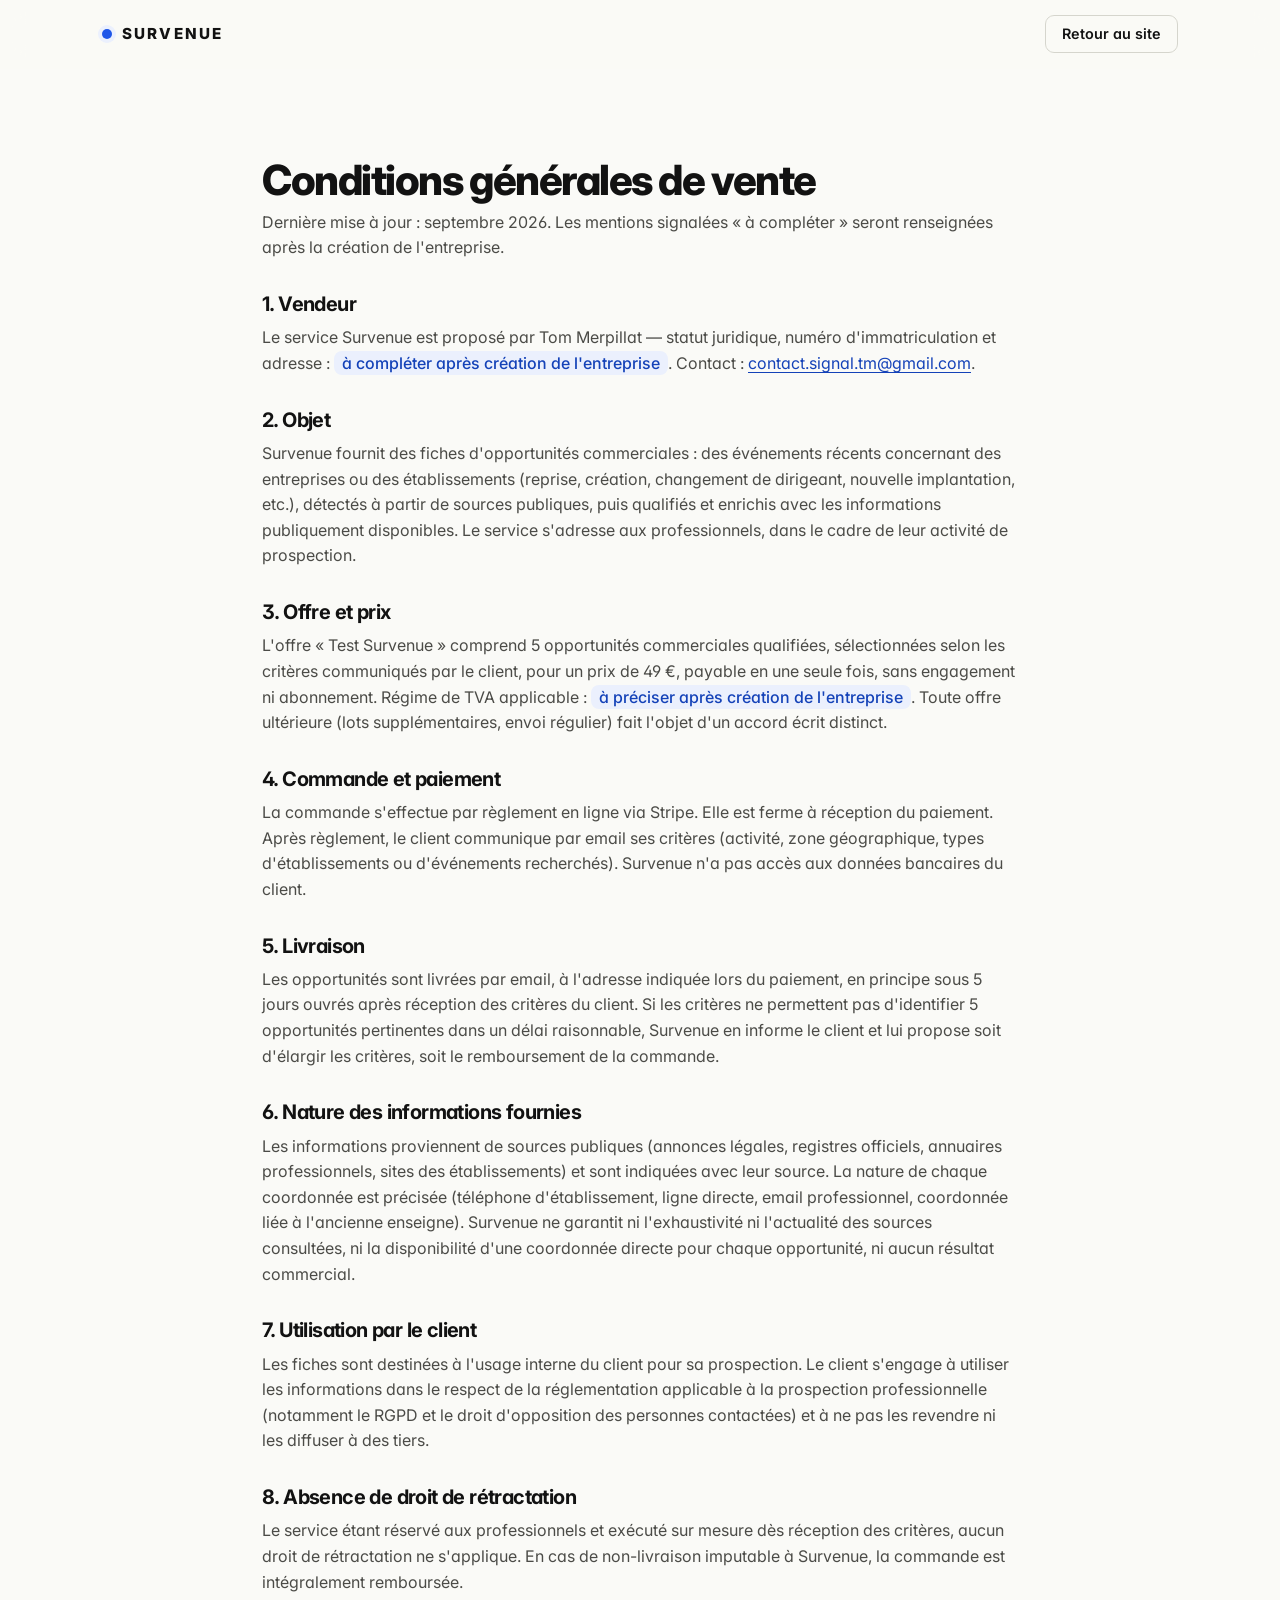
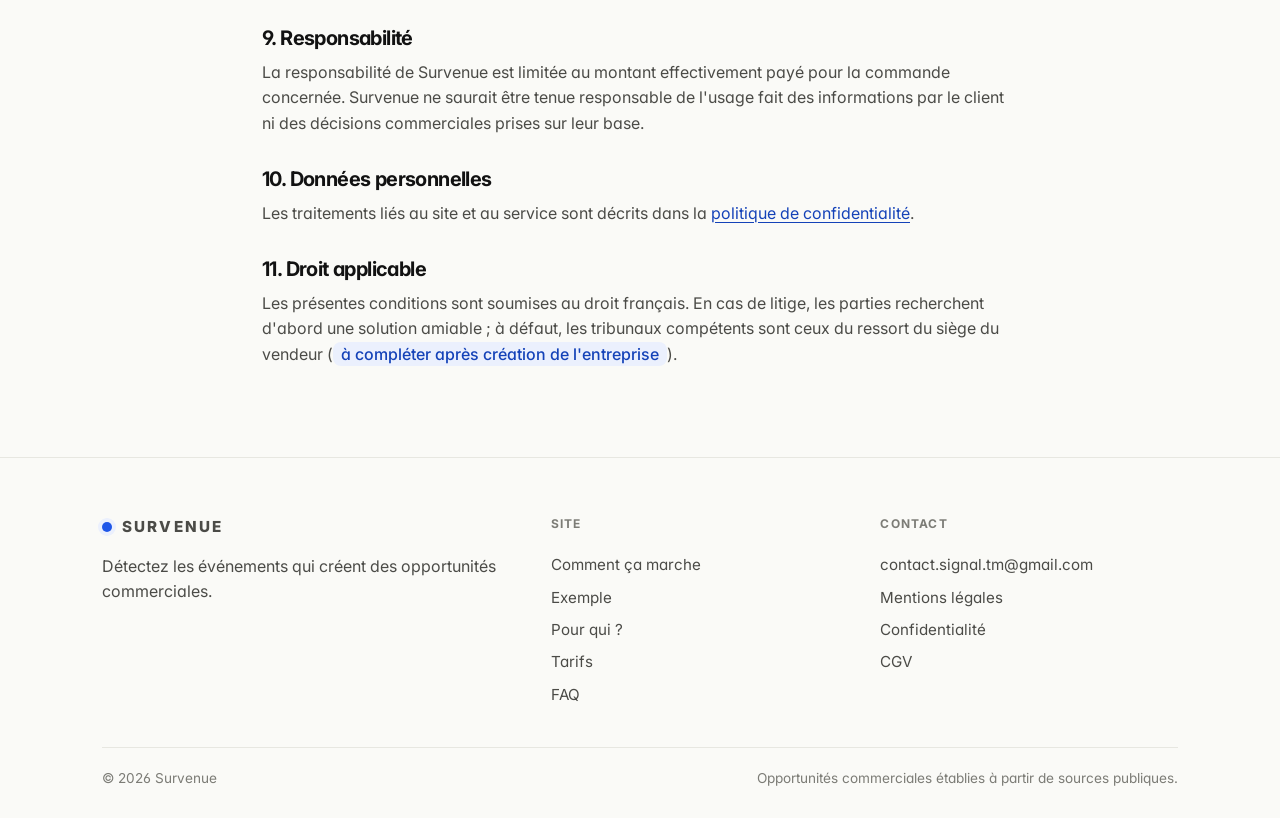
==== cgv.html @ 95f77db7 "Legal minimum: CGV page, hosting provider, placeholders until company creation" ====
<!DOCTYPE html>
<html lang="fr" class="no-js">
<head>
  <meta charset="utf-8">
  <meta name="viewport" content="width=device-width, initial-scale=1">
  <title>Conditions générales de vente — Survenue</title>
  <meta name="description" content="Conditions générales de vente du service Survenue.">
  <meta name="robots" content="noindex">
  <link rel="canonical" href="https://survenue.com/cgv.html">
  <link rel="icon" href="favicon.svg" type="image/svg+xml">
  <link rel="preconnect" href="https://fonts.googleapis.com">
  <link rel="preconnect" href="https://fonts.gstatic.com" crossorigin>
  <link href="https://fonts.googleapis.com/css2?family=Inter:wght@400;500;600;700&display=swap" rel="stylesheet">
  <link rel="stylesheet" href="styles.css">
</head>
<body>
<header class="nav is-scrolled" id="nav">
  <div class="container nav__inner">
    <a class="brand" href="index.html" aria-label="Survenue — accueil"><span class="brand__mark" aria-hidden="true"></span><span class="brand__name">SURVENUE</span></a>
    <div class="nav__actions"><a class="btn btn--ghost btn--sm" href="index.html">Retour au site</a></div>
  </div>
</header>

<main class="legal">
  <div class="container container--narrow">
    <h1>Conditions générales de vente</h1>
    <p class="muted">Dernière mise à jour : septembre 2026. Les mentions signalées « à compléter » seront renseignées après la création de l'entreprise.</p>

    <h2>1. Vendeur</h2>
    <p>Le service Survenue est proposé par Tom Merpillat — statut juridique, numéro d'immatriculation et adresse : <span class="todo">à compléter après création de l'entreprise</span>. Contact : <a href="mailto:contact.signal.tm@gmail.com">contact.signal.tm@gmail.com</a>.</p>

    <h2>2. Objet</h2>
    <p>Survenue fournit des fiches d'opportunités commerciales : des événements récents concernant des entreprises ou des établissements (reprise, création, changement de dirigeant, nouvelle implantation, etc.), détectés à partir de sources publiques, puis qualifiés et enrichis avec les informations publiquement disponibles. Le service s'adresse aux professionnels, dans le cadre de leur activité de prospection.</p>

    <h2>3. Offre et prix</h2>
    <p>L'offre « Test Survenue » comprend 5 opportunités commerciales qualifiées, sélectionnées selon les critères communiqués par le client, pour un prix de 49 €, payable en une seule fois, sans engagement ni abonnement. Régime de TVA applicable : <span class="todo">à préciser après création de l'entreprise</span>. Toute offre ultérieure (lots supplémentaires, envoi régulier) fait l'objet d'un accord écrit distinct.</p>

    <h2>4. Commande et paiement</h2>
    <p>La commande s'effectue par règlement en ligne via Stripe. Elle est ferme à réception du paiement. Après règlement, le client communique par email ses critères (activité, zone géographique, types d'établissements ou d'événements recherchés). Survenue n'a pas accès aux données bancaires du client.</p>

    <h2>5. Livraison</h2>
    <p>Les opportunités sont livrées par email, à l'adresse indiquée lors du paiement, en principe sous 5 jours ouvrés après réception des critères du client. Si les critères ne permettent pas d'identifier 5 opportunités pertinentes dans un délai raisonnable, Survenue en informe le client et lui propose soit d'élargir les critères, soit le remboursement de la commande.</p>

    <h2>6. Nature des informations fournies</h2>
    <p>Les informations proviennent de sources publiques (annonces légales, registres officiels, annuaires professionnels, sites des établissements) et sont indiquées avec leur source. La nature de chaque coordonnée est précisée (téléphone d'établissement, ligne directe, email professionnel, coordonnée liée à l'ancienne enseigne). Survenue ne garantit ni l'exhaustivité ni l'actualité des sources consultées, ni la disponibilité d'une coordonnée directe pour chaque opportunité, ni aucun résultat commercial.</p>

    <h2>7. Utilisation par le client</h2>
    <p>Les fiches sont destinées à l'usage interne du client pour sa prospection. Le client s'engage à utiliser les informations dans le respect de la réglementation applicable à la prospection professionnelle (notamment le RGPD et le droit d'opposition des personnes contactées) et à ne pas les revendre ni les diffuser à des tiers.</p>

    <h2>8. Absence de droit de rétractation</h2>
    <p>Le service étant réservé aux professionnels et exécuté sur mesure dès réception des critères, aucun droit de rétractation ne s'applique. En cas de non-livraison imputable à Survenue, la commande est intégralement remboursée.</p>

    <h2>9. Responsabilité</h2>
    <p>La responsabilité de Survenue est limitée au montant effectivement payé pour la commande concernée. Survenue ne saurait être tenue responsable de l'usage fait des informations par le client ni des décisions commerciales prises sur leur base.</p>

    <h2>10. Données personnelles</h2>
    <p>Les traitements liés au site et au service sont décrits dans la <a href="confidentialite.html">politique de confidentialité</a>.</p>

    <h2>11. Droit applicable</h2>
    <p>Les présentes conditions sont soumises au droit français. En cas de litige, les parties recherchent d'abord une solution amiable ; à défaut, les tribunaux compétents sont ceux du ressort du siège du vendeur (<span class="todo">à compléter après création de l'entreprise</span>).</p>
  </div>
</main>

<footer class="footer">
  <div class="container">
    <div class="footer__grid">
      <div class="footer__brand">
        <a class="brand" href="index.html"><span class="brand__mark" aria-hidden="true"></span><span class="brand__name">SURVENUE</span></a>
        <p>Détectez les événements qui créent des opportunités commerciales.</p>
      </div>
      <nav class="footer__col" aria-label="Plan du site">
        <p class="footer__title">Site</p>
        <a href="index.html#comment">Comment ça marche</a>
        <a href="index.html#exemple">Exemple</a>
        <a href="index.html#pour-qui">Pour qui ?</a>
        <a href="index.html#tarifs">Tarifs</a>
        <a href="index.html#faq">FAQ</a>
      </nav>
      <nav class="footer__col" aria-label="Contact et informations légales">
        <p class="footer__title">Contact</p>
        <a href="mailto:contact.signal.tm@gmail.com">contact.signal.tm@gmail.com</a>
        <a href="mentions-legales.html">Mentions légales</a>
        <a href="confidentialite.html">Confidentialité</a>
        <a href="cgv.html">CGV</a>
      </nav>
    </div>
    <div class="footer__bottom">
      <span>© 2026 Survenue</span>
      <span>Opportunités commerciales établies à partir de sources publiques.</span>
    </div>
  </div>
</footer>
<script src="main.js" defer></script>
</body>
</html>
---- styles.css ----
/* ==========================================================================
   SURVENUE — styles V2
   Fond blanc cassé · texte presque noir · gris discret · un seul accent.
   ========================================================================== */

:root {
  --bg: #FAFAF7;
  --bg-alt: #F2F2EC;
  --surface: #FFFFFF;
  --ink: #121212;
  --ink-2: #4B4B47;
  --muted: #7C7C76;
  --line: #E7E7E1;
  --line-2: #D5D5CD;
  --accent: #1E56E8;
  --accent-ink: #1442B8;
  --accent-soft: #EBF0FD;
  --accent-soft-2: #D3DEFB;
  --r: 14px;
  --r-lg: 22px;
  --shadow: 0 1px 2px rgba(18,18,18,.04), 0 10px 28px -14px rgba(18,18,18,.14);
  --shadow-lg: 0 2px 4px rgba(18,18,18,.04), 0 30px 60px -28px rgba(18,18,18,.22);
  --font: "Inter", ui-sans-serif, system-ui, -apple-system, "Segoe UI", Roboto, Helvetica, Arial, sans-serif;
  --container: 1120px;
  --gutter: 22px;
  --ease: cubic-bezier(.2,.7,.2,1);
}

* { box-sizing: border-box; }
html { scroll-behavior: smooth; -webkit-text-size-adjust: 100%; scroll-padding-top: 80px; }
@media (prefers-reduced-motion: reduce) { html { scroll-behavior: auto; } }

body {
  margin: 0;
  font-family: var(--font);
  font-size: 16px;
  line-height: 1.6;
  color: var(--ink);
  background: var(--bg);
  -webkit-font-smoothing: antialiased;
  overflow-x: hidden;
  font-feature-settings: "cv11", "ss01";
}

img, svg { max-width: 100%; display: block; }
a { color: inherit; text-decoration: none; }
ul, ol { margin: 0; padding: 0; list-style: none; }
h1, h2, h3, p, dl, dd, dt { margin: 0; }

.container { width: 100%; max-width: var(--container); margin: 0 auto; padding-inline: var(--gutter); }
.container--narrow { max-width: 800px; }

/* ---------- Typographie ---------- */
h1 {
  font-size: clamp(2.25rem, 1.3rem + 3.6vw, 4rem);
  line-height: 1.04;
  letter-spacing: -0.035em;
  font-weight: 800;
  text-wrap: balance;
}
h2 {
  font-size: clamp(1.7rem, 1.15rem + 2.1vw, 2.6rem);
  line-height: 1.12;
  letter-spacing: -0.03em;
  font-weight: 700;
  text-wrap: balance;
}
h2 em { font-style: normal; color: var(--accent); }
h3 { font-size: 1.125rem; line-height: 1.35; letter-spacing: -0.012em; font-weight: 600; }
.lead {
  font-size: clamp(1.08rem, 0.98rem + 0.5vw, 1.3rem);
  line-height: 1.55;
  color: var(--ink-2);
  max-width: 32em;
  text-wrap: pretty;
}
.sub { margin-top: 14px; color: var(--ink-2); font-size: 1.08rem; max-width: 40em; text-wrap: pretty; }
.kicker { font-size: 0.78rem; font-weight: 700; letter-spacing: 0.1em; text-transform: uppercase; color: var(--accent-ink); margin-bottom: 14px; }
.eyebrow {
  display: inline-flex; align-items: center; gap: 4px;
  font-size: 0.82rem; font-weight: 600; color: var(--ink-2);
  padding: 7px 14px 7px 10px; border: 1px solid var(--line); border-radius: 999px; background: var(--surface);
  margin-bottom: 26px;
}
.muted { color: var(--muted); }
.small { font-size: 0.9rem; }

.skip { position: absolute; left: -999px; top: 8px; background: var(--ink); color: #fff; padding: 8px 12px; border-radius: 8px; z-index: 100; }
.skip:focus { left: 8px; }

/* ---------- Boutons ---------- */
.btn {
  display: inline-flex; align-items: center; justify-content: center; gap: 8px;
  padding: 13px 22px; border-radius: 11px;
  font-weight: 600; font-size: 0.975rem; line-height: 1.2;
  border: 1px solid transparent; cursor: pointer; white-space: nowrap;
  transition: transform .18s var(--ease), background-color .18s var(--ease), border-color .18s var(--ease), box-shadow .18s var(--ease), color .18s var(--ease);
}
.btn:focus-visible { outline: 3px solid var(--accent-soft-2); outline-offset: 3px; }
.btn--primary { background: var(--accent); color: #fff; box-shadow: 0 1px 0 rgba(255,255,255,.2) inset, 0 8px 20px -10px rgba(30,86,232,.7); }
.btn--primary:hover { background: var(--accent-ink); transform: translateY(-1px); box-shadow: 0 12px 24px -10px rgba(30,86,232,.7); }
.btn--ghost { background: transparent; color: var(--ink); border-color: var(--line-2); }
.btn--ghost:hover { border-color: var(--ink); transform: translateY(-1px); }
.btn--light { background: #fff; color: var(--ink); }
.btn--light:hover { background: #f1f1ec; transform: translateY(-1px); }
.btn--outline { background: transparent; color: #fff; border-color: rgba(255,255,255,.35); }
.btn--outline:hover { border-color: #fff; transform: translateY(-1px); }
.btn--sm { padding: 9px 16px; font-size: 0.9rem; border-radius: 9px; }
.btn--lg { padding: 16px 28px; font-size: 1.05rem; border-radius: 12px; }
.btn--block { width: 100%; }

/* ---------- Points, puces, chips ---------- */
.dot { display: inline-block; width: 8px; height: 8px; border-radius: 50%; background: var(--accent); margin-right: 8px; vertical-align: middle; position: relative; flex: none; }
.dot--live::after { content: ""; position: absolute; inset: -4px; border-radius: 50%; border: 1.5px solid var(--accent); opacity: .35; animation: ping 2.6s ease-out infinite; }
@keyframes ping { 0% { transform: scale(.6); opacity: .5; } 70%, 100% { transform: scale(1.5); opacity: 0; } }
@media (prefers-reduced-motion: reduce) { .dot--live::after { animation: none; opacity: .3; } }

.chip { display: inline-flex; align-items: center; gap: 6px; padding: 5px 10px; border-radius: 999px; background: var(--accent-soft); color: var(--accent-ink); font-size: 0.78rem; font-weight: 600; white-space: nowrap; }
.chip--neutral { background: var(--bg-alt); color: var(--muted); }
.check { color: var(--accent); font-weight: 700; margin-right: 8px; }

/* ---------- Nav ---------- */
.nav {
  position: sticky; top: 0; z-index: 50;
  background: rgba(250,250,247,.78);
  backdrop-filter: saturate(160%) blur(12px);
  -webkit-backdrop-filter: saturate(160%) blur(12px);
  border-bottom: 1px solid transparent;
  transition: border-color .2s, background-color .2s;
}
.nav.is-scrolled { border-bottom-color: var(--line); background: rgba(250,250,247,.92); }
.nav__inner { display: flex; align-items: center; justify-content: space-between; height: 68px; gap: 16px; }
.brand { display: inline-flex; align-items: center; gap: 10px; }
.brand__mark { width: 10px; height: 10px; border-radius: 50%; background: var(--accent); box-shadow: 0 0 0 4px var(--accent-soft); }
.brand__name { font-weight: 800; letter-spacing: 0.14em; font-size: 0.95rem; }
.nav__links { display: flex; align-items: center; gap: 28px; }
.nav__links > a { font-size: 0.925rem; font-weight: 500; color: var(--ink-2); position: relative; padding: 6px 0; transition: color .15s; }
.nav__links > a:not(.btn)::after { content: ""; position: absolute; left: 0; right: 0; bottom: 0; height: 1.5px; background: var(--ink); transform: scaleX(0); transform-origin: left; transition: transform .2s var(--ease); }
.nav__links > a:not(.btn):hover { color: var(--ink); }
.nav__links > a:not(.btn):hover::after { transform: scaleX(1); }
.nav__cta-mobile { display: none; }
.nav__links > a.btn, .nav__links > a.btn:hover { color: #fff; }
.nav__actions { display: flex; align-items: center; gap: 12px; }
.nav__toggle {
  display: none; width: 42px; height: 42px; border: 1px solid var(--line-2); background: var(--surface);
  border-radius: 11px; cursor: pointer; flex-direction: column; align-items: center; justify-content: center; gap: 5px;
}
.nav__toggle span { width: 16px; height: 2px; background: var(--ink); border-radius: 2px; transition: transform .2s; }
.nav__toggle[aria-expanded="true"] span:first-child { transform: translateY(3.5px) rotate(45deg); }
.nav__toggle[aria-expanded="true"] span:last-child { transform: translateY(-3.5px) rotate(-45deg); }

/* ---------- Hero ---------- */
.hero { padding: clamp(64px, 9vw, 128px) 0 clamp(56px, 8vw, 112px); position: relative; }
.hero::before {
  content: ""; position: absolute; inset: 0; z-index: -1; pointer-events: none;
  background: radial-gradient(55% 45% at 85% 15%, rgba(30,86,232,.075), transparent 70%);
}
.hero__grid { display: grid; grid-template-columns: 1.15fr 0.85fr; gap: clamp(36px, 6vw, 88px); align-items: center; }
.hero__copy h1 { margin-bottom: 22px; }
.hero__cta { display: flex; flex-wrap: wrap; gap: 12px; margin-top: 34px; }
.hero__note { display: flex; flex-wrap: wrap; gap: 10px; margin-top: 18px; color: var(--muted); font-size: 0.92rem; font-weight: 500; }
.hero__note span:nth-child(even) { color: var(--line-2); }

.flow { display: flex; flex-direction: column; max-width: 430px; margin-inline: auto; }
.flow__card {
  background: var(--surface); border: 1px solid var(--line); border-radius: var(--r);
  padding: 16px 18px 18px; box-shadow: var(--shadow);
  transition: transform .3s var(--ease), box-shadow .3s var(--ease);
}
.flow__card:hover { transform: translateY(-2px); box-shadow: var(--shadow-lg); }
.flow__card--signal { border-color: var(--accent-soft-2); box-shadow: var(--shadow-lg); }
.flow__card--out { background: var(--ink); color: #fff; border-color: var(--ink); }
.flow__card--out .flow__label { color: rgba(255,255,255,.72); }
.flow__card--out .flow__meta { color: rgba(255,255,255,.6); }
.flow__bar { display: flex; justify-content: space-between; align-items: center; gap: 10px; margin-bottom: 8px; }
.flow__label { font-size: 0.72rem; font-weight: 700; letter-spacing: 0.08em; text-transform: uppercase; color: var(--accent-ink); display: inline-flex; align-items: center; }
.flow__stamp { font-size: 0.75rem; color: var(--muted); font-variant-numeric: tabular-nums; }
.flow__title { font-size: 1.2rem; font-weight: 700; letter-spacing: -0.015em; }
.flow__meta { font-size: 0.875rem; color: var(--muted); margin-top: 3px; }
.flow__list { display: grid; gap: 0; font-size: 0.9rem; }
.flow__list li { display: flex; justify-content: space-between; gap: 12px; padding: 7px 0; border-bottom: 1px dashed var(--line); }
.flow__list li:last-child { border-bottom: 0; }
.flow__list span { color: var(--muted); }
.flow__list strong { font-weight: 600; color: var(--ink); }
.flow__link { height: 40px; display: flex; align-items: center; justify-content: center; position: relative; }
.flow__link span { width: 2px; height: 100%; background: var(--line-2); border-radius: 2px; }
.flow__link b { position: absolute; left: 50%; top: 50%; transform: translate(-50%,-50%); font-size: 0.68rem; font-weight: 700; letter-spacing: 0.08em; text-transform: uppercase; color: var(--accent-ink); background: var(--bg); padding: 2px 8px; }

/* ---------- Sections ---------- */
.section { padding: clamp(64px, 9vw, 120px) 0; }
.section--alt { background: var(--bg-alt); }
.section__head { max-width: 840px; margin-bottom: clamp(32px, 5vw, 56px); }
.section__head--center { margin-inline: auto; text-align: center; }
.section__head--center .sub { margin-inline: auto; }

/* ---------- Exemple : fiche opportunité ---------- */
.opp {
  background: var(--surface); border: 1px solid var(--line); border-radius: var(--r-lg);
  box-shadow: var(--shadow-lg); overflow: hidden; max-width: 960px; margin-inline: auto;
}
.opp__bar {
  display: flex; justify-content: space-between; align-items: center; gap: 12px; flex-wrap: wrap;
  padding: 12px clamp(20px, 3vw, 32px); background: var(--bg); border-bottom: 1px solid var(--line);
  font-size: 0.8rem; font-weight: 600;
}
.opp__bar-left { display: inline-flex; align-items: center; color: var(--accent-ink); letter-spacing: 0.06em; text-transform: uppercase; font-size: 0.74rem; }
.opp__bar-right { color: var(--muted); font-weight: 500; }
.opp__head { display: flex; justify-content: space-between; align-items: flex-start; gap: 24px; flex-wrap: wrap; padding: clamp(22px, 3vw, 32px) clamp(20px, 3vw, 32px) 22px; }
.opp__event { display: inline-block; font-size: 0.8rem; font-weight: 700; color: var(--accent-ink); background: var(--accent-soft); padding: 5px 11px; border-radius: 999px; margin-bottom: 14px; }
.opp__name { font-size: clamp(1.7rem, 1.2rem + 1.6vw, 2.4rem); letter-spacing: -0.03em; font-weight: 800; line-height: 1.05; }
.opp__meta { margin-top: 8px; color: var(--ink-2); font-weight: 500; }
.opp__former { color: var(--muted); font-size: 0.92rem; margin-top: 2px; }
.opp__price { text-align: right; border: 1px solid var(--line); border-radius: var(--r); padding: 14px 18px; background: var(--bg); min-width: 200px; }
.opp__price-label { display: block; font-size: 0.72rem; text-transform: uppercase; letter-spacing: 0.08em; color: var(--muted); font-weight: 600; }
.opp__price-value { display: block; font-size: clamp(1.5rem, 1.1rem + 1.2vw, 2rem); font-weight: 800; letter-spacing: -0.03em; margin-top: 2px; font-variant-numeric: tabular-nums; }
.opp__facts {
  display: grid; grid-template-columns: repeat(4, 1fr); gap: 18px 24px;
  padding: 22px clamp(20px, 3vw, 32px); border-top: 1px solid var(--line); border-bottom: 1px solid var(--line);
}
.opp__facts dt { font-size: 0.72rem; text-transform: uppercase; letter-spacing: 0.08em; color: var(--muted); font-weight: 600; margin-bottom: 6px; }
.opp__facts dd { font-weight: 600; line-height: 1.45; font-variant-numeric: tabular-nums; }
.opp__contact { display: grid; grid-template-columns: 1fr 1fr; gap: 16px; padding: 22px clamp(20px, 3vw, 32px); }
.opp__contact-item { display: flex; flex-direction: column; gap: 6px; padding: 16px 18px; border: 1px solid var(--line); border-radius: var(--r); background: var(--bg); align-items: flex-start; }
.opp__contact-label { font-size: 0.72rem; text-transform: uppercase; letter-spacing: 0.08em; color: var(--muted); font-weight: 600; }
.opp__contact-value { font-size: 1.25rem; font-weight: 700; letter-spacing: -0.01em; font-variant-numeric: tabular-nums; }
.opp__contact-value--muted { color: var(--muted); font-weight: 500; font-size: 1.05rem; }
.opp__foot { padding: 4px clamp(20px, 3vw, 32px) clamp(22px, 3vw, 30px); display: grid; gap: 14px; }
.opp__context { color: var(--ink-2); line-height: 1.6; }
.opp__context strong { color: var(--ink); }
.opp__sources { font-size: 0.88rem; color: var(--muted); border-top: 1px solid var(--line); padding-top: 14px; }
.opp__sources strong { color: var(--ink-2); font-weight: 600; }

/* ---------- Statement ---------- */
.statement { padding: clamp(64px, 10vw, 140px) 0; background: var(--surface); border-top: 1px solid var(--line); border-bottom: 1px solid var(--line); }
.statement__inner { max-width: 880px; text-align: center; }
.statement__kicker { font-size: clamp(2rem, 1.2rem + 3.2vw, 3.6rem); font-weight: 800; letter-spacing: -0.035em; line-height: 1.05; }
.statement__text { margin-top: 28px; font-size: clamp(1.1rem, 1rem + 0.6vw, 1.35rem); color: var(--ink-2); line-height: 1.6; display: grid; gap: 4px; text-wrap: balance; }
.statement__text span:last-child { color: var(--ink); font-weight: 500; }

/* ---------- Problème ---------- */
.compare { display: grid; grid-template-columns: 1fr auto 1fr; gap: 20px; align-items: stretch; }
.compare__col { background: var(--surface); border: 1px solid var(--line); border-radius: var(--r-lg); padding: clamp(22px, 3vw, 32px); display: flex; flex-direction: column; }
.compare__col--signal { border-color: var(--accent-soft-2); box-shadow: var(--shadow-lg); }
.compare__title { font-size: 0.78rem; font-weight: 700; letter-spacing: 0.1em; text-transform: uppercase; color: var(--muted); margin-bottom: 18px; display: inline-flex; align-items: center; }
.compare__col--signal .compare__title { color: var(--accent-ink); }
.compare__vs { align-self: center; font-size: 0.8rem; font-weight: 700; color: var(--muted); letter-spacing: 0.1em; text-transform: uppercase; padding: 0 4px; }
.stack { display: grid; gap: 8px; }
.stack li { padding: 11px 14px; border: 1px solid var(--line); border-radius: 10px; background: var(--bg); font-weight: 500; }
.stack--plus li { position: relative; }
.stack--plus li + li::before { content: "+"; position: absolute; left: 50%; top: -8px; transform: translate(-50%, -50%); font-size: 0.75rem; font-weight: 700; color: var(--accent-ink); background: var(--surface); width: 18px; height: 18px; border-radius: 50%; display: grid; place-items: center; border: 1px solid var(--accent-soft-2); }
.stack--plus li:not(:first-child) { background: var(--accent-soft); border-color: var(--accent-soft-2); color: var(--accent-ink); }
.compare__note { margin-top: auto; padding-top: 18px; font-size: 0.9rem; color: var(--muted); }

/* ---------- Timeline ---------- */
.timeline { display: grid; grid-template-columns: repeat(3, 1fr); gap: 32px; position: relative; padding-top: 8px; }
.timeline::before { content: ""; position: absolute; left: 24px; right: calc(33.333% - 14px); top: 32px; height: 2px; background: var(--line-2); }
.timeline::after { content: ""; position: absolute; left: 24px; top: 32px; height: 2px; width: 0; background: var(--accent); transition: width 1.2s var(--ease) .2s; }
.timeline.is-visible::after { width: calc(66.667% - 10px); }
.tl { position: relative; padding-top: 0; }
.tl__node { width: 48px; height: 48px; border-radius: 50%; background: var(--surface); border: 2px solid var(--line-2); display: grid; place-items: center; font-weight: 800; font-size: 0.85rem; letter-spacing: 0.04em; color: var(--muted); margin-bottom: 20px; position: relative; z-index: 1; transition: border-color .4s var(--ease), color .4s var(--ease), background-color .4s var(--ease); }
.timeline.is-visible .tl:nth-child(1) .tl__node { transition-delay: .3s; }
.timeline.is-visible .tl:nth-child(2) .tl__node { transition-delay: .7s; }
.timeline.is-visible .tl:nth-child(3) .tl__node { transition-delay: 1.1s; }
.timeline.is-visible .tl__node { border-color: var(--accent); color: var(--accent-ink); background: var(--accent-soft); }
.tl h3 { font-size: 1.25rem; margin-bottom: 8px; }
.tl p { color: var(--ink-2); max-width: 30em; }
@media (prefers-reduced-motion: reduce) { .timeline::after { transition: none; } .tl__node { transition: none; } }

/* ---------- Ce que vous recevez ---------- */
.receive { display: grid; grid-template-columns: 1.1fr 0.9fr; gap: clamp(28px, 5vw, 64px); align-items: center; }
.sheet { background: var(--surface); border: 1px solid var(--line); border-radius: var(--r-lg); box-shadow: var(--shadow-lg); overflow: hidden; }
.sheet__bar { padding: 13px 22px; border-bottom: 1px solid var(--line); font-weight: 600; font-size: 0.9rem; display: flex; align-items: center; background: var(--bg); }
.sheet__bar-note { margin-left: auto; font-size: 0.75rem; color: var(--muted); font-weight: 500; }
.sheet__rows { padding: 6px 22px 10px; }
.sheet__row { display: grid; grid-template-columns: 172px 1fr; gap: 14px; align-items: baseline; padding: 10px 0; border-bottom: 1px dashed var(--line); font-size: 0.92rem; }
.sheet__row:last-child { border-bottom: 0; }
.sheet__row dt { color: var(--muted); font-weight: 500; }
.sheet__row dd { font-weight: 500; }
.sheet__row em { font-style: normal; font-size: 0.72rem; color: var(--accent-ink); background: var(--accent-soft); padding: 2px 8px; border-radius: 999px; margin-left: 6px; white-space: nowrap; vertical-align: middle; }
.receive__copy h3 { font-size: clamp(1.3rem, 1.1rem + 0.8vw, 1.6rem); margin-bottom: 12px; letter-spacing: -0.02em; line-height: 1.25; }
.receive__copy p { color: var(--ink-2); }
.tags { display: flex; flex-wrap: wrap; gap: 8px; margin: 18px 0; }
.tags li { border: 1px solid var(--line-2); background: var(--surface); padding: 7px 13px; border-radius: 999px; font-size: 0.875rem; font-weight: 500; }

/* ---------- Cartes ---------- */
.cards { display: grid; gap: 18px; }
.cards--4 { grid-template-columns: repeat(4, 1fr); }
.card {
  background: var(--surface); border: 1px solid var(--line); border-radius: var(--r-lg); padding: 28px 26px;
  transition: transform .25s var(--ease), box-shadow .25s var(--ease), border-color .25s var(--ease);
}
.card:hover { transform: translateY(-3px); box-shadow: var(--shadow-lg); border-color: var(--line-2); }
.card h3 { margin-bottom: 8px; }
.card p { color: var(--ink-2); font-size: 0.975rem; }
.glyph { display: block; width: 28px; height: 28px; margin-bottom: 22px; position: relative; }
.glyph--square { border: 2px solid var(--accent); border-radius: 6px; }
.glyph--square::after { content: ""; position: absolute; inset: 7px; background: var(--accent); border-radius: 2px; }
.glyph--circle { border: 2px solid var(--accent); border-radius: 50%; }
.glyph--circle::after { content: ""; position: absolute; inset: 8px; background: var(--accent); border-radius: 50%; }
.glyph--bars::before, .glyph--bars::after { content: ""; position: absolute; left: 0; right: 0; height: 2px; background: var(--accent); border-radius: 2px; }
.glyph--bars::before { top: 6px; width: 60%; }
.glyph--bars::after { top: 18px; }
.glyph--ring { border: 2px solid var(--accent); border-radius: 50%; }
.glyph--ring::after { content: ""; position: absolute; inset: -6px; border: 1.5px solid var(--accent-soft-2); border-radius: 50%; }

/* ---------- Signaux ---------- */
.signals { display: grid; grid-template-columns: repeat(3, 1fr); gap: 1px; background: var(--line); border: 1px solid var(--line); border-radius: var(--r-lg); overflow: hidden; }
.sig { background: var(--surface); padding: 28px 26px 30px; position: relative; transition: background-color .25s var(--ease); }
.sig:hover { background: var(--bg); }
.sig::after { content: ""; position: absolute; top: 30px; right: 26px; width: 8px; height: 8px; border-radius: 50%; background: var(--accent); box-shadow: 0 0 0 4px var(--accent-soft); }
.sig__idx { display: block; font-size: 0.75rem; font-weight: 700; color: var(--muted); letter-spacing: 0.08em; margin-bottom: 18px; font-variant-numeric: tabular-nums; }
.sig h3 { font-size: 1.15rem; margin-bottom: 6px; }
.sig p { color: var(--ink-2); font-size: 0.975rem; }

/* ---------- Pricing ---------- */
.pricing { display: grid; grid-template-columns: minmax(0, 560px) minmax(0, 360px); gap: 20px; justify-content: center; align-items: start; }
.price { background: var(--surface); border: 1px solid var(--line); border-radius: var(--r-lg); padding: clamp(26px, 3.5vw, 40px); box-shadow: var(--shadow-lg); position: relative; overflow: hidden; }
.price::before { content: ""; position: absolute; left: 0; right: 0; top: 0; height: 4px; background: var(--accent); }
.price__head { padding-bottom: 22px; border-bottom: 1px solid var(--line); margin-bottom: 22px; }
.price__name { font-size: 0.78rem; font-weight: 700; text-transform: uppercase; letter-spacing: 0.1em; color: var(--accent-ink); }
.price__amount { display: flex; align-items: baseline; gap: 12px; margin: 12px 0 6px; flex-wrap: wrap; }
.price__num { font-size: clamp(3rem, 2.2rem + 2.6vw, 4.2rem); font-weight: 800; letter-spacing: -0.045em; line-height: 1; }
.price__once { color: var(--muted); font-size: 0.95rem; font-weight: 500; }
.price__what { font-size: 1.15rem; font-weight: 600; letter-spacing: -0.01em; }
.list { display: grid; gap: 10px; color: var(--ink-2); }
.list--check li { padding-left: 28px; position: relative; font-weight: 500; }
.list--check li::before { content: "✓"; position: absolute; left: 0; top: 0; color: var(--accent); font-weight: 700; }
.price .list { margin-bottom: 26px; }
.price__terms { display: flex; flex-wrap: wrap; gap: 8px; margin-top: 14px; font-size: 0.85rem; color: var(--muted); font-weight: 500; justify-content: center; }
.price__after { margin-top: 16px; font-size: 0.9rem; color: var(--muted); text-align: center; }
.price--next { box-shadow: none; background: var(--bg-alt); border-color: var(--line); }
.price--next::before { background: var(--line-2); }
.price--next .price__name { color: var(--ink-2); }
.price--next__text { color: var(--ink-2); margin: 12px 0 22px; }

/* ---------- FAQ ---------- */
.faq { display: grid; gap: 10px; }
.faq details { background: var(--surface); border: 1px solid var(--line); border-radius: var(--r); padding: 0 22px; transition: border-color .2s; }
.faq details[open] { border-color: var(--line-2); }
.faq summary { cursor: pointer; list-style: none; font-weight: 600; padding: 18px 40px 18px 0; position: relative; }
.faq summary::-webkit-details-marker { display: none; }
.faq summary::after {
  content: "+"; position: absolute; right: 0; top: 50%; transform: translateY(-50%);
  width: 26px; height: 26px; border-radius: 50%; border: 1px solid var(--line-2);
  display: grid; place-items: center; font-weight: 500; color: var(--ink-2); line-height: 1;
}
.faq details[open] summary::after { content: "–"; }
.faq details p { color: var(--ink-2); padding-bottom: 20px; max-width: 60em; }
.faq summary:focus-visible { outline: 3px solid var(--accent-soft-2); outline-offset: 2px; border-radius: 8px; }

/* ---------- CTA final ---------- */
.final { padding: clamp(80px, 11vw, 150px) 0; background: var(--ink); color: #fff; position: relative; overflow: hidden; }
.final::before { content: ""; position: absolute; inset: 0; background: radial-gradient(50% 60% at 50% 100%, rgba(30,86,232,.28), transparent 70%); pointer-events: none; }
.final__inner { text-align: center; max-width: 800px; position: relative; }
.final__mark { display: block; width: 10px; height: 10px; border-radius: 50%; background: var(--accent); box-shadow: 0 0 0 6px rgba(30,86,232,.25); margin: 0 auto 28px; }
.final h2 { color: #fff; font-size: clamp(1.9rem, 1.2rem + 2.6vw, 3.2rem); }
.final__sub { color: rgba(255,255,255,.72); margin: 18px auto 0; font-size: clamp(1.05rem, 1rem + 0.4vw, 1.2rem); max-width: 34em; }
.final__cta { display: flex; flex-wrap: wrap; gap: 12px; justify-content: center; margin-top: 36px; }

/* ---------- Footer ---------- */
.footer { padding: 56px 0 28px; border-top: 1px solid var(--line); background: var(--bg); }
.footer__grid { display: grid; grid-template-columns: 1.4fr 1fr 1fr; gap: 32px; }
.footer__brand p { color: var(--ink-2); margin-top: 14px; max-width: 30em; }
.footer__title { font-size: 0.75rem; font-weight: 700; text-transform: uppercase; letter-spacing: 0.1em; color: var(--muted); margin-bottom: 12px; }
.footer__col { display: grid; gap: 8px; align-content: start; }
.footer__col a { color: var(--ink-2); font-size: 0.95rem; width: fit-content; transition: color .15s; }
.footer__col a:hover { color: var(--ink); }
.footer__bottom { display: flex; flex-wrap: wrap; justify-content: space-between; gap: 12px; margin-top: 40px; padding-top: 20px; border-top: 1px solid var(--line); font-size: 0.85rem; color: var(--muted); }

/* ---------- Pages légales ---------- */
.legal { padding: clamp(48px, 7vw, 96px) 0; }
.legal h1 { font-size: clamp(1.8rem, 1.2rem + 2vw, 2.6rem); margin-bottom: 8px; }
.legal h2 { font-size: 1.25rem; margin: 32px 0 10px; }
.legal p, .legal li { color: var(--ink-2); }
.legal ul { list-style: disc; padding-left: 20px; display: grid; gap: 6px; }
.legal a { color: var(--accent-ink); text-decoration: underline; text-underline-offset: 3px; }
.legal .todo { background: var(--accent-soft); border-radius: 8px; padding: 2px 8px; color: var(--accent-ink); font-weight: 500; }
.legal .footer__col a, .legal ~ .footer a { text-decoration: none; color: var(--ink-2); }

/* ---------- Reveal ---------- */
.reveal { opacity: 0; transform: translateY(16px); transition: opacity .7s var(--ease), transform .7s var(--ease); }
.reveal--delay { transition-delay: .08s; }
.reveal--delay2 { transition-delay: .16s; }
.reveal--delay3 { transition-delay: .24s; }
.reveal.is-visible { opacity: 1; transform: none; }
@media (prefers-reduced-motion: reduce) { .reveal { opacity: 1; transform: none; transition: none; } }
.no-js .reveal { opacity: 1; transform: none; }
.no-js .timeline::after { width: calc(66.667% - 10px); }

/* ---------- Responsive ---------- */
@media (max-width: 1024px) {
  .cards--4 { grid-template-columns: repeat(2, 1fr); }
  .hero__grid { grid-template-columns: 1fr; }
  .hero__visual { max-width: 520px; }
  .opp__facts { grid-template-columns: repeat(2, 1fr); }
  .signals { grid-template-columns: repeat(2, 1fr); }
  .pricing { grid-template-columns: 1fr; max-width: 600px; margin-inline: auto; }
  .footer__grid { grid-template-columns: 1fr 1fr; }
  .footer__brand { grid-column: 1 / -1; }
}

@media (max-width: 860px) {
  .nav__links {
    position: absolute; left: 0; right: 0; top: 68px;
    display: none; flex-direction: column; align-items: stretch; gap: 0;
    background: var(--bg); border-bottom: 1px solid var(--line);
    padding: 6px var(--gutter) 18px; box-shadow: var(--shadow-lg);
  }
  .nav__links.is-open { display: flex; }
  .nav__links > a:not(.btn) { padding: 14px 4px; font-size: 1.05rem; border-bottom: 1px solid var(--line); }
  .nav__links > a:not(.btn)::after { display: none; }
  .nav__cta-mobile { display: inline-flex; margin-top: 14px; }
  .nav__cta { display: none; }
  .nav__toggle { display: flex; }
  .timeline, .compare, .receive { grid-template-columns: 1fr; }
  .timeline::before, .timeline::after { display: none; }
  .tl { display: grid; grid-template-columns: 48px 1fr; column-gap: 18px; }
  .tl__node { grid-row: 1 / span 2; margin-bottom: 0; }
  .compare__vs { justify-self: center; }
  .opp__contact { grid-template-columns: 1fr; }
  .sheet__row { grid-template-columns: 1fr; gap: 2px; }
  .sheet__row dt { font-size: 0.78rem; text-transform: uppercase; letter-spacing: 0.06em; }
}

@media (max-width: 560px) {
  :root { --gutter: 18px; }
  .cards--4, .signals { grid-template-columns: 1fr; }
  .opp__facts { grid-template-columns: 1fr; gap: 16px; }
  .opp__price { min-width: 0; width: 100%; text-align: left; }
  .opp__head { padding-bottom: 18px; }
  .hero__cta .btn, .final__cta .btn { width: 100%; }
  .price__amount { gap: 8px; }
  .footer__grid { grid-template-columns: 1fr; }
  .footer__bottom { flex-direction: column; }
  .chip { white-space: normal; }
}
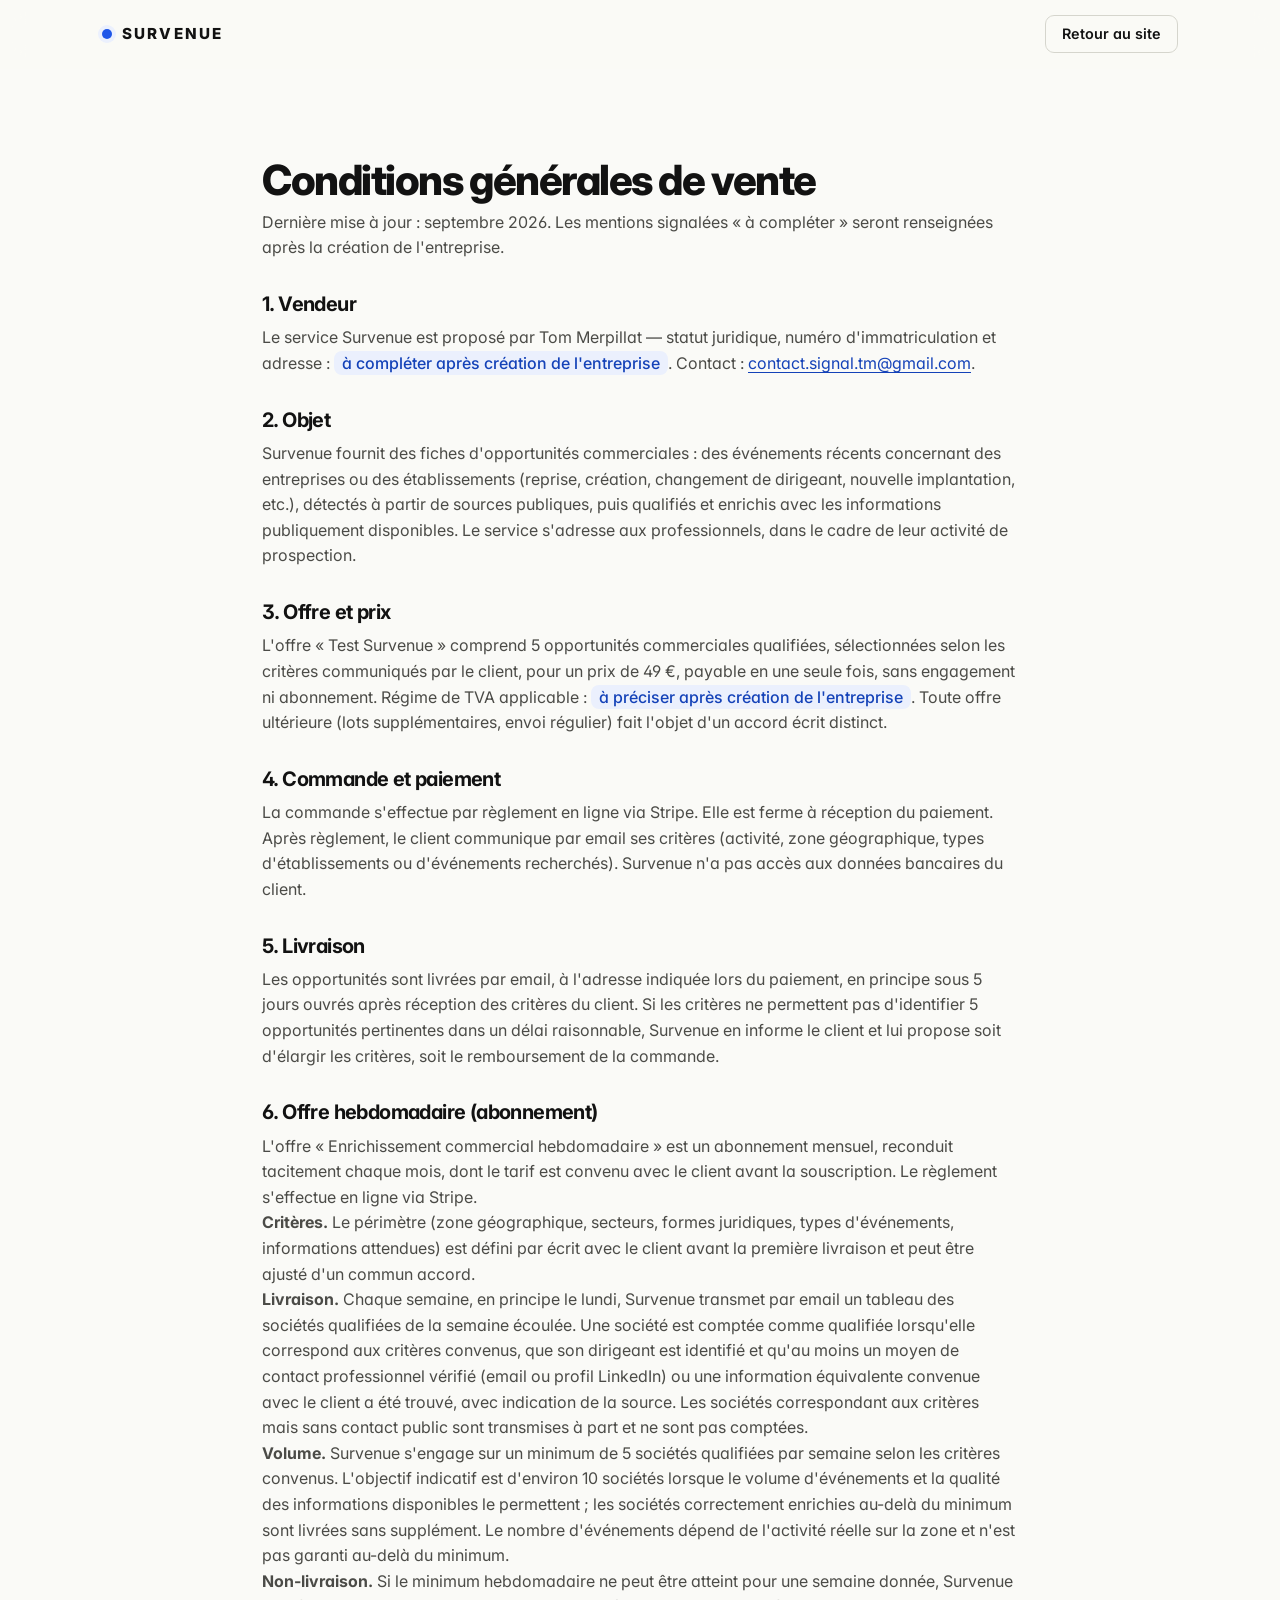
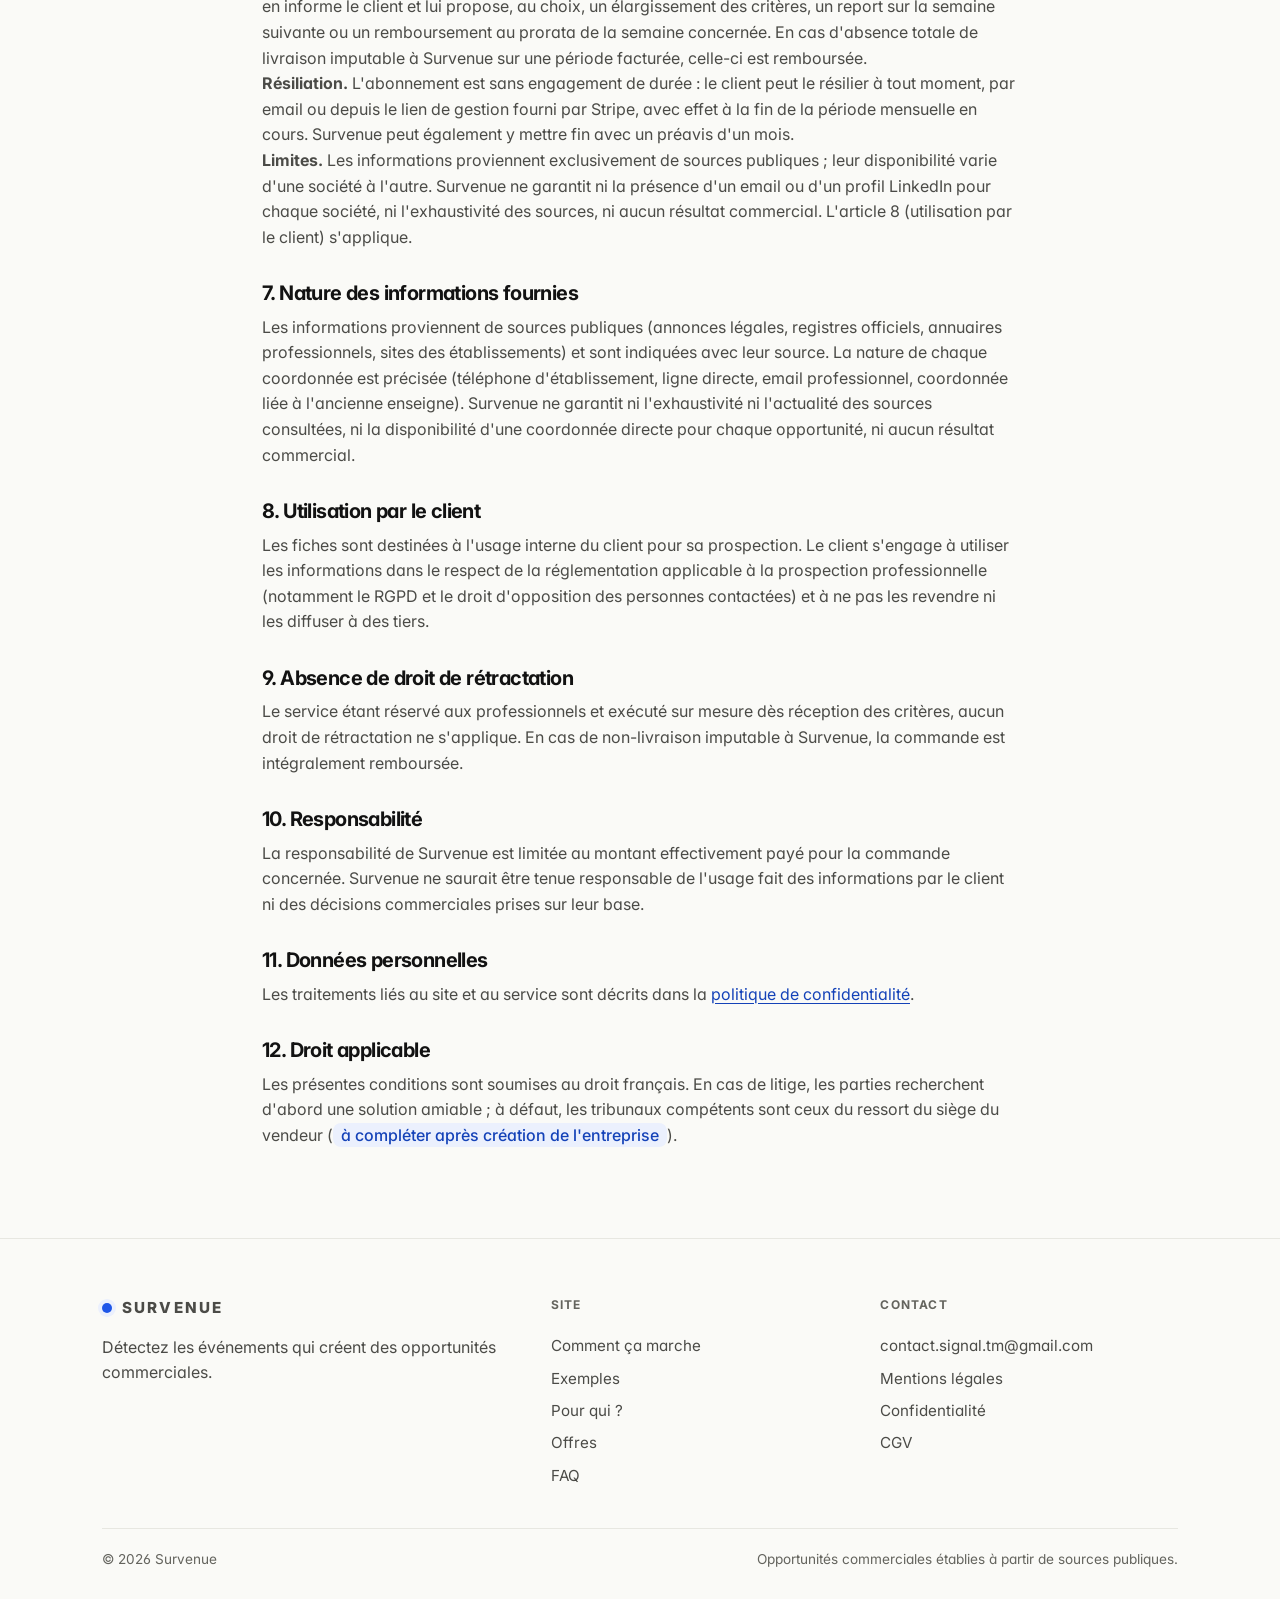
==== commit 93dab811: "Conversion, positioning and accessibility pass: new H1, offers section, 4-step process, second examp" ====
--- a/cgv.html
+++ b/cgv.html
@@ -41,22 +41,31 @@
     <h2>5. Livraison</h2>
     <p>Les opportunités sont livrées par email, à l'adresse indiquée lors du paiement, en principe sous 5 jours ouvrés après réception des critères du client. Si les critères ne permettent pas d'identifier 5 opportunités pertinentes dans un délai raisonnable, Survenue en informe le client et lui propose soit d'élargir les critères, soit le remboursement de la commande.</p>
 
-    <h2>6. Nature des informations fournies</h2>
+    <h2>6. Offre hebdomadaire (abonnement)</h2>
+    <p>L'offre « Enrichissement commercial hebdomadaire » est un abonnement mensuel, reconduit tacitement chaque mois, dont le tarif est convenu avec le client avant la souscription. Le règlement s'effectue en ligne via Stripe.</p>
+    <p><strong>Critères.</strong> Le périmètre (zone géographique, secteurs, formes juridiques, types d'événements, informations attendues) est défini par écrit avec le client avant la première livraison et peut être ajusté d'un commun accord.</p>
+    <p><strong>Livraison.</strong> Chaque semaine, en principe le lundi, Survenue transmet par email un tableau des sociétés qualifiées de la semaine écoulée. Une société est comptée comme qualifiée lorsqu'elle correspond aux critères convenus, que son dirigeant est identifié et qu'au moins un moyen de contact professionnel vérifié (email ou profil LinkedIn) ou une information équivalente convenue avec le client a été trouvé, avec indication de la source. Les sociétés correspondant aux critères mais sans contact public sont transmises à part et ne sont pas comptées.</p>
+    <p><strong>Volume.</strong> Survenue s'engage sur un minimum de 5 sociétés qualifiées par semaine selon les critères convenus. L'objectif indicatif est d'environ 10 sociétés lorsque le volume d'événements et la qualité des informations disponibles le permettent ; les sociétés correctement enrichies au-delà du minimum sont livrées sans supplément. Le nombre d'événements dépend de l'activité réelle sur la zone et n'est pas garanti au-delà du minimum.</p>
+    <p><strong>Non-livraison.</strong> Si le minimum hebdomadaire ne peut être atteint pour une semaine donnée, Survenue en informe le client et lui propose, au choix, un élargissement des critères, un report sur la semaine suivante ou un remboursement au prorata de la semaine concernée. En cas d'absence totale de livraison imputable à Survenue sur une période facturée, celle-ci est remboursée.</p>
+    <p><strong>Résiliation.</strong> L'abonnement est sans engagement de durée : le client peut le résilier à tout moment, par email ou depuis le lien de gestion fourni par Stripe, avec effet à la fin de la période mensuelle en cours. Survenue peut également y mettre fin avec un préavis d'un mois.</p>
+    <p><strong>Limites.</strong> Les informations proviennent exclusivement de sources publiques ; leur disponibilité varie d'une société à l'autre. Survenue ne garantit ni la présence d'un email ou d'un profil LinkedIn pour chaque société, ni l'exhaustivité des sources, ni aucun résultat commercial. L'article 8 (utilisation par le client) s'applique.</p>
+
+    <h2>7. Nature des informations fournies</h2>
     <p>Les informations proviennent de sources publiques (annonces légales, registres officiels, annuaires professionnels, sites des établissements) et sont indiquées avec leur source. La nature de chaque coordonnée est précisée (téléphone d'établissement, ligne directe, email professionnel, coordonnée liée à l'ancienne enseigne). Survenue ne garantit ni l'exhaustivité ni l'actualité des sources consultées, ni la disponibilité d'une coordonnée directe pour chaque opportunité, ni aucun résultat commercial.</p>
 
-    <h2>7. Utilisation par le client</h2>
+    <h2>8. Utilisation par le client</h2>
     <p>Les fiches sont destinées à l'usage interne du client pour sa prospection. Le client s'engage à utiliser les informations dans le respect de la réglementation applicable à la prospection professionnelle (notamment le RGPD et le droit d'opposition des personnes contactées) et à ne pas les revendre ni les diffuser à des tiers.</p>
 
-    <h2>8. Absence de droit de rétractation</h2>
+    <h2>9. Absence de droit de rétractation</h2>
     <p>Le service étant réservé aux professionnels et exécuté sur mesure dès réception des critères, aucun droit de rétractation ne s'applique. En cas de non-livraison imputable à Survenue, la commande est intégralement remboursée.</p>
 
-    <h2>9. Responsabilité</h2>
+    <h2>10. Responsabilité</h2>
     <p>La responsabilité de Survenue est limitée au montant effectivement payé pour la commande concernée. Survenue ne saurait être tenue responsable de l'usage fait des informations par le client ni des décisions commerciales prises sur leur base.</p>
 
-    <h2>10. Données personnelles</h2>
+    <h2>11. Données personnelles</h2>
     <p>Les traitements liés au site et au service sont décrits dans la <a href="confidentialite.html">politique de confidentialité</a>.</p>
 
-    <h2>11. Droit applicable</h2>
+    <h2>12. Droit applicable</h2>
     <p>Les présentes conditions sont soumises au droit français. En cas de litige, les parties recherchent d'abord une solution amiable ; à défaut, les tribunaux compétents sont ceux du ressort du siège du vendeur (<span class="todo">à compléter après création de l'entreprise</span>).</p>
   </div>
 </main>
@@ -71,9 +80,9 @@
       <nav class="footer__col" aria-label="Plan du site">
         <p class="footer__title">Site</p>
         <a href="index.html#comment">Comment ça marche</a>
-        <a href="index.html#exemple">Exemple</a>
+        <a href="index.html#exemple">Exemples</a>
         <a href="index.html#pour-qui">Pour qui ?</a>
-        <a href="index.html#tarifs">Tarifs</a>
+        <a href="index.html#offres">Offres</a>
         <a href="index.html#faq">FAQ</a>
       </nav>
       <nav class="footer__col" aria-label="Contact et informations légales">
--- a/styles.css
+++ b/styles.css
@@ -9,7 +9,7 @@
   --surface: #FFFFFF;
   --ink: #121212;
   --ink-2: #4B4B47;
-  --muted: #7C7C76;
+  --muted: #64645E;
   --line: #E7E7E1;
   --line-2: #D5D5CD;
   --accent: #1E56E8;
@@ -96,7 +96,8 @@
   border: 1px solid transparent; cursor: pointer; white-space: nowrap;
   transition: transform .18s var(--ease), background-color .18s var(--ease), border-color .18s var(--ease), box-shadow .18s var(--ease), color .18s var(--ease);
 }
-.btn:focus-visible { outline: 3px solid var(--accent-soft-2); outline-offset: 3px; }
+.btn:focus-visible { outline: 3px solid var(--accent); outline-offset: 3px; }
+.btn--primary:focus-visible { outline-color: var(--ink); }
 .btn--primary { background: var(--accent); color: #fff; box-shadow: 0 1px 0 rgba(255,255,255,.2) inset, 0 8px 20px -10px rgba(30,86,232,.7); }
 .btn--primary:hover { background: var(--accent-ink); transform: translateY(-1px); box-shadow: 0 12px 24px -10px rgba(30,86,232,.7); }
 .btn--ghost { background: transparent; color: var(--ink); border-color: var(--line-2); }
@@ -138,6 +139,7 @@
 .nav__links > a:not(.btn)::after { content: ""; position: absolute; left: 0; right: 0; bottom: 0; height: 1.5px; background: var(--ink); transform: scaleX(0); transform-origin: left; transition: transform .2s var(--ease); }
 .nav__links > a:not(.btn):hover { color: var(--ink); }
 .nav__links > a:not(.btn):hover::after { transform: scaleX(1); }
+.nav__links > a:not(.btn):focus-visible, .footer__col a:focus-visible, .brand:focus-visible, .nav__toggle:focus-visible { outline: 3px solid var(--accent); outline-offset: 4px; border-radius: 6px; }
 .nav__cta-mobile { display: none; }
 .nav__links > a.btn, .nav__links > a.btn:hover { color: #fff; }
 .nav__actions { display: flex; align-items: center; gap: 12px; }
@@ -252,17 +254,18 @@
 .compare__note { margin-top: auto; padding-top: 18px; font-size: 0.9rem; color: var(--muted); }
 
 /* ---------- Timeline ---------- */
-.timeline { display: grid; grid-template-columns: repeat(3, 1fr); gap: 32px; position: relative; padding-top: 8px; }
-.timeline::before { content: ""; position: absolute; left: 24px; right: calc(33.333% - 14px); top: 32px; height: 2px; background: var(--line-2); }
+.timeline { display: grid; grid-template-columns: repeat(4, 1fr); gap: 28px; position: relative; padding-top: 8px; }
+.timeline::before { content: ""; position: absolute; left: 24px; right: calc(25% - 10px); top: 32px; height: 2px; background: var(--line-2); }
 .timeline::after { content: ""; position: absolute; left: 24px; top: 32px; height: 2px; width: 0; background: var(--accent); transition: width 1.2s var(--ease) .2s; }
-.timeline.is-visible::after { width: calc(66.667% - 10px); }
+.timeline.is-visible::after { width: calc(75% - 14px); }
 .tl { position: relative; padding-top: 0; }
 .tl__node { width: 48px; height: 48px; border-radius: 50%; background: var(--surface); border: 2px solid var(--line-2); display: grid; place-items: center; font-weight: 800; font-size: 0.85rem; letter-spacing: 0.04em; color: var(--muted); margin-bottom: 20px; position: relative; z-index: 1; transition: border-color .4s var(--ease), color .4s var(--ease), background-color .4s var(--ease); }
 .timeline.is-visible .tl:nth-child(1) .tl__node { transition-delay: .3s; }
 .timeline.is-visible .tl:nth-child(2) .tl__node { transition-delay: .7s; }
 .timeline.is-visible .tl:nth-child(3) .tl__node { transition-delay: 1.1s; }
+.timeline.is-visible .tl:nth-child(4) .tl__node { transition-delay: 1.5s; }
 .timeline.is-visible .tl__node { border-color: var(--accent); color: var(--accent-ink); background: var(--accent-soft); }
-.tl h3 { font-size: 1.25rem; margin-bottom: 8px; }
+.tl h3 { font-size: 1.2rem; margin-bottom: 8px; }
 .tl p { color: var(--ink-2); max-width: 30em; }
 @media (prefers-reduced-motion: reduce) { .timeline::after { transition: none; } .tl__node { transition: none; } }
 
@@ -313,7 +316,7 @@
 .sig p { color: var(--ink-2); font-size: 0.975rem; }
 
 /* ---------- Pricing ---------- */
-.pricing { display: grid; grid-template-columns: minmax(0, 560px) minmax(0, 360px); gap: 20px; justify-content: center; align-items: start; }
+.pricing { display: grid; grid-template-columns: repeat(2, minmax(0, 520px)); gap: 20px; justify-content: center; align-items: stretch; }
 .price { background: var(--surface); border: 1px solid var(--line); border-radius: var(--r-lg); padding: clamp(26px, 3.5vw, 40px); box-shadow: var(--shadow-lg); position: relative; overflow: hidden; }
 .price::before { content: ""; position: absolute; left: 0; right: 0; top: 0; height: 4px; background: var(--accent); }
 .price__head { padding-bottom: 22px; border-bottom: 1px solid var(--line); margin-bottom: 22px; }
@@ -328,6 +331,11 @@
 .price .list { margin-bottom: 26px; }
 .price__terms { display: flex; flex-wrap: wrap; gap: 8px; margin-top: 14px; font-size: 0.85rem; color: var(--muted); font-weight: 500; justify-content: center; }
 .price__after { margin-top: 16px; font-size: 0.9rem; color: var(--muted); text-align: center; }
+.price--weekly::before { background: var(--ink); }
+.price--weekly .price__name { color: var(--ink-2); }
+.price__num--text { font-size: clamp(1.7rem, 1.3rem + 1.2vw, 2.2rem); letter-spacing: -0.03em; }
+.price { display: flex; flex-direction: column; }
+.price .btn { margin-top: auto; }
 .price--next { box-shadow: none; background: var(--bg-alt); border-color: var(--line); }
 .price--next::before { background: var(--line-2); }
 .price--next .price__name { color: var(--ink-2); }
@@ -346,7 +354,7 @@
 }
 .faq details[open] summary::after { content: "–"; }
 .faq details p { color: var(--ink-2); padding-bottom: 20px; max-width: 60em; }
-.faq summary:focus-visible { outline: 3px solid var(--accent-soft-2); outline-offset: 2px; border-radius: 8px; }
+.faq summary:focus-visible { outline: 3px solid var(--accent); outline-offset: 2px; border-radius: 8px; }
 
 /* ---------- CTA final ---------- */
 .final { padding: clamp(80px, 11vw, 150px) 0; background: var(--ink); color: #fff; position: relative; overflow: hidden; }
@@ -385,7 +393,7 @@
 .reveal.is-visible { opacity: 1; transform: none; }
 @media (prefers-reduced-motion: reduce) { .reveal { opacity: 1; transform: none; transition: none; } }
 .no-js .reveal { opacity: 1; transform: none; }
-.no-js .timeline::after { width: calc(66.667% - 10px); }
+.no-js .timeline::after { width: calc(75% - 14px); }
 
 /* ---------- Responsive ---------- */
 @media (max-width: 1024px) {
@@ -434,3 +442,33 @@
   .footer__bottom { flex-direction: column; }
   .chip { white-space: normal; }
 }
+
+/* ---------- Ajouts P1-P3 ---------- */
+.anchor-alias { display: block; position: relative; top: -80px; height: 0; }
+.pain { display: grid; grid-template-columns: repeat(5, 1fr); gap: 12px; margin-bottom: 28px; }
+.pain li { background: var(--surface); border: 1px solid var(--line); border-radius: var(--r); padding: 16px 16px 18px; font-size: 0.95rem; color: var(--ink-2); line-height: 1.45; }
+.pain li span { display: block; font-size: 0.72rem; font-weight: 700; letter-spacing: 0.08em; color: var(--accent-ink); margin-bottom: 8px; }
+.how-note { margin-top: clamp(28px, 4vw, 44px); display: grid; grid-template-columns: 1fr 1fr; gap: 16px; }
+.how-note p { background: var(--surface); border: 1px solid var(--line); border-radius: var(--r); padding: 18px 20px; color: var(--ink-2); font-size: 0.975rem; }
+.how-note strong { color: var(--ink); }
+.opp-mini-wrap { max-width: 960px; margin: 20px auto 0; }
+.opp--mini { box-shadow: var(--shadow); }
+.opp--mini::before { background: var(--ink); }
+.opp__name--sm { font-size: clamp(1.25rem, 1rem + 1vw, 1.6rem); }
+.opp__facts--mini { grid-template-columns: repeat(4, 1fr); }
+.opp__facts--mini dd { font-weight: 500; }
+@media (max-width: 1024px) {
+  .pain { grid-template-columns: repeat(3, 1fr); }
+  .opp__facts--mini { grid-template-columns: repeat(2, 1fr); }
+}
+@media (max-width: 860px) {
+  .how-note { grid-template-columns: 1fr; }
+  .pain { grid-template-columns: repeat(2, 1fr); }
+}
+@media (max-width: 560px) {
+  .pain { grid-template-columns: 1fr; }
+  .hero__note { flex-direction: column; gap: 4px; }
+  .hero__note span[aria-hidden] { display: none; }
+  .opp__facts--mini { grid-template-columns: 1fr; }
+  .opp__bar-right { width: 100%; }
+}
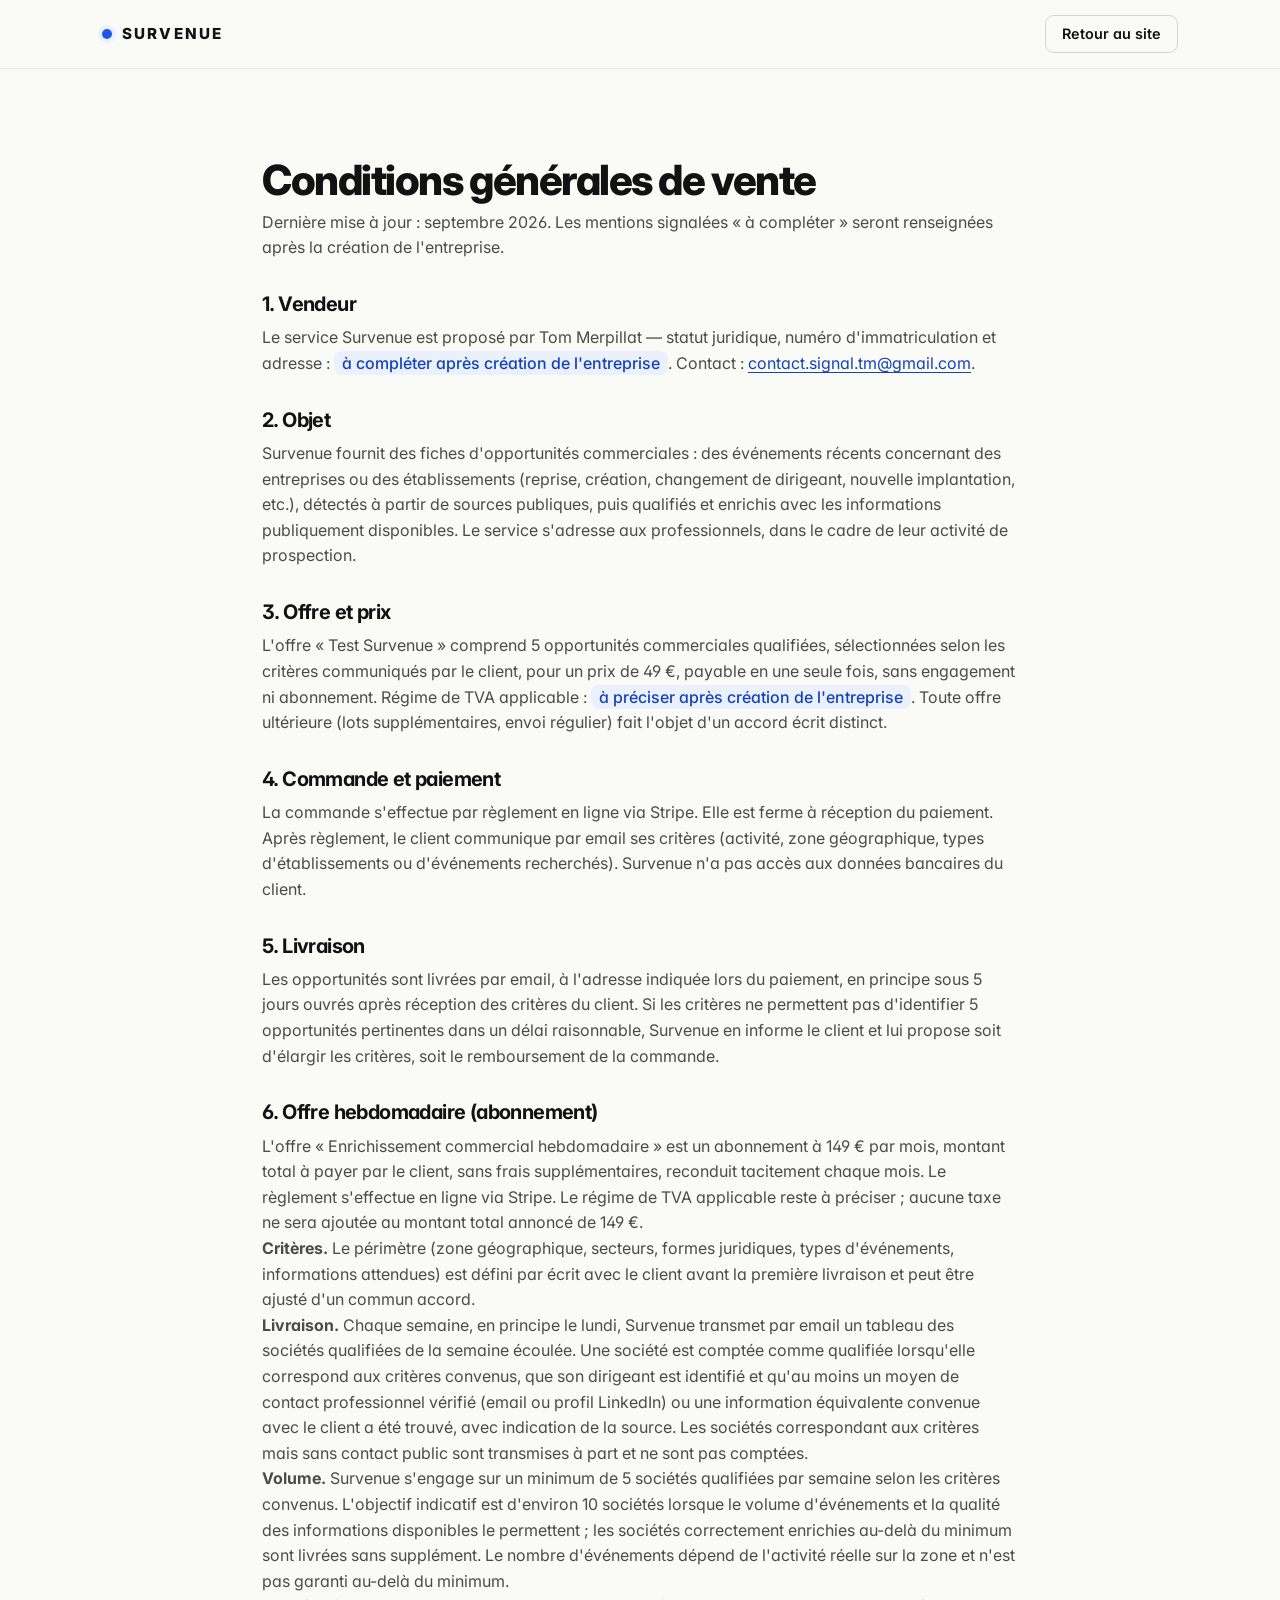
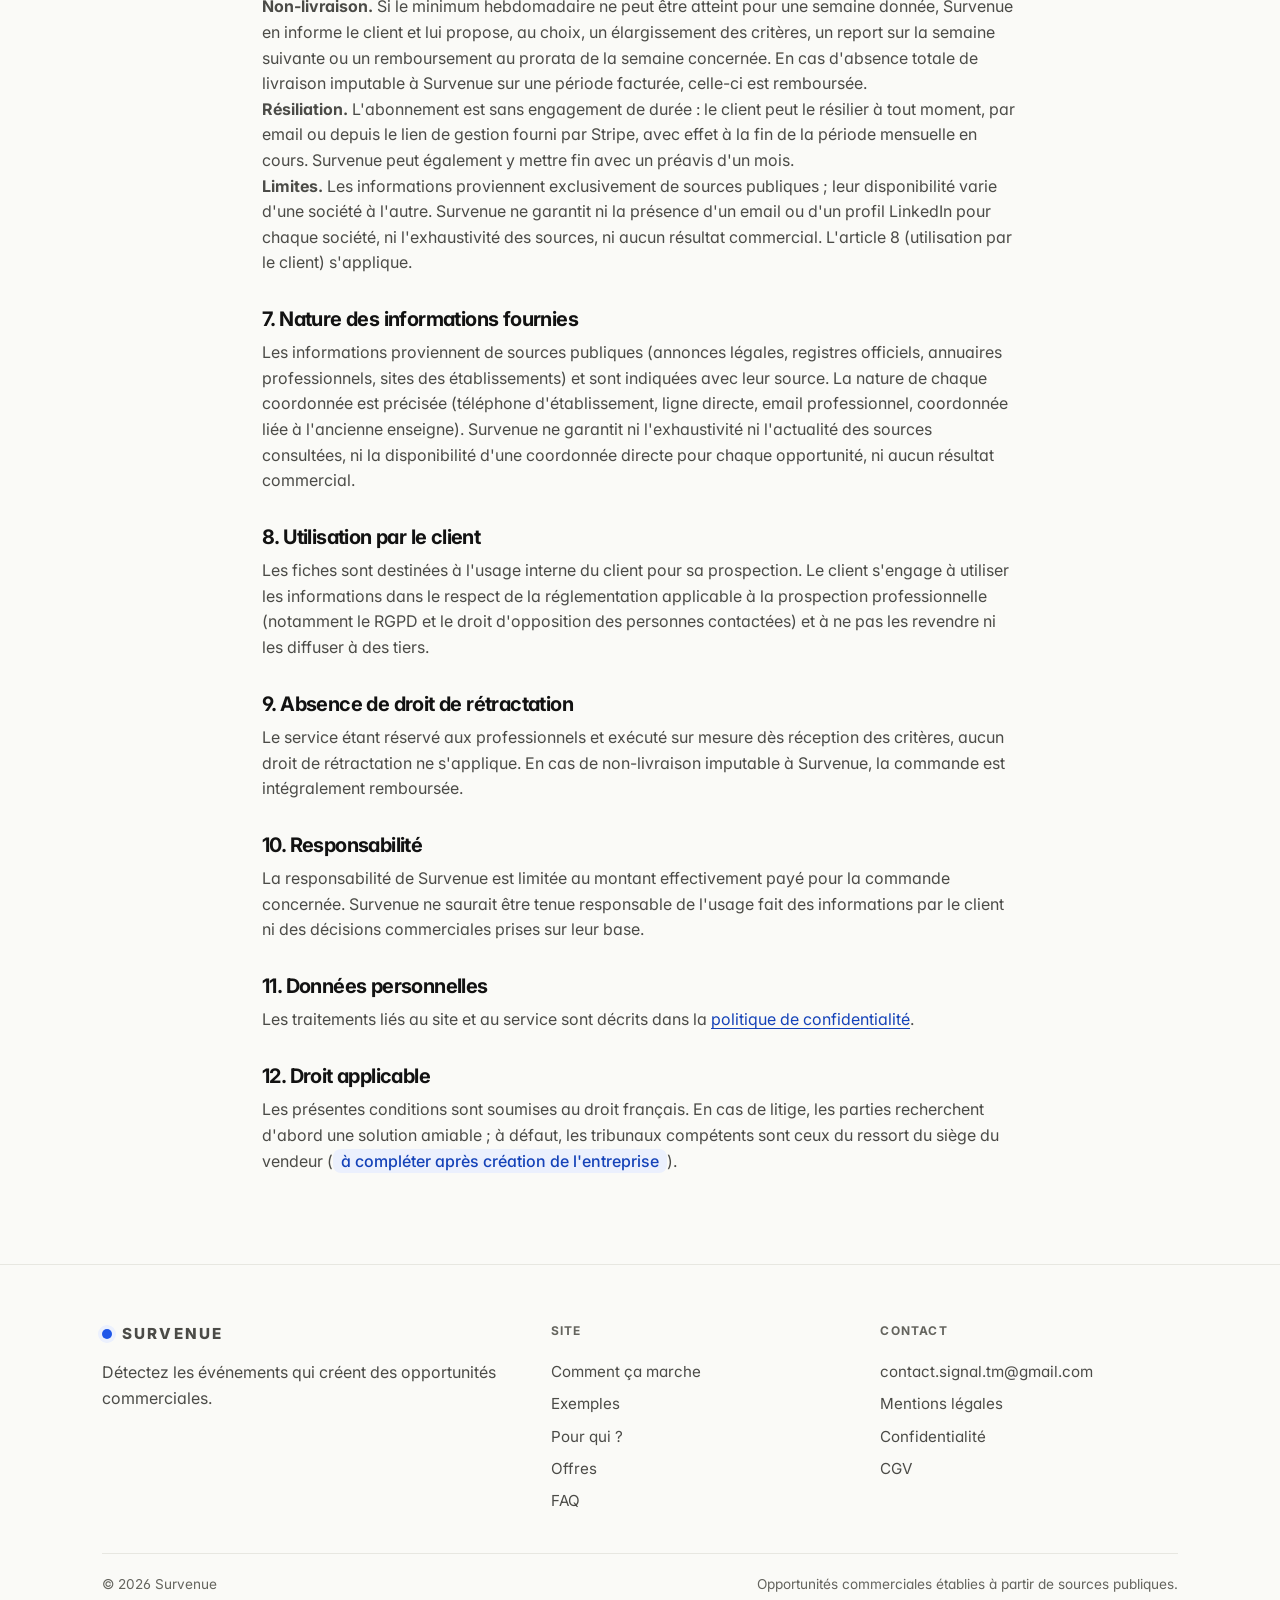
==== commit dc4d3260: "Redesign Survenue with copper identity and 149 EUR monthly offer" ====
--- a/cgv.html
+++ b/cgv.html
@@ -42,7 +42,7 @@
     <p>Les opportunités sont livrées par email, à l'adresse indiquée lors du paiement, en principe sous 5 jours ouvrés après réception des critères du client. Si les critères ne permettent pas d'identifier 5 opportunités pertinentes dans un délai raisonnable, Survenue en informe le client et lui propose soit d'élargir les critères, soit le remboursement de la commande.</p>
 
     <h2>6. Offre hebdomadaire (abonnement)</h2>
-    <p>L'offre « Enrichissement commercial hebdomadaire » est un abonnement mensuel, reconduit tacitement chaque mois, dont le tarif est convenu avec le client avant la souscription. Le règlement s'effectue en ligne via Stripe.</p>
+    <p>L'offre « Enrichissement commercial hebdomadaire » est un abonnement à 149 € par mois, montant total à payer par le client, sans frais supplémentaires, reconduit tacitement chaque mois. Le règlement s'effectue en ligne via Stripe. Le régime de TVA applicable reste à préciser ; aucune taxe ne sera ajoutée au montant total annoncé de 149 €.</p>
     <p><strong>Critères.</strong> Le périmètre (zone géographique, secteurs, formes juridiques, types d'événements, informations attendues) est défini par écrit avec le client avant la première livraison et peut être ajusté d'un commun accord.</p>
     <p><strong>Livraison.</strong> Chaque semaine, en principe le lundi, Survenue transmet par email un tableau des sociétés qualifiées de la semaine écoulée. Une société est comptée comme qualifiée lorsqu'elle correspond aux critères convenus, que son dirigeant est identifié et qu'au moins un moyen de contact professionnel vérifié (email ou profil LinkedIn) ou une information équivalente convenue avec le client a été trouvé, avec indication de la source. Les sociétés correspondant aux critères mais sans contact public sont transmises à part et ne sont pas comptées.</p>
     <p><strong>Volume.</strong> Survenue s'engage sur un minimum de 5 sociétés qualifiées par semaine selon les critères convenus. L'objectif indicatif est d'environ 10 sociétés lorsque le volume d'événements et la qualité des informations disponibles le permettent ; les sociétés correctement enrichies au-delà du minimum sont livrées sans supplément. Le nombre d'événements dépend de l'activité réelle sur la zone et n'est pas garanti au-delà du minimum.</p>
@@ -81,7 +81,7 @@
         <p class="footer__title">Site</p>
         <a href="index.html#comment">Comment ça marche</a>
         <a href="index.html#exemple">Exemples</a>
-        <a href="index.html#pour-qui">Pour qui ?</a>
+        <a href="index.html#exemple">Pour qui ?</a>
         <a href="index.html#offres">Offres</a>
         <a href="index.html#faq">FAQ</a>
       </nav>
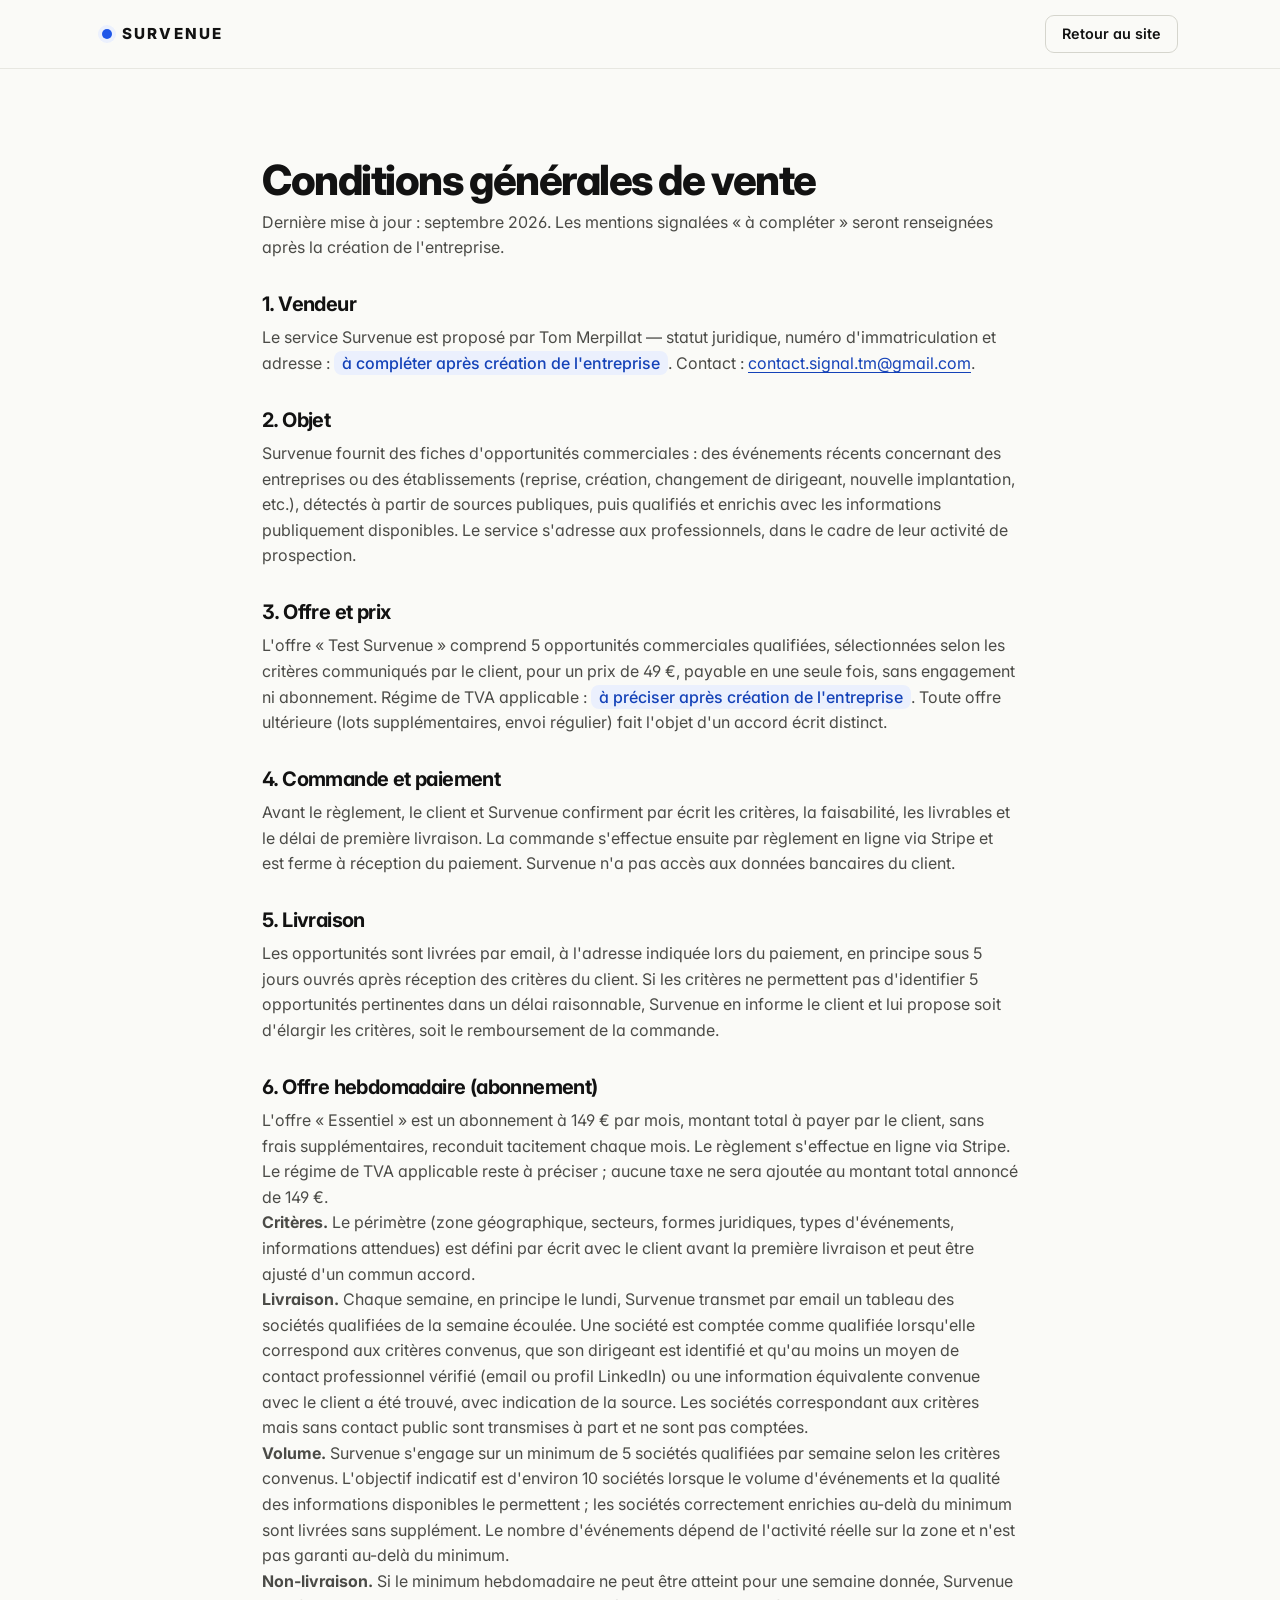
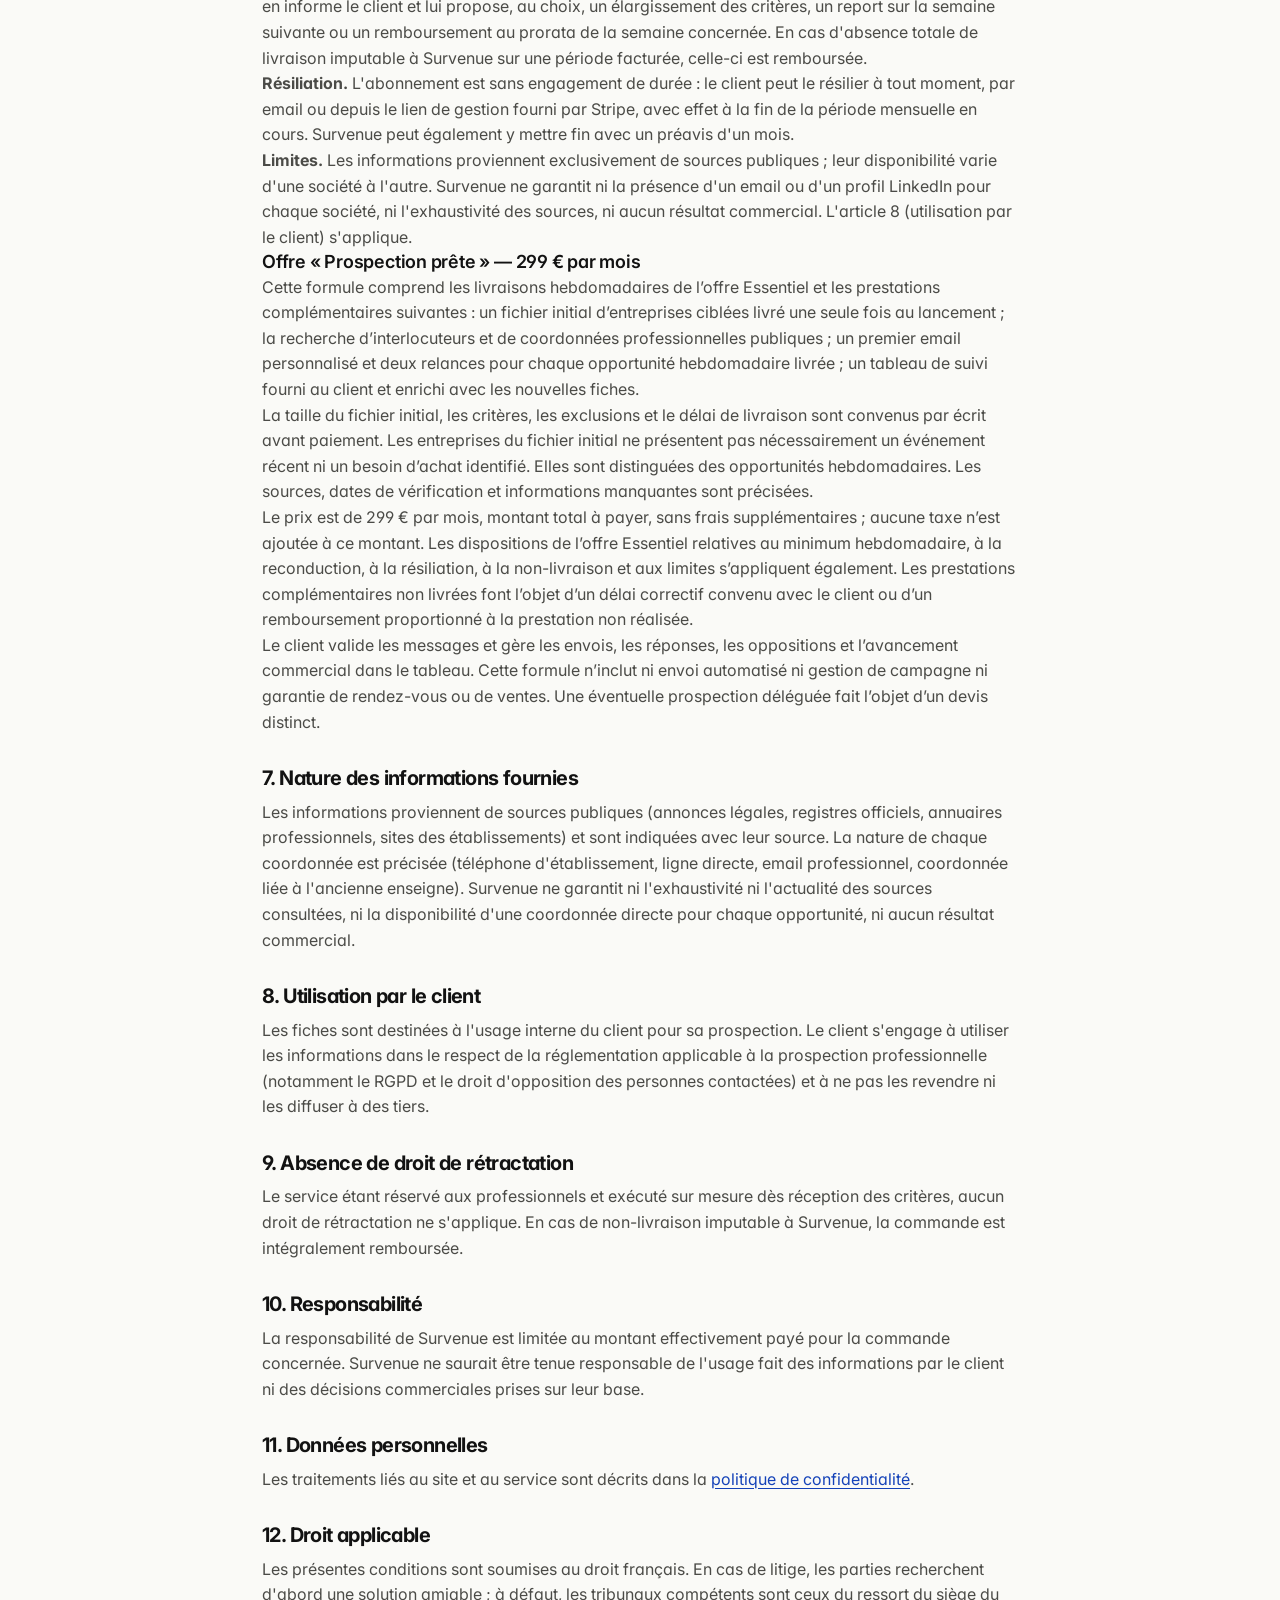
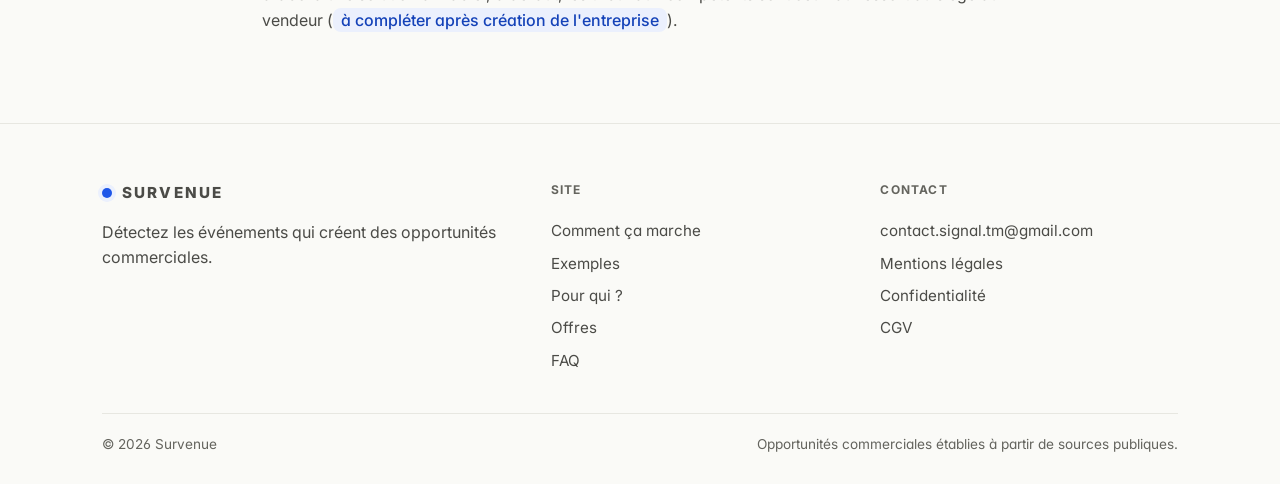
==== commit cd229844: "Add Prospection prete offer and align subscription details" ====
--- a/cgv.html
+++ b/cgv.html
@@ -36,19 +36,25 @@
     <p>L'offre « Test Survenue » comprend 5 opportunités commerciales qualifiées, sélectionnées selon les critères communiqués par le client, pour un prix de 49 €, payable en une seule fois, sans engagement ni abonnement. Régime de TVA applicable : <span class="todo">à préciser après création de l'entreprise</span>. Toute offre ultérieure (lots supplémentaires, envoi régulier) fait l'objet d'un accord écrit distinct.</p>
 
     <h2>4. Commande et paiement</h2>
-    <p>La commande s'effectue par règlement en ligne via Stripe. Elle est ferme à réception du paiement. Après règlement, le client communique par email ses critères (activité, zone géographique, types d'établissements ou d'événements recherchés). Survenue n'a pas accès aux données bancaires du client.</p>
+    <p>Avant le règlement, le client et Survenue confirment par écrit les critères, la faisabilité, les livrables et le délai de première livraison. La commande s'effectue ensuite par règlement en ligne via Stripe et est ferme à réception du paiement. Survenue n'a pas accès aux données bancaires du client.</p>
 
     <h2>5. Livraison</h2>
     <p>Les opportunités sont livrées par email, à l'adresse indiquée lors du paiement, en principe sous 5 jours ouvrés après réception des critères du client. Si les critères ne permettent pas d'identifier 5 opportunités pertinentes dans un délai raisonnable, Survenue en informe le client et lui propose soit d'élargir les critères, soit le remboursement de la commande.</p>
 
     <h2>6. Offre hebdomadaire (abonnement)</h2>
-    <p>L'offre « Enrichissement commercial hebdomadaire » est un abonnement à 149 € par mois, montant total à payer par le client, sans frais supplémentaires, reconduit tacitement chaque mois. Le règlement s'effectue en ligne via Stripe. Le régime de TVA applicable reste à préciser ; aucune taxe ne sera ajoutée au montant total annoncé de 149 €.</p>
+    <p>L'offre « Essentiel » est un abonnement à 149 € par mois, montant total à payer par le client, sans frais supplémentaires, reconduit tacitement chaque mois. Le règlement s'effectue en ligne via Stripe. Le régime de TVA applicable reste à préciser ; aucune taxe ne sera ajoutée au montant total annoncé de 149 €.</p>
     <p><strong>Critères.</strong> Le périmètre (zone géographique, secteurs, formes juridiques, types d'événements, informations attendues) est défini par écrit avec le client avant la première livraison et peut être ajusté d'un commun accord.</p>
     <p><strong>Livraison.</strong> Chaque semaine, en principe le lundi, Survenue transmet par email un tableau des sociétés qualifiées de la semaine écoulée. Une société est comptée comme qualifiée lorsqu'elle correspond aux critères convenus, que son dirigeant est identifié et qu'au moins un moyen de contact professionnel vérifié (email ou profil LinkedIn) ou une information équivalente convenue avec le client a été trouvé, avec indication de la source. Les sociétés correspondant aux critères mais sans contact public sont transmises à part et ne sont pas comptées.</p>
     <p><strong>Volume.</strong> Survenue s'engage sur un minimum de 5 sociétés qualifiées par semaine selon les critères convenus. L'objectif indicatif est d'environ 10 sociétés lorsque le volume d'événements et la qualité des informations disponibles le permettent ; les sociétés correctement enrichies au-delà du minimum sont livrées sans supplément. Le nombre d'événements dépend de l'activité réelle sur la zone et n'est pas garanti au-delà du minimum.</p>
     <p><strong>Non-livraison.</strong> Si le minimum hebdomadaire ne peut être atteint pour une semaine donnée, Survenue en informe le client et lui propose, au choix, un élargissement des critères, un report sur la semaine suivante ou un remboursement au prorata de la semaine concernée. En cas d'absence totale de livraison imputable à Survenue sur une période facturée, celle-ci est remboursée.</p>
     <p><strong>Résiliation.</strong> L'abonnement est sans engagement de durée : le client peut le résilier à tout moment, par email ou depuis le lien de gestion fourni par Stripe, avec effet à la fin de la période mensuelle en cours. Survenue peut également y mettre fin avec un préavis d'un mois.</p>
     <p><strong>Limites.</strong> Les informations proviennent exclusivement de sources publiques ; leur disponibilité varie d'une société à l'autre. Survenue ne garantit ni la présence d'un email ou d'un profil LinkedIn pour chaque société, ni l'exhaustivité des sources, ni aucun résultat commercial. L'article 8 (utilisation par le client) s'applique.</p>
+
+    <h3>Offre « Prospection prête » — 299 € par mois</h3>
+    <p>Cette formule comprend les livraisons hebdomadaires de l’offre Essentiel et les prestations complémentaires suivantes : un fichier initial d’entreprises ciblées livré une seule fois au lancement ; la recherche d’interlocuteurs et de coordonnées professionnelles publiques ; un premier email personnalisé et deux relances pour chaque opportunité hebdomadaire livrée ; un tableau de suivi fourni au client et enrichi avec les nouvelles fiches.</p>
+    <p>La taille du fichier initial, les critères, les exclusions et le délai de livraison sont convenus par écrit avant paiement. Les entreprises du fichier initial ne présentent pas nécessairement un événement récent ni un besoin d’achat identifié. Elles sont distinguées des opportunités hebdomadaires. Les sources, dates de vérification et informations manquantes sont précisées.</p>
+    <p>Le prix est de 299 € par mois, montant total à payer, sans frais supplémentaires ; aucune taxe n’est ajoutée à ce montant. Les dispositions de l’offre Essentiel relatives au minimum hebdomadaire, à la reconduction, à la résiliation, à la non-livraison et aux limites s’appliquent également. Les prestations complémentaires non livrées font l’objet d’un délai correctif convenu avec le client ou d’un remboursement proportionné à la prestation non réalisée.</p>
+    <p>Le client valide les messages et gère les envois, les réponses, les oppositions et l’avancement commercial dans le tableau. Cette formule n’inclut ni envoi automatisé ni gestion de campagne ni garantie de rendez-vous ou de ventes. Une éventuelle prospection déléguée fait l’objet d’un devis distinct.</p>
 
     <h2>7. Nature des informations fournies</h2>
     <p>Les informations proviennent de sources publiques (annonces légales, registres officiels, annuaires professionnels, sites des établissements) et sont indiquées avec leur source. La nature de chaque coordonnée est précisée (téléphone d'établissement, ligne directe, email professionnel, coordonnée liée à l'ancienne enseigne). Survenue ne garantit ni l'exhaustivité ni l'actualité des sources consultées, ni la disponibilité d'une coordonnée directe pour chaque opportunité, ni aucun résultat commercial.</p>
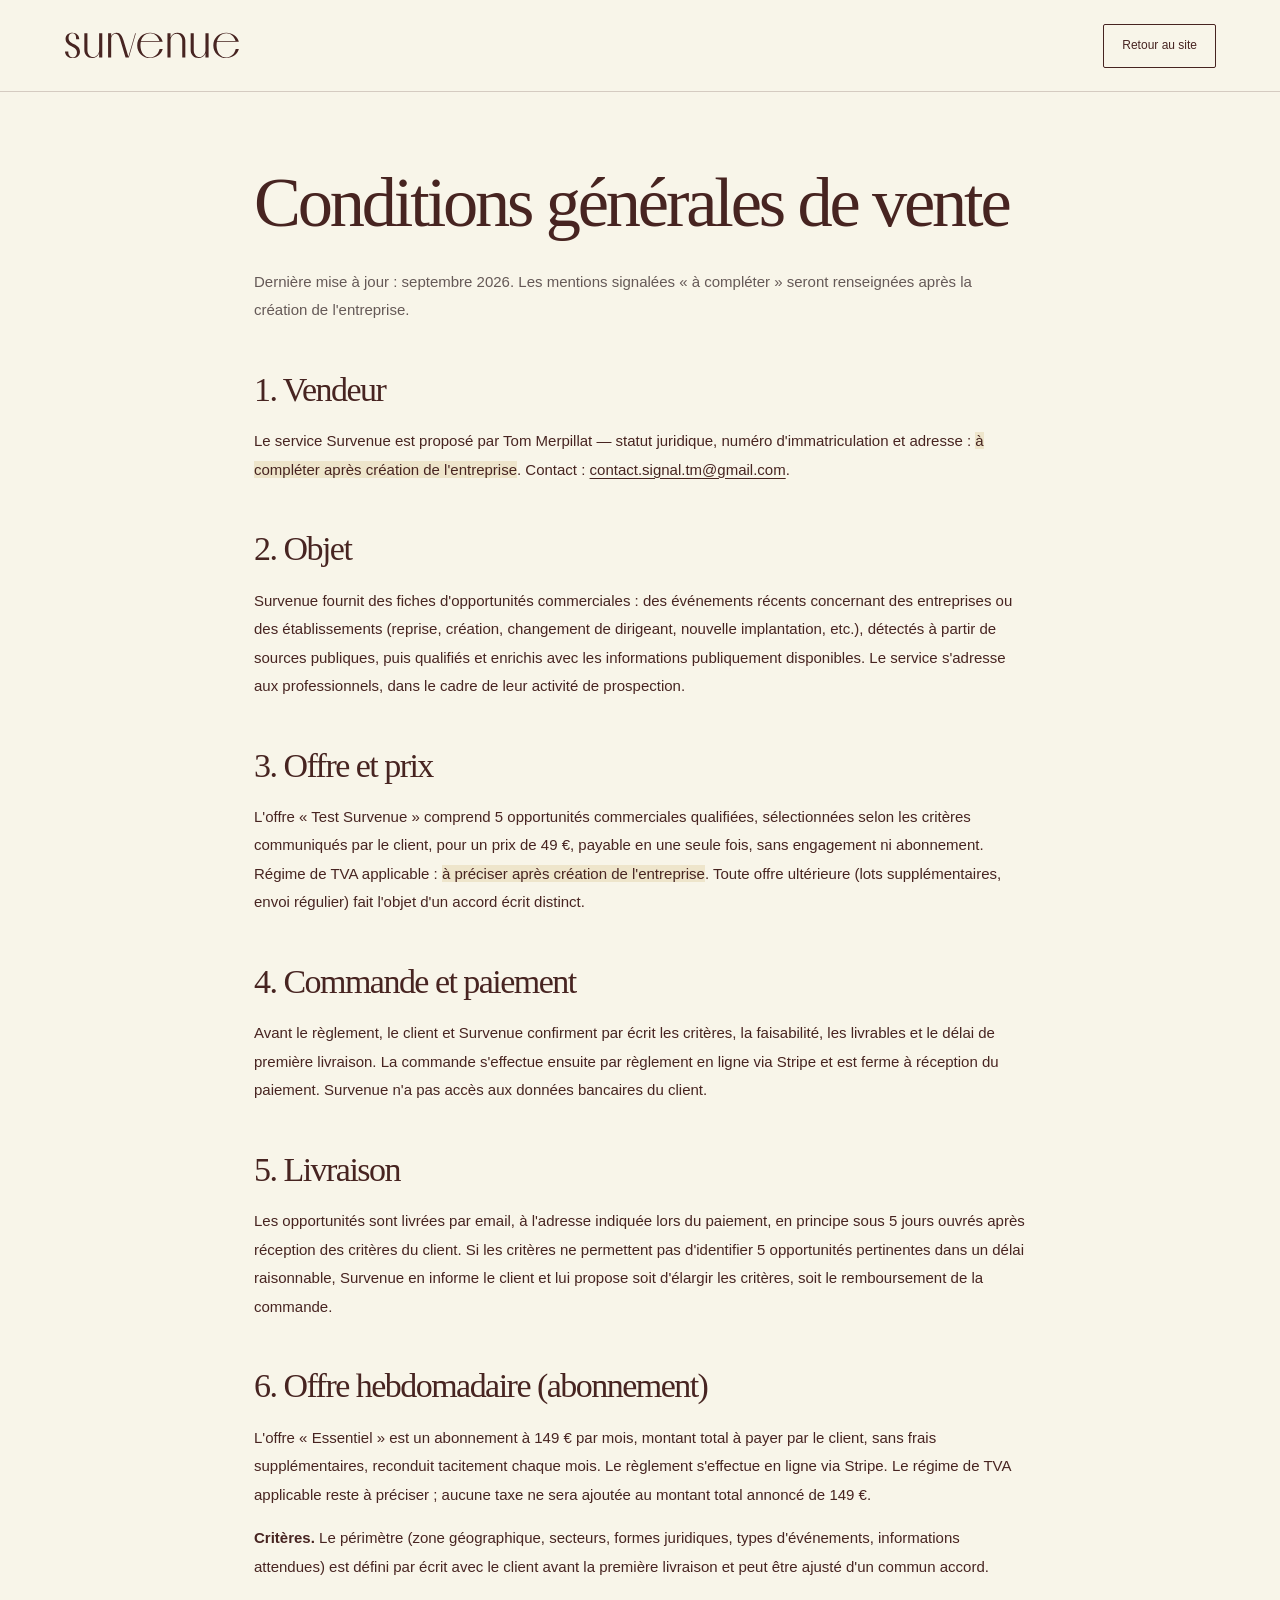
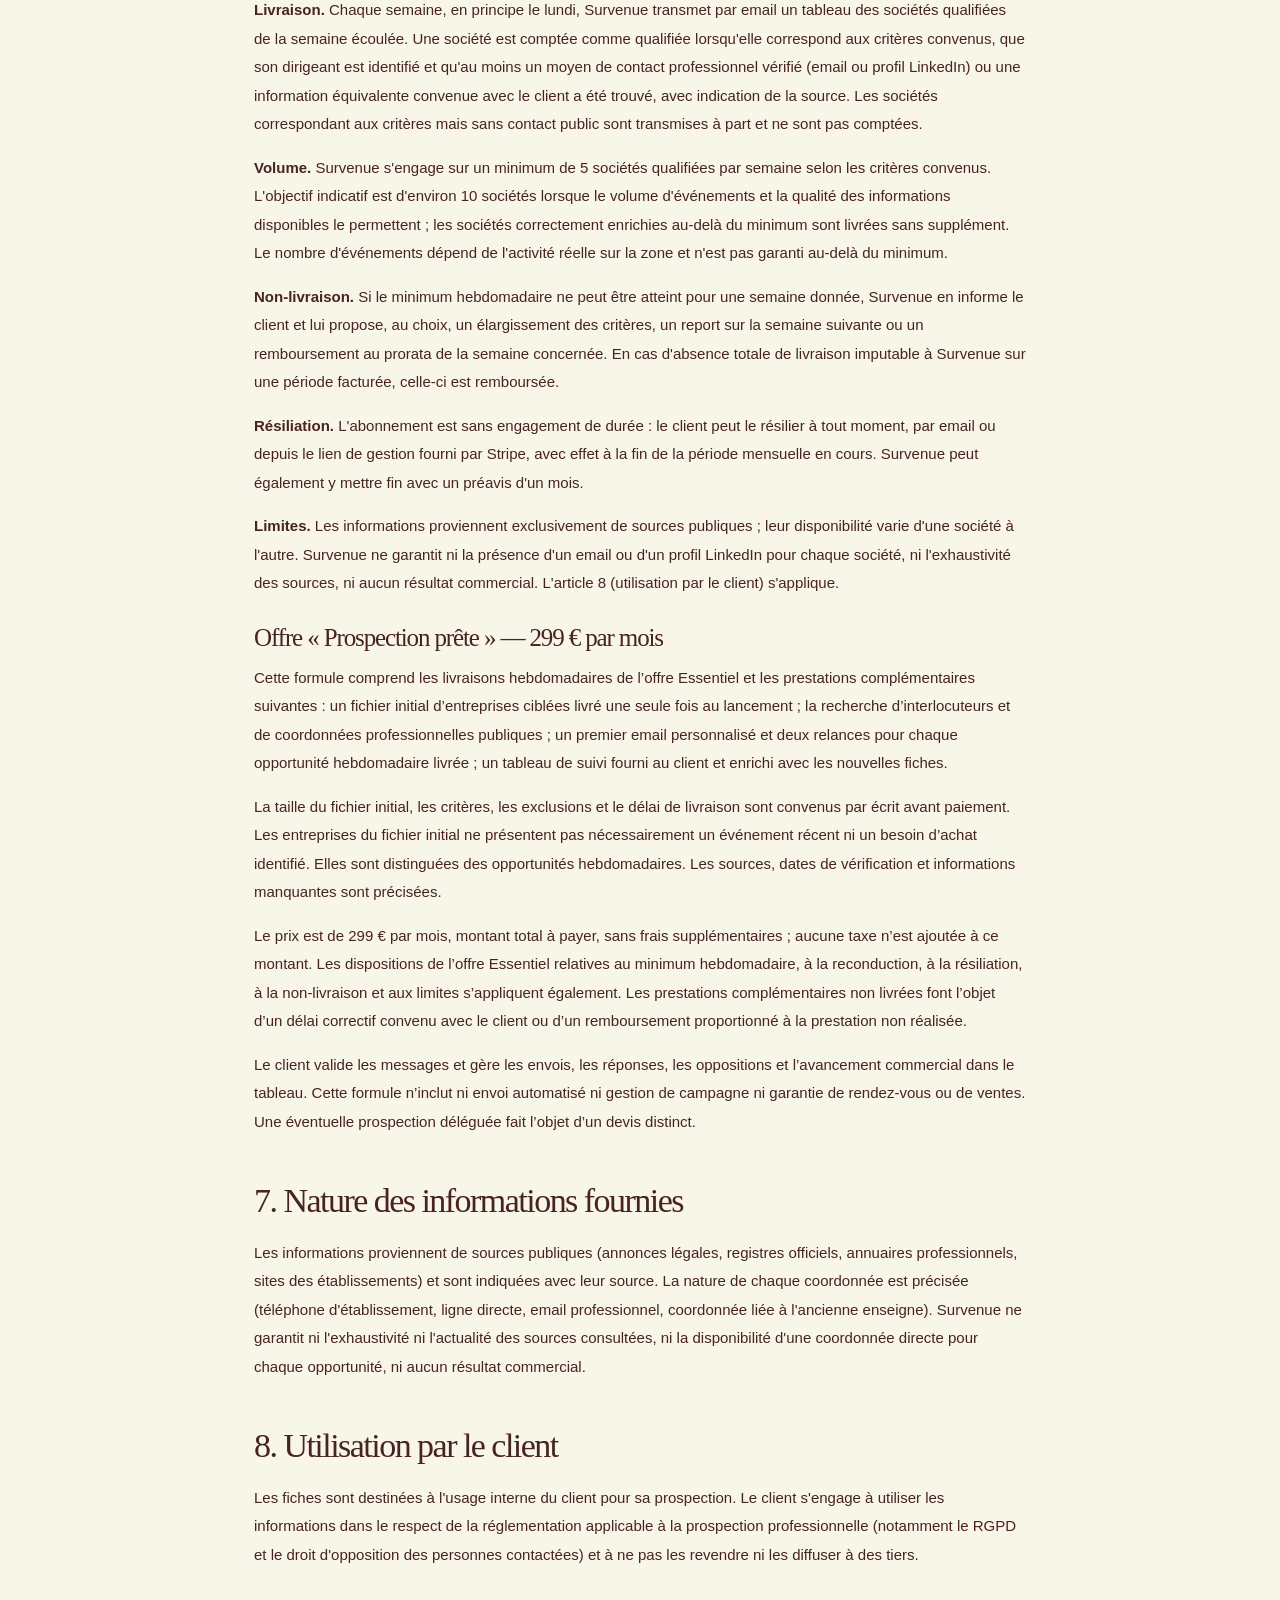
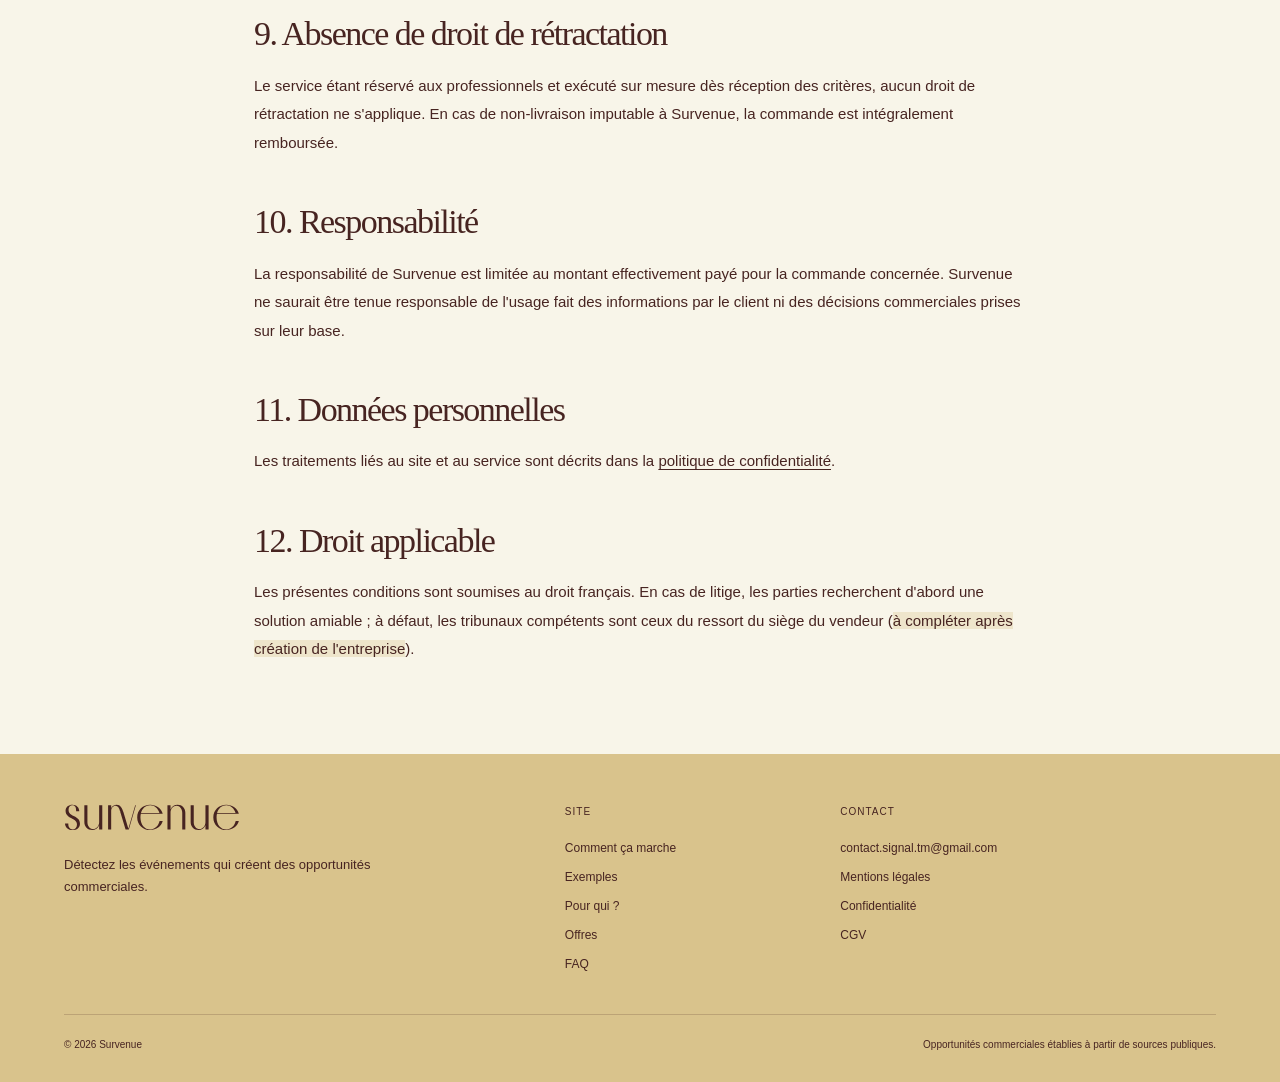
==== commit 2fda7d24: "Apply identity 3, use Lora and remove presentation video" ====
--- a/cgv.html
+++ b/cgv.html
@@ -8,15 +8,13 @@
   <meta name="robots" content="noindex">
   <link rel="canonical" href="https://survenue.com/cgv.html">
   <link rel="icon" href="favicon.svg" type="image/svg+xml">
-  <link rel="preconnect" href="https://fonts.googleapis.com">
-  <link rel="preconnect" href="https://fonts.gstatic.com" crossorigin>
-  <link href="https://fonts.googleapis.com/css2?family=Inter:wght@400;500;600;700&display=swap" rel="stylesheet">
-  <link rel="stylesheet" href="styles.css">
+  <link rel="preload" href="assets/fonts/Lora-Regular.ttf" as="font" type="font/ttf" crossorigin>
+  <link rel="stylesheet" href="identity-3.css?v=20261016">
 </head>
 <body>
 <header class="nav is-scrolled" id="nav">
   <div class="container nav__inner">
-    <a class="brand" href="index.html" aria-label="Survenue — accueil"><span class="brand__mark" aria-hidden="true"></span><span class="brand__name">SURVENUE</span></a>
+    <a class="brand" href="index.html" aria-label="Survenue — accueil"><img src="assets/logo-brown.svg" width="200" height="32" alt="Survenue"></a>
     <div class="nav__actions"><a class="btn btn--ghost btn--sm" href="index.html">Retour au site</a></div>
   </div>
 </header>
@@ -80,14 +78,14 @@
   <div class="container">
     <div class="footer__grid">
       <div class="footer__brand">
-        <a class="brand" href="index.html"><span class="brand__mark" aria-hidden="true"></span><span class="brand__name">SURVENUE</span></a>
+        <a class="brand" href="index.html"><img src="assets/logo-brown.svg" width="200" height="32" alt="Survenue"></a>
         <p>Détectez les événements qui créent des opportunités commerciales.</p>
       </div>
       <nav class="footer__col" aria-label="Plan du site">
         <p class="footer__title">Site</p>
         <a href="index.html#comment">Comment ça marche</a>
         <a href="index.html#exemple">Exemples</a>
-        <a href="index.html#exemple">Pour qui ?</a>
+        <a href="index.html#metiers">Pour qui ?</a>
         <a href="index.html#offres">Offres</a>
         <a href="index.html#faq">FAQ</a>
       </nav>
--- a/identity-3.css
+++ b/identity-3.css
@@ -0,0 +1,564 @@
+/* SURVENUE — Identité 3. Palette et tracés issus des PDF de la graphiste. */
+@font-face{font-family:Lora;src:url('assets/fonts/Lora-Regular.ttf') format('truetype');font-weight:400;font-style:normal;font-display:swap}
+
+@font-face{font-family:'Yi Baiti Local';src:local('Microsoft Yi Baiti');font-weight:400;font-display:swap}
+
+:root{--ivory:#F8F5E9;--sand:#D9C38C;--olive:#918B40;--brown:#472421;--ink:#261F23;--muted:#655957;--line:rgba(71,36,33,.2);--display:'Lora',Georgia,serif;--font:'Yi Baiti Local','Helvetica Neue',Arial,sans-serif;--gutter:clamp(22px,5vw,80px);--ease:cubic-bezier(.2,.7,.2,1)}
+
+*{box-sizing:border-box}
+html{scroll-behavior:smooth;scroll-padding-top:110px;-webkit-text-size-adjust:100%}
+body{margin:0;background:var(--ivory);color:var(--brown);font-family:var(--font);font-size:16px;font-weight:400;line-height:1.65;-webkit-font-smoothing:antialiased}
+h1,h2,h3,p,dl,dd{margin:0}
+h1,h2,h3{font-family:var(--display);font-weight:400;line-height:1.08;letter-spacing:-.025em;text-wrap:balance}
+h1{font-size:clamp(48px,6vw,88px)}
+h2{font-size:clamp(38px,4.2vw,62px)}
+h3{font-size:32px}
+h1 em,h2 em,h3 em{font:inherit}
+p{color:inherit}
+a{color:inherit;text-decoration:none}
+button,input,select,textarea{font:inherit;color:inherit}
+button,summary{cursor:pointer}
+img,svg,video{display:block;max-width:100%;height:auto}
+button{border:0}
+ul,ol{margin:0;padding:0;list-style:none}
+::selection{background:var(--sand);color:var(--brown)}
+:focus-visible{outline:2px solid var(--brown);outline-offset:5px}
+[hidden]{display:none!important}
+.wrap,.container{max-width:1440px;margin-inline:auto;padding-inline:var(--gutter)}
+.skip{position:fixed;z-index:100;top:12px;left:16px;padding:12px 20px;background:var(--brown);color:var(--ivory);transform:translateY(-180%)}
+.skip:focus{transform:none}
+.label,.clarity-eyebrow,.case-eyebrow,.form-overline{font-family:var(--font);font-size:11px;line-height:1.5;letter-spacing:.13em;text-transform:uppercase;margin-bottom:22px}
+.label:empty{display:none}
+.text-link,.case-text-link{display:inline-block;border-bottom:1px solid currentColor;padding-block:6px;line-height:1.6;font-size:14px}
+.text-link:hover,.case-text-link:hover{color:var(--ink)}
+
+/* Navigation and buttons */
+.new-nav,.intake-nav,.nav{height:92px;padding-inline:var(--gutter);display:flex;align-items:center;justify-content:space-between;gap:28px;background:var(--ivory);border-bottom:1px solid var(--line)}
+.new-nav{position:sticky;top:0;z-index:40}
+.new-brand,.brand{display:block;flex-shrink:0}
+.new-brand img,.brand img{width:176px;height:auto}
+.new-nav nav{display:flex;gap:30px;font-size:13px}
+.new-nav nav a{padding-block:14px;position:relative}
+.new-nav nav a::after{content:'';position:absolute;left:0;bottom:6px;width:100%;height:1px;background:var(--brown);transform:scaleX(0);transform-origin:left;transition:transform .2s}
+.new-nav nav a:hover::after,.new-nav nav a.is-active::after{transform:scaleX(1)}
+.action,.btn{display:inline-flex;align-items:center;justify-content:space-between;gap:25px;padding:17px 23px;min-height:54px;background:var(--brown);color:var(--ivory);border:1px solid var(--brown);border-radius:2px;font-size:14px;line-height:1.4;transition:background .2s,color .2s,transform .2s;text-align:left}
+.action:hover,.btn:hover{background:var(--ink);border-color:var(--ink);transform:translateY(-2px)}
+.action:focus-visible,.btn:focus-visible{outline-color:var(--olive)}
+.action span{font-size:21px;line-height:1}
+.nav-action{padding:12px 18px;min-height:44px;font-size:12px;gap:12px}
+.menu{display:none;background:transparent;font-size:14px;padding:12px 0 12px 14px;min-height:44px}
+.sv-progress{position:absolute;left:0;bottom:-1px;width:100%;height:2px;background:var(--olive);transform:scaleX(var(--sv-progress,0));transform-origin:left}
+.new-nav.is-scrolled{box-shadow:0 4px 20px #261f2306}
+
+/* Opening: quiet editorial type, a document set against the designer's olive. */
+.clarity-hero{position:relative;padding:64px 0 48px;overflow:hidden}
+.clarity-hero__inner{display:grid;grid-template-columns:1.08fr 1fr;gap:clamp(35px,5vw,88px);align-items:center}
+.clarity-hero__copy{padding-block:30px}
+.clarity-eyebrow{display:flex;align-items:center;gap:10px;margin-bottom:30px;font-size:10px}
+.clarity-dot{width:7px;height:7px;background:var(--olive);border-radius:50%;flex-shrink:0}
+.clarity-hero h1{font-size:clamp(54px,5.9vw,88px);line-height:1.02;letter-spacing:-.038em;max-width:660px}
+.clarity-hero h1 em{color:var(--brown)}
+.identity-intro{max-width:440px;font-size:16px;line-height:1.7;margin-top:28px;color:var(--muted)}
+.clarity-hero__actions{display:flex;align-items:center;gap:25px;margin-top:32px;flex-wrap:wrap}
+.clarity-secondary{font-size:13px;border-bottom:1px solid var(--line);padding-block:8px}
+.clarity-secondary span{margin-left:10px}
+.clarity-hero__note{font-size:11px;line-height:1.7;max-width:400px;margin-top:20px;color:var(--muted)}
+.clarity-hero__steps{display:flex;gap:20px;margin-top:46px;padding-top:20px;border-top:1px solid var(--line);font-size:10px;line-height:1.5}
+.clarity-hero__steps span{display:flex;gap:9px;align-items:baseline}
+.clarity-hero__steps strong{font-weight:400}
+.clarity-hero__visual{position:relative;padding:115px 28px 26px;min-width:0;isolation:isolate}
+.identity-art{position:absolute;inset:0 0 88px;background:var(--olive);z-index:-1;overflow:hidden}
+.identity-art::before{content:'';position:absolute;inset:28% -50% -50% -30%;background:radial-gradient(ellipse at 15% 100%,var(--ivory) 0,transparent 53%),radial-gradient(ellipse at 85% 90%,var(--brown) 0,transparent 61%);filter:blur(30px);opacity:.8}
+.identity-art img{position:absolute;width:170px;right:33px;top:22px;opacity:.28;transform:rotate(-8deg)}
+.identity-art>span{position:absolute;left:28px;top:28px;z-index:1;font-size:9px;line-height:1.9;letter-spacing:.13em}
+.clarity-card{position:relative;background:var(--ivory);box-shadow:0 14px 36px #261f231c;transform:rotate(-2deg);border:1px solid #47242118}
+.clarity-card__top{display:flex;justify-content:space-between;gap:10px;padding:17px 20px;border-bottom:1px solid var(--line);font-size:8px;line-height:1.6;letter-spacing:.06em}
+.clarity-card__top>span:first-child{display:flex;align-items:center;gap:8px}
+.clarity-card__top i{width:5px;height:5px;background:var(--olive);border-radius:50%}
+.clarity-card__body{padding:24px}
+.clarity-card__label{font-size:9px;letter-spacing:.1em;margin-bottom:12px}
+.clarity-card__name{font-family:var(--display);font-size:35px;line-height:1.1;margin-bottom:7px}
+.clarity-card__company{font-size:11px;color:var(--muted);margin-bottom:22px}
+.clarity-card dl>div{display:grid;grid-template-columns:75px 1fr;gap:12px;padding:9px 0;border-top:1px solid var(--line);font-size:11px;line-height:1.6}
+.clarity-card dt{color:var(--muted)}
+.clarity-card dd{overflow-wrap:anywhere}
+.clarity-card dd small{font-size:10px;color:var(--muted)}
+.clarity-card__context{font-size:11px;line-height:1.7;background:#D9C38C33;margin-top:15px;padding:14px}
+.clarity-card__context strong{font-weight:500;display:block;margin-bottom:5px}
+.clarity-card__footer{border-top:1px solid var(--line);padding:12px 20px;display:flex;justify-content:space-between;gap:10px;font-size:8px;line-height:1.7}
+.clarity-hero__caption{font-size:10px;line-height:1.7;margin:20px 2px 0;color:var(--muted)}
+.sv-scan,.clarity-hero__grain{display:none}
+
+/* Section rhythm and evidence */
+.new-section,.delivery,.qualification,.case-section{padding-block:96px}
+.heading{display:grid;grid-template-columns:1.35fr 1fr;gap:70px;align-items:end;margin-bottom:48px}
+.heading>p{max-width:410px;font-size:15px;color:var(--muted);line-height:1.8}
+.heading h2{max-width:750px}
+.heading .label{margin-bottom:20px}
+.real-example{display:grid;grid-template-columns:1fr 1fr;gap:60px;align-items:center}
+.real-example__intro{max-width:500px}
+.real-example__eyebrow{font-size:10px;letter-spacing:.08em;border-top:1px solid var(--olive);padding-top:24px;margin-bottom:23px}
+.real-example__intro h3{font-size:38px;line-height:1.12;margin-bottom:24px}
+.real-example__intro>p:not(.real-example__eyebrow){font-size:14px;margin-block:15px;color:var(--muted)}
+.real-example__intro .action{margin-top:22px}
+.real-example__sheet{padding:32px;background:#fffdf6;border:1px solid var(--line);box-shadow:10px 10px 0 #D9C38C40}
+.real-example__sheet-head{display:flex;justify-content:space-between;font-size:10px;letter-spacing:.08em;padding-bottom:24px}
+.real-example__sheet dl>div,.case-sheet dl>div{display:grid;grid-template-columns:120px 1fr;gap:20px;padding:16px 0;border-top:1px solid var(--line);font-size:13px}
+.real-example__sheet dt,.case-sheet dt{font-size:11px;color:var(--muted)}
+.real-example__sheet>p{font-size:10px;color:var(--muted);border-top:1px solid var(--line);padding-top:20px}
+.delivery{padding-top:25px}
+.delivery-summary,.quality-grid,.steps,.case-columns{display:grid;grid-template-columns:repeat(3,minmax(0,1fr));gap:40px}
+.delivery-summary article,.quality-grid article{padding-top:23px;border-top:1px solid var(--line)}
+.delivery-summary article>span,.quality-grid article>span,.steps article>span{font-size:10px;letter-spacing:.1em}
+.delivery-summary h3,.quality-grid h3{font-size:29px;line-height:1.15;margin:20px 0 18px}
+.delivery-summary p,.quality-grid p{font-size:14px;color:var(--muted)}
+.delivery-summary__note,.quality-note{max-width:900px;font-size:12px;color:var(--muted);margin-top:35px}
+.qualification{background:var(--sand);max-width:none}
+.qualification>h2{max-width:800px}
+.quality-grid{margin-top:48px}
+.qualification .label{margin-bottom:23px}
+.audience-grid{display:grid;grid-template-columns:1fr 1fr;gap:40px}
+.audience-grid article{border-top:1px solid var(--brown);padding:32px 0 0}
+.audience-grid article+article{padding-left:40px;border-left:1px solid var(--line)}
+.audience-grid h3{font-size:38px;max-width:500px;margin-bottom:22px}
+.audience-grid article>p:not(.label){font-size:14px;color:var(--muted);max-width:470px}
+.audience-grid dl{margin-block:28px;font-size:13px;max-width:470px}
+.audience-grid dt{font-size:10px;text-transform:uppercase;letter-spacing:.09em;margin-bottom:8px}
+.audience-grid dd{color:var(--muted);margin-bottom:20px}
+.sv-cta-band{padding-bottom:96px}
+.sv-cta-band__inner{background:var(--brown);color:var(--ivory);padding:48px;display:flex;gap:40px;justify-content:space-between;align-items:center}
+.sv-cta-band h2{font-size:42px}
+.sv-cta-band__actions{max-width:270px}
+.sv-cta-band .action{background:var(--ivory);color:var(--brown);border-color:var(--ivory)}
+.sv-cta-band small{display:block;font-size:11px;margin-top:14px;opacity:.85}
+.sv-cta-band .label{color:var(--sand)}
+
+/* Method and offers */
+.method{padding:96px 0;background:var(--olive);color:var(--brown)}
+.method .heading>p{color:var(--brown)}
+.steps{gap:50px;margin-top:55px}
+.steps article{border-top:1px solid #47242166;padding-top:18px}
+.steps article>div{font-family:var(--display);font-size:88px;line-height:1.2;margin:15px 0 12px}
+.steps h3{font-size:34px;margin-bottom:16px}
+.steps p{font-size:14px;max-width:330px}
+.method-foot{display:flex;justify-content:space-between;gap:60px;border-top:1px solid #47242166;padding-top:25px;margin-top:48px}
+.method-foot>span{font-family:var(--display);font-size:30px;line-height:1.2}
+.method-foot p{font-size:12px;max-width:420px}
+.new-pricing{display:grid;grid-template-columns:repeat(3,minmax(0,1fr));gap:18px;margin-top:25px;align-items:stretch}
+.offer{position:relative;display:flex;flex-direction:column;border:1px solid var(--line);padding:32px 26px;background:var(--ivory);min-width:0}
+.offer.featured{background:var(--brown);color:var(--ivory);border-color:var(--brown)}
+.offer-top{display:flex;flex-direction:column;gap:6px;min-height:58px;font-size:9px;letter-spacing:.08em;margin-bottom:18px}
+.offer-top small{font-size:11px;letter-spacing:0;opacity:.75}
+.offer h3{font-size:32px;min-height:70px}
+.offer .amount{font-family:var(--display);font-size:57px;line-height:1.1;letter-spacing:-.04em;margin:20px 0}
+.amount span{font-family:var(--font);font-size:12px;letter-spacing:0;white-space:nowrap}
+.offer>p:not(.amount){font-size:13px;line-height:1.7;min-height:90px}
+.offer ul{margin:24px 0 32px;font-size:12px;line-height:1.75;flex:1}
+.offer li{padding:9px 0 9px 20px;border-top:1px solid var(--line);position:relative}
+.offer li::before{content:'↗';position:absolute;left:0}
+.offer.featured li{border-color:#F8F5E933}
+.offer .action{font-size:12px;width:100%;gap:12px;padding:15px 18px}
+.offer.featured .action{background:var(--sand);color:var(--brown);border-color:var(--sand)}
+.offer>small{font-size:10px;line-height:1.8;margin-top:20px;opacity:.8}
+.sv-ribbon{position:absolute;top:-13px;right:20px;font-size:9px;letter-spacing:.1em;background:var(--sand);color:var(--brown);padding:5px 12px}
+.pricing-note{display:grid;grid-template-columns:1fr 1fr;gap:20px 40px;margin-top:32px;font-size:12px;line-height:1.8;color:var(--muted)}
+.pricing-note strong{color:var(--brown);font-weight:500}
+.pricing-note p:last-child{grid-column:1/-1}
+.pricing-note .text-link{font-size:12px}
+.offer-comparison-details{border-block:1px solid var(--line);margin-block:12px 36px}
+.offer-comparison-details>summary{padding:18px 0;font-size:13px}
+.table-scroll{overflow-x:auto;max-width:100%;padding-bottom:20px}
+.table-scroll table{border-collapse:collapse;width:100%;min-width:630px;font-size:12px;text-align:left}
+.table-scroll caption{text-align:left;padding:15px 0;font-size:13px}
+.table-scroll td,.table-scroll th{border-bottom:1px solid var(--line);padding:14px 12px;font-weight:400;vertical-align:top}
+.table-scroll thead{background:var(--sand)}
+.table-scroll p{font-size:10px;margin-top:18px}
+
+/* Questions, contact, wordmark */
+.new-faq{display:grid;grid-template-columns:.8fr 1.2fr;gap:80px;padding-block:25px 96px}
+.new-faq>div:first-child>p:last-child{font-size:14px;margin-top:28px}
+.faq details{border-top:1px solid var(--line)}
+.faq details:last-child{border-bottom:1px solid var(--line)}
+summary{list-style:none}
+summary::-webkit-details-marker{display:none}
+.faq summary{font-size:15px;line-height:1.5;padding:23px 35px 23px 0;position:relative}
+.faq summary::after,.offer-comparison-details>summary::after{content:'+';float:right;font-size:22px;font-weight:300;line-height:1}
+.faq summary::after{position:absolute;right:3px;top:24px}
+.faq details[open]>summary::after,.offer-comparison-details[open]>summary::after{content:'−'}
+.faq details p{font-size:14px;line-height:1.8;color:var(--muted);padding:0 35px 24px 0}
+.founder{border-top:1px solid var(--line);padding-block:65px 75px;display:grid;grid-template-columns:1fr 1fr;gap:18px 60px}
+.founder>.label{grid-column:1/-1;margin:0}
+.founder h2{font-size:46px;grid-row:2/4}
+.founder>p:not(.label){font-size:14px;max-width:520px;color:var(--muted)}
+.founder .text-link{justify-self:start}
+.new-contact{background:var(--sand);overflow:hidden}
+.new-contact>.wrap{position:relative;padding-block:86px}
+.new-contact h2{font-size:clamp(54px,7vw,100px);max-width:880px;position:relative;z-index:1}
+.new-contact .action{margin-top:35px;position:relative;z-index:1}
+.new-contact .wrap>p:last-of-type{font-size:12px;margin-top:20px}
+.contact-star{position:absolute;right:8%;top:70px;width:160px;height:auto;opacity:.2;transform:rotate(8deg)}
+.new-footer{padding-top:45px}
+.new-footer>div:first-child{display:flex;justify-content:space-between;align-items:center;gap:35px;padding-bottom:40px;font-size:13px}
+.new-footer>div:first-child>p{font-size:12px}
+.new-footer>div:nth-child(2){display:flex;gap:25px;justify-content:space-between;align-items:center;padding-top:22px;border-top:1px solid var(--line);font-size:10px}
+.new-footer nav{display:flex;gap:25px}
+.footer-wordmark{padding:60px 0 28px}
+.footer-wordmark img{width:100%;height:auto}
+.mobile-intake{display:none}
+
+/* Request form */
+.intake-nav>a:last-child{font-size:13px}
+.intake-layout{max-width:1360px;margin:auto;padding:70px var(--gutter) 90px;display:grid;grid-template-columns:1fr 1.05fr;gap:75px;align-items:start}
+.intake-intro{padding-top:25px;border-top:1px solid var(--olive);position:sticky;top:40px}
+.intake-intro h1{font-size:clamp(42px,4vw,60px);margin-bottom:25px}
+.intake-intro h1 em{display:block;font-size:.62em;line-height:1.2;margin-top:20px;color:var(--muted)}
+.intake-intro>p:not(.label){font-size:14px;color:var(--muted);max-width:440px}
+.intake-mini-flow{display:grid;margin:32px 0;border-top:1px solid var(--line)}
+.intake-mini-flow>span{display:flex;gap:20px;padding:15px 0;border-bottom:1px solid var(--line);font-size:11px}
+.intake-mini-flow strong{font-weight:400;font-size:14px}
+.intake-intro .intake-note{font-size:12px!important;margin-bottom:20px}
+.intake-intro>a{font-size:12px;text-decoration:underline;text-underline-offset:4px}
+.intake-card{background:#fffdf6;border:1px solid var(--line);padding:35px;box-shadow:9px 9px 0 #D9C38C40;min-width:0}
+.intake-card h2{font-size:38px;margin:12px 0 18px}
+.intake-card p{font-size:13px;line-height:1.7;margin-bottom:18px}
+.intake-card .form-overline{font-size:9px;letter-spacing:.1em}
+.intake-card label:not(.choice){display:block;margin:22px 0 8px;font-size:13px}
+.intake-card label span{color:var(--muted)}
+.intake-card input:not([type=checkbox]),.intake-card textarea,.intake-card select{display:block;width:100%;max-width:100%;border:1px solid #9a8b7d;background:var(--ivory);color:var(--brown);padding:12px;font:inherit;font-size:16px;border-radius:0;min-height:48px}
+.intake-card textarea{resize:vertical}
+.intake-card input::placeholder,.intake-card textarea::placeholder{color:#756b65;font-size:13px;opacity:1}
+.intake-card fieldset{border:0;padding:0;margin:24px 0}
+.intake-card legend{font-size:13px;margin-bottom:12px}
+.intake-card .choice{display:flex;align-items:center;gap:12px;min-height:46px;font-size:13px;line-height:1.5}
+.choice input{width:18px;height:18px;accent-color:var(--brown);flex-shrink:0}
+.intake-card .field-help{font-size:11px;color:var(--muted);margin-top:18px}
+.intake-card a:not(.action){text-decoration:underline;text-underline-offset:3px}
+.intake-card .more-criteria{margin-top:24px;border-block:1px solid var(--line);padding-bottom:2px}
+.more-criteria summary{font-size:13px;padding:15px 0}
+.more-criteria summary::after{content:'+';float:right}
+.more-criteria[open] summary::after{content:'−'}
+.more-criteria summary span{font-size:11px;color:var(--muted)}
+.intake-card #error{color:#8d2519}
+.intake-card .action{width:100%;font-size:13px}
+.intake-card #copy{margin-top:18px}
+.intake-card #edit{display:block;background:none;min-height:44px;margin-top:16px}
+.intake-card button:disabled{opacity:.6;cursor:wait}
+.intake-footer{display:flex;justify-content:center;flex-wrap:wrap;gap:28px;padding:28px;font-size:11px;border-top:1px solid var(--line)}
+.hp-field{position:absolute;left:-10000px;width:1px;height:1px;overflow:hidden}
+.intake-card #sent .action{margin-top:18px}
+
+/* Sector page and legal pages */
+.case-hero{padding:80px 0;background:var(--sand)}
+.case-hero h1{max-width:1000px;font-size:clamp(48px,6vw,84px)}
+.case-lead{max-width:710px;margin-top:30px;font-size:17px}
+.case-actions{display:flex;gap:30px;align-items:center;flex-wrap:wrap;margin-top:32px}
+.case-note{font-size:12px;margin-top:20px}
+.case-section h2{max-width:900px}
+.case-columns{margin-top:40px}
+.case-columns article{border-top:1px solid var(--line);padding-top:24px}
+.case-columns h3{font-size:32px;margin-bottom:18px}
+.case-columns p{font-size:14px;color:var(--muted)}
+.case-section--tint{background:#D9C38C30}
+.case-example{display:grid;grid-template-columns:1fr 1fr;gap:60px;align-items:center}
+.case-example h2{font-size:46px;margin-bottom:25px}
+.case-example>div>p:not(.case-eyebrow){font-size:14px;line-height:1.8;margin-top:16px}
+.case-source{font-size:11px!important;color:var(--muted)}
+.case-source a{text-decoration:underline}
+.case-sheet{background:var(--ivory);border:1px solid var(--line);padding:28px}
+.case-sheet__top{font-size:10px!important;letter-spacing:.08em;margin-bottom:20px}
+.case-sheet>p:last-child{font-size:11px!important;color:var(--muted)}
+.case-cta{background:var(--olive);padding:70px 0}
+.case-cta h2{max-width:800px}
+.case-cta p:not(.case-eyebrow){max-width:650px;margin-top:25px}
+.case-cta .action{margin:28px 20px 0 0}
+.case-footer{display:flex;flex-wrap:wrap;justify-content:space-between;gap:30px;padding-block:40px;align-items:center;font-size:12px}
+.case-footer nav{display:flex;flex-wrap:wrap;gap:25px}
+.nav{padding-inline:0}
+.nav__inner{width:100%;display:flex;align-items:center;justify-content:space-between;gap:20px}
+.nav .btn{font-size:12px;min-height:44px;padding:11px 18px;background:transparent;color:var(--brown)}
+.container--narrow{max-width:900px}
+.legal{padding-block:70px 90px}
+.legal h1{font-size:clamp(42px,5.5vw,72px);margin-bottom:24px}
+.legal h2{font-size:34px;margin:45px 0 18px}
+.legal h3{font-size:25px;margin:25px 0 12px}
+.legal p,.legal li{font-size:15px;line-height:1.9;overflow-wrap:anywhere}
+.legal p+p{margin-top:15px}
+.legal ul,.legal ol{list-style:disc;padding-left:22px;margin-block:18px}
+.legal a{text-decoration:underline;text-underline-offset:3px}
+.muted{color:var(--muted)}
+.todo{background:#D9C38C55}
+.footer{background:var(--sand);padding:50px 0 28px}
+.footer__grid{display:grid;grid-template-columns:1.2fr .6fr 1fr;gap:50px}
+.footer__brand p{font-size:13px;max-width:310px;margin-top:23px}
+.footer__col{display:flex;flex-direction:column;gap:9px;font-size:12px}
+.footer__title{font-size:10px;text-transform:uppercase;letter-spacing:.1em;margin-bottom:10px}
+.footer__bottom{display:flex;justify-content:space-between;gap:25px;font-size:10px;border-top:1px solid var(--line);padding-top:22px;margin-top:40px}
+
+/* Gentle reveals; all content remains available without JavaScript. */
+@media(prefers-reduced-motion:no-preference){.sv-motion .sv-reveal{opacity:0;transform:translateY(18px);transition:opacity .6s var(--ease),transform .6s var(--ease);transition-delay:var(--sv-delay,0s)}
+.sv-motion .sv-reveal.is-in{opacity:1;transform:none}
+}
+
+@media(min-width:1441px){.qualification{padding-inline:max(var(--gutter),calc((100vw - 1280px)/2))}
+}
+
+@media(max-width:1100px){.new-nav nav{gap:17px;font-size:12px}
+.new-brand img{width:155px}
+.new-nav{gap:20px}
+.nav-action{font-size:11px;padding-inline:12px}
+.clarity-hero__inner{gap:30px;grid-template-columns:1fr 1fr}
+.clarity-hero h1{font-size:64px}
+.clarity-hero__steps{gap:12px;flex-wrap:wrap}
+.clarity-hero__visual{padding:100px 18px 20px}
+.clarity-card__body{padding:20px}
+.clarity-card__name{font-size:29px}
+.clarity-card__top{font-size:7px;padding-inline:15px}
+.heading{gap:40px}
+.offer{padding:28px 20px}
+.offer h3{font-size:28px}
+.offer .amount{font-size:49px}
+.offer>p:not(.amount){min-height:120px}
+.new-faq{gap:50px}
+.intake-layout{gap:40px}
+.intake-card{padding:28px}
+}
+
+@media(max-width:850px){.new-nav{height:78px}
+.new-nav nav{display:none;position:absolute;top:78px;left:0;right:0;padding:20px var(--gutter) 26px;background:var(--ivory);border-bottom:1px solid var(--line)}
+.new-nav nav.open{display:flex;flex-direction:column;gap:0}
+.new-nav nav a{font-size:17px;padding-block:12px}
+.new-nav nav a::after{display:none}
+.menu{display:block}
+.new-nav .nav-action{margin-left:auto}
+.clarity-hero{padding-top:28px}
+.clarity-hero__inner{grid-template-columns:1fr;gap:25px}
+.clarity-hero__copy{max-width:650px;padding-top:20px}
+.clarity-hero h1{font-size:clamp(56px,9vw,76px)}
+.clarity-hero h1 br{display:none}
+.clarity-hero__steps{margin-top:30px}
+.clarity-hero__visual{max-width:620px;width:100%;justify-self:center;padding:100px 32px 20px}
+.clarity-card__top{font-size:9px}
+.clarity-card__name{font-size:38px}
+.clarity-card dl>div{font-size:12px;grid-template-columns:85px 1fr}
+.clarity-card__context{font-size:12px}
+.clarity-card__body{padding:26px}
+.identity-art>span{left:32px}
+.new-section,.delivery,.qualification,.case-section{padding-block:65px}
+.delivery{padding-top:0}
+.heading{grid-template-columns:1fr;gap:22px;margin-bottom:35px}
+.heading>p{max-width:620px;font-size:14px}
+.real-example{gap:35px;grid-template-columns:1fr}
+.real-example__intro{max-width:none}
+.real-example__sheet{max-width:none}
+.delivery-summary,.quality-grid{gap:25px}
+.delivery-summary h3,.quality-grid h3{font-size:26px}
+.delivery-summary p,.quality-grid p{font-size:13px}
+.audience-grid{gap:25px}
+.audience-grid article+article{padding-left:25px}
+.audience-grid h3{font-size:31px}
+.sv-cta-band{padding-bottom:65px}
+.sv-cta-band__inner{padding:35px;align-items:start;flex-direction:column;gap:25px}
+.sv-cta-band__actions{max-width:none}
+.method{padding-block:65px}
+.steps{gap:25px}
+.steps h3{font-size:28px}
+.new-pricing{grid-template-columns:1fr}
+.offer{padding:30px}
+.offer-top{flex-direction:row;justify-content:space-between;min-height:0;margin-bottom:20px}
+.offer h3{min-height:0;font-size:38px}
+.offer .amount{font-size:58px}
+.offer>p:not(.amount){min-height:0}
+.offer ul{margin-block:20px;font-size:14px}
+.offer .action{font-size:14px}
+.offer>small{font-size:11px}
+.new-faq{grid-template-columns:1fr;gap:30px;padding-bottom:65px}
+.new-faq>div:first-child>p:last-child{margin-top:18px}
+.founder{grid-template-columns:1fr;gap:20px;padding-block:50px}
+.founder h2{grid-row:auto}
+.founder>p:not(.label){max-width:650px}
+.contact-star{right:-20px;opacity:.12}
+.new-footer>div:first-child{flex-wrap:wrap;gap:25px}
+.new-footer>div:nth-child(2)>span:last-child{display:none}
+.intake-layout{grid-template-columns:1fr;gap:40px;padding-top:40px}
+.intake-intro{position:static}
+.intake-intro h1{max-width:650px;font-size:54px}
+.intake-intro>p:not(.label){max-width:650px}
+.intake-mini-flow{grid-template-columns:repeat(3,1fr);gap:20px}
+.intake-mini-flow>span{flex-direction:column;gap:8px}
+.intake-mini-flow strong{font-size:12px}
+.case-example{grid-template-columns:1fr}
+.case-columns{gap:25px}
+.case-columns h3{font-size:28px}
+.footer__grid{grid-template-columns:1fr 1fr}
+.footer__brand{grid-column:1/-1}
+}
+
+@media(max-width:540px){html{scroll-padding-top:85px}
+.new-nav,.intake-nav{height:74px;gap:15px}
+.new-nav nav{top:74px}
+.new-brand img,.brand img{width:150px}
+.new-nav .nav-action{display:none}
+.case-page .nav-action{display:inline-flex;font-size:10px;min-height:40px;max-width:150px}
+.clarity-hero{padding-top:16px;padding-bottom:30px}
+.clarity-eyebrow{font-size:9px;margin-bottom:24px}
+.clarity-hero__copy{padding-top:18px;padding-bottom:10px}
+.clarity-hero h1{font-size:clamp(48px,12vw,65px);line-height:1.03}
+.identity-intro{font-size:14px;margin-top:22px}
+.identity-intro br{display:none}
+.clarity-hero__actions{gap:18px;margin-top:26px}
+.action{padding:15px 18px;font-size:13px;gap:18px;min-height:50px}
+.clarity-secondary{font-size:12px}
+.clarity-hero__note{font-size:10px;max-width:310px}
+.clarity-hero__steps{font-size:9px;gap:12px;justify-content:space-between}
+.clarity-hero__steps span{flex-direction:column;gap:3px;max-width:95px}
+.clarity-hero__visual{padding:95px 14px 12px}
+.identity-art{bottom:92px}
+.identity-art>span{left:20px;top:23px;font-size:8px}
+.identity-art img{right:20px;width:135px;top:12px}
+.clarity-card{transform:rotate(-1deg)}
+.clarity-card__top{font-size:7px;padding:13px 14px;gap:8px}
+.clarity-card__body{padding:20px 16px}
+.clarity-card__name{font-size:31px}
+.clarity-card dl>div{font-size:10px;grid-template-columns:66px 1fr;gap:8px}
+.clarity-card__context{font-size:10px;padding:12px}
+.clarity-card__footer{font-size:7px;padding:12px 14px}
+.clarity-hero__caption{font-size:9px;margin-top:20px}
+.new-section,.qualification,.case-section{padding-block:55px}
+.heading h2,h2{font-size:40px}
+.heading>p{font-size:13px}
+.heading{gap:20px}
+.label{font-size:9px;margin-bottom:18px}
+.real-example__intro h3{font-size:32px}
+.real-example__eyebrow{font-size:8px}
+.real-example__intro>p:not(.real-example__eyebrow){font-size:13px}
+.real-example__sheet{padding:22px 18px;box-shadow:5px 5px 0 #D9C38C40}
+.real-example__sheet-head{font-size:8px}
+.real-example__sheet dl>div,.case-sheet dl>div{grid-template-columns:90px 1fr;gap:14px;font-size:12px;padding:14px 0}
+.real-example__sheet dt,.case-sheet dt{font-size:10px}
+.real-example__sheet>p{font-size:9px}
+.delivery{padding-bottom:55px}
+.delivery-summary,.quality-grid,.steps,.case-columns{grid-template-columns:1fr;gap:28px}
+.delivery-summary h3,.quality-grid h3{font-size:30px;margin:14px 0}
+.quality-grid{margin-top:30px}
+.quality-note,.delivery-summary__note{font-size:11px;margin-top:28px}
+.audience-grid{grid-template-columns:1fr;gap:35px}
+.audience-grid article+article{border-left:0;padding-left:0}
+.audience-grid h3{font-size:33px}
+.audience-grid article>p:not(.label){font-size:13px}
+.audience-grid dl{font-size:12px}
+.sv-cta-band{padding-bottom:55px}
+.sv-cta-band__inner{padding:28px 24px}
+.sv-cta-band h2{font-size:35px}
+.sv-cta-band small{font-size:10px}
+.method{padding-block:55px}
+.steps{margin-top:30px;gap:32px}
+.steps article>div{font-size:66px;margin:5px 0}
+.steps h3{font-size:33px}
+.steps p{font-size:13px;max-width:none}
+.method-foot{flex-direction:column;gap:15px;margin-top:35px}
+.method-foot>span{font-size:29px}
+.method-foot p{font-size:11px}
+.offer{padding:28px 22px}
+.offer-top{font-size:8px;gap:12px}
+.offer-top small{font-size:10px}
+.offer h3{font-size:36px}
+.offer ul{font-size:12px}
+.offer>small{font-size:10px}
+.pricing-note{grid-template-columns:1fr;font-size:11px;gap:18px}
+.pricing-note .text-link{font-size:11px}
+.offer-comparison-details>summary{font-size:12px}
+.new-faq{padding-bottom:55px}
+.faq summary{font-size:14px;padding-block:20px}
+.faq summary::after{top:21px}
+.faq details p{font-size:13px}
+.founder h2{font-size:38px}
+.founder>p:not(.label){font-size:13px}
+.new-contact>.wrap{padding-block:55px}
+.new-contact h2{font-size:clamp(47px,12vw,66px)}
+.new-contact .wrap>p:last-of-type{font-size:10px;max-width:260px}
+.contact-star{top:75px;right:-45px;width:150px}
+.new-footer{padding-bottom:10px}
+.new-footer>div:first-child{align-items:start;gap:20px}
+.new-footer>div:first-child>a:last-child{font-size:12px;width:100%}
+.new-footer>div:first-child>p{font-size:10px}
+.new-footer>div:nth-child(2){flex-direction:column;align-items:start;gap:15px;font-size:9px}
+.new-footer nav{gap:20px;flex-wrap:wrap}
+.footer-wordmark{padding:35px 0 22px}
+.mobile-intake{display:flex;position:fixed;bottom:12px;left:16px;right:16px;z-index:45;justify-content:space-between;align-items:center;padding:15px 20px;background:var(--brown);color:var(--ivory);box-shadow:0 6px 24px #261f2325;font-size:13px;transition:opacity .2s,transform .2s}
+.mobile-intake strong{font-weight:400}
+.mobile-intake.is-away{opacity:0;pointer-events:none;transform:translateY(100%)}
+.intake-nav>a:last-child{font-size:11px}
+.intake-layout{padding-top:28px;padding-bottom:55px;gap:30px}
+.intake-intro h1{font-size:42px}
+.intake-intro>p:not(.label){font-size:13px}
+.intake-card{padding:25px 20px;box-shadow:5px 5px 0 #D9C38C40}
+.intake-card h2{font-size:33px}
+.intake-card .action{font-size:12px}
+.intake-mini-flow{gap:12px}
+.intake-mini-flow strong{font-size:11px}
+.intake-footer{gap:20px;font-size:10px}
+.case-hero{padding-block:50px}
+.case-hero h1{font-size:49px}
+.case-lead{font-size:14px;margin-top:24px}
+.case-actions{gap:20px}
+.case-note{font-size:11px}
+.case-example h2{font-size:38px}
+.case-sheet{padding:22px 18px}
+.case-cta{padding-block:55px}
+.case-cta h2{font-size:41px}
+.case-cta p:not(.case-eyebrow){font-size:14px}
+.case-footer{font-size:11px}
+.case-footer nav{gap:20px}
+.legal{padding-block:45px 65px}
+.legal h1{font-size:46px}
+.legal h2{font-size:31px;margin-top:35px}
+.legal p,.legal li{font-size:14px}
+.nav .btn{font-size:10px;padding:10px;min-height:40px}
+.footer__grid{gap:30px;grid-template-columns:1fr}
+.footer__brand{grid-column:auto}
+.footer__bottom{flex-direction:column;gap:12px}
+.footer__col a{overflow-wrap:anywhere}
+}
+
+@media(prefers-reduced-motion:reduce){html{scroll-behavior:auto}
+*,*::before,*::after{animation:none!important;transition:none!important}
+.sv-reveal{opacity:1!important;transform:none!important}
+}
+
+
+/* Nouvelle police demandée : Lora, le logo vectoriel reste celui de la graphiste. */
+h1,h2,h3{letter-spacing:-.045em;line-height:1.16}
+.clarity-hero h1{font-size:clamp(48px,4.7vw,70px);line-height:1.12;letter-spacing:-.055em}
+.clarity-card__name{font-size:30px}
+.new-contact h2{font-size:clamp(46px,6.2vw,86px)}
+.offer h3{font-size:29px;letter-spacing:-.045em}
+.offer .amount{font-size:53px}
+.steps h3{font-size:30px}
+.footer-wordmark img{height:auto}
+
+@media(max-width:1100px){.clarity-hero h1{font-size:54px}
+.offer h3{font-size:26px}
+.offer .amount{font-size:45px}
+}
+
+@media(max-width:850px){.clarity-hero h1{font-size:clamp(45px,7.8vw,66px)}
+.offer h3{font-size:32px}
+.offer .amount{font-size:53px}
+}
+
+@media(max-width:540px){.clarity-hero h1{font-size:clamp(39px,10.4vw,54px)}
+.heading h2,h2{font-size:34px}
+.clarity-card__name{font-size:27px}
+.real-example__intro h3,.audience-grid h3{font-size:29px}
+.delivery-summary h3,.quality-grid h3{font-size:27px}
+.intake-intro h1{font-size:37px}
+.intake-card h2{font-size:29px}
+.case-hero h1{font-size:41px}
+.new-contact h2{font-size:clamp(39px,10vw,54px)}
+.founder h2{font-size:33px}
+.legal h1{font-size:38px}
+.legal h2{font-size:29px}
+}
+
+/* Contraste du texte courant sur l’olive (au moins 4,5:1). */
+.method,.method .heading>p,.case-cta,.identity-art>span{color:var(--ink)}
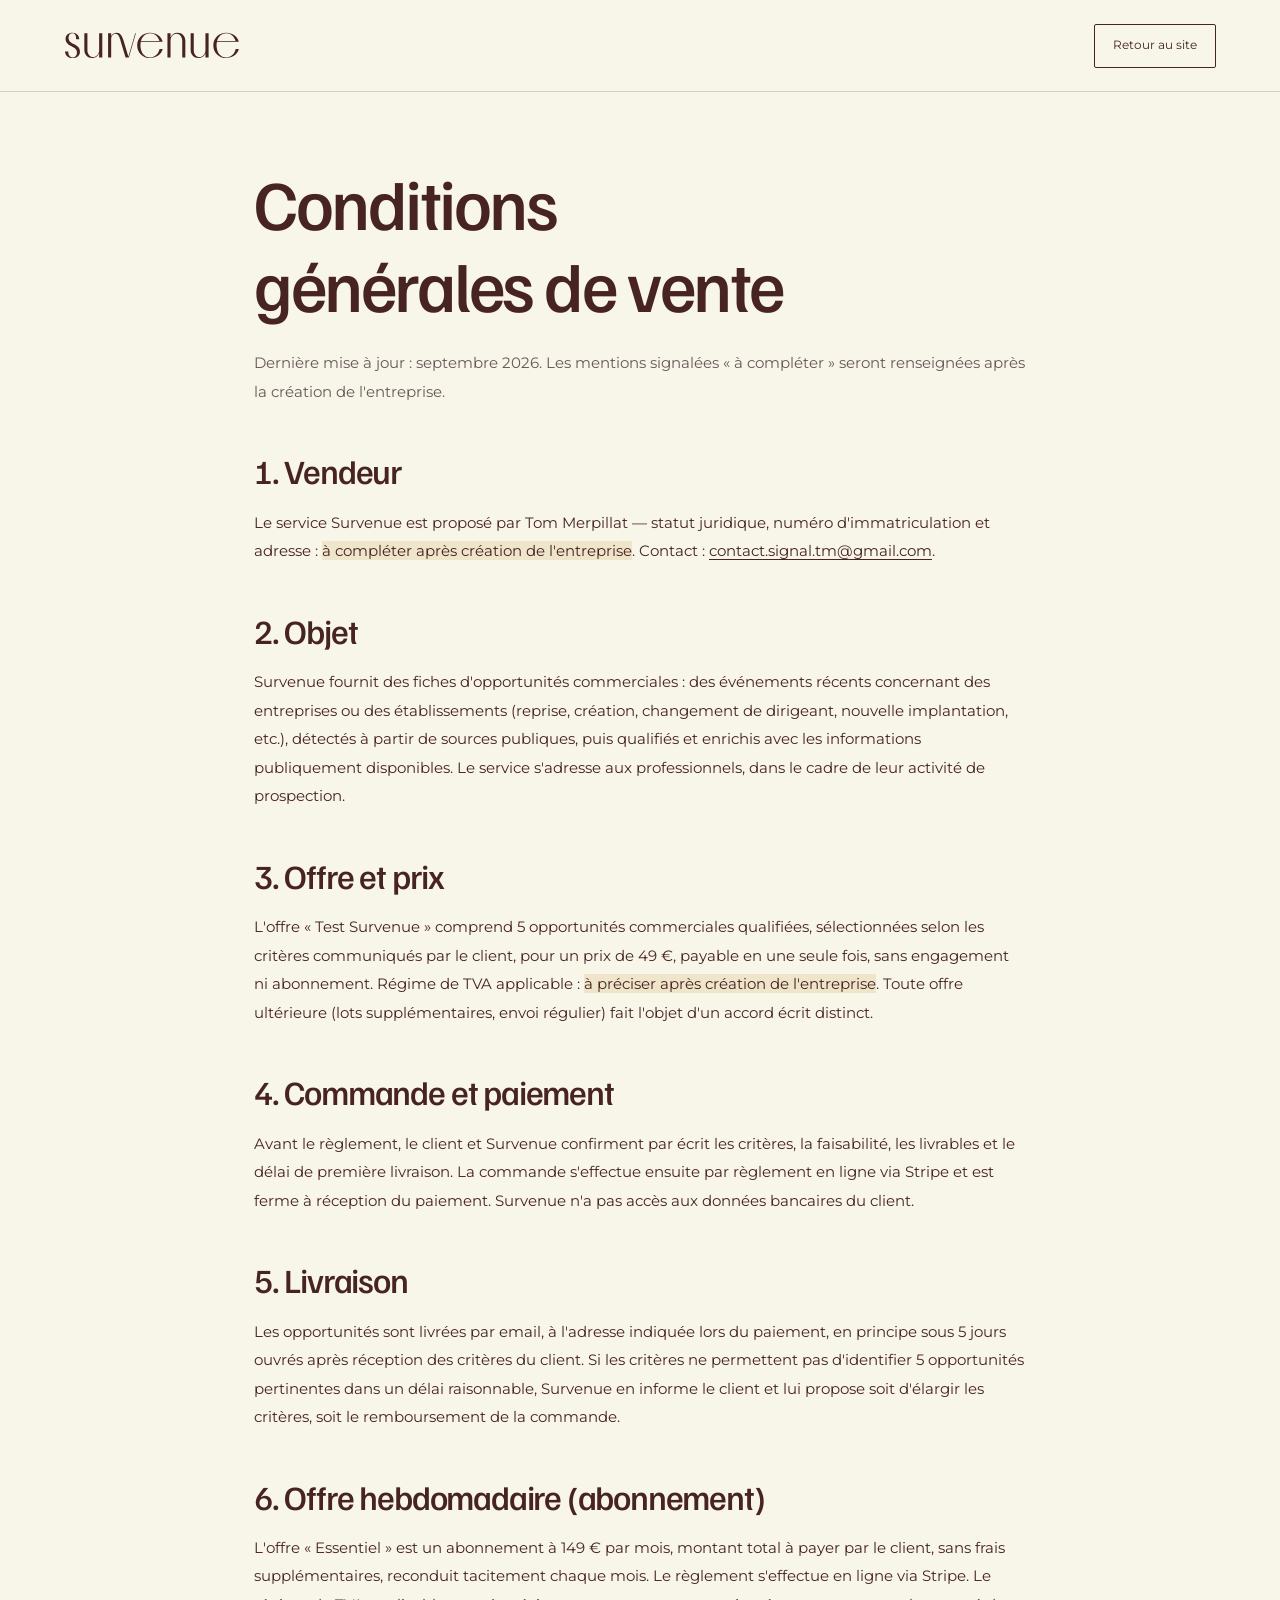
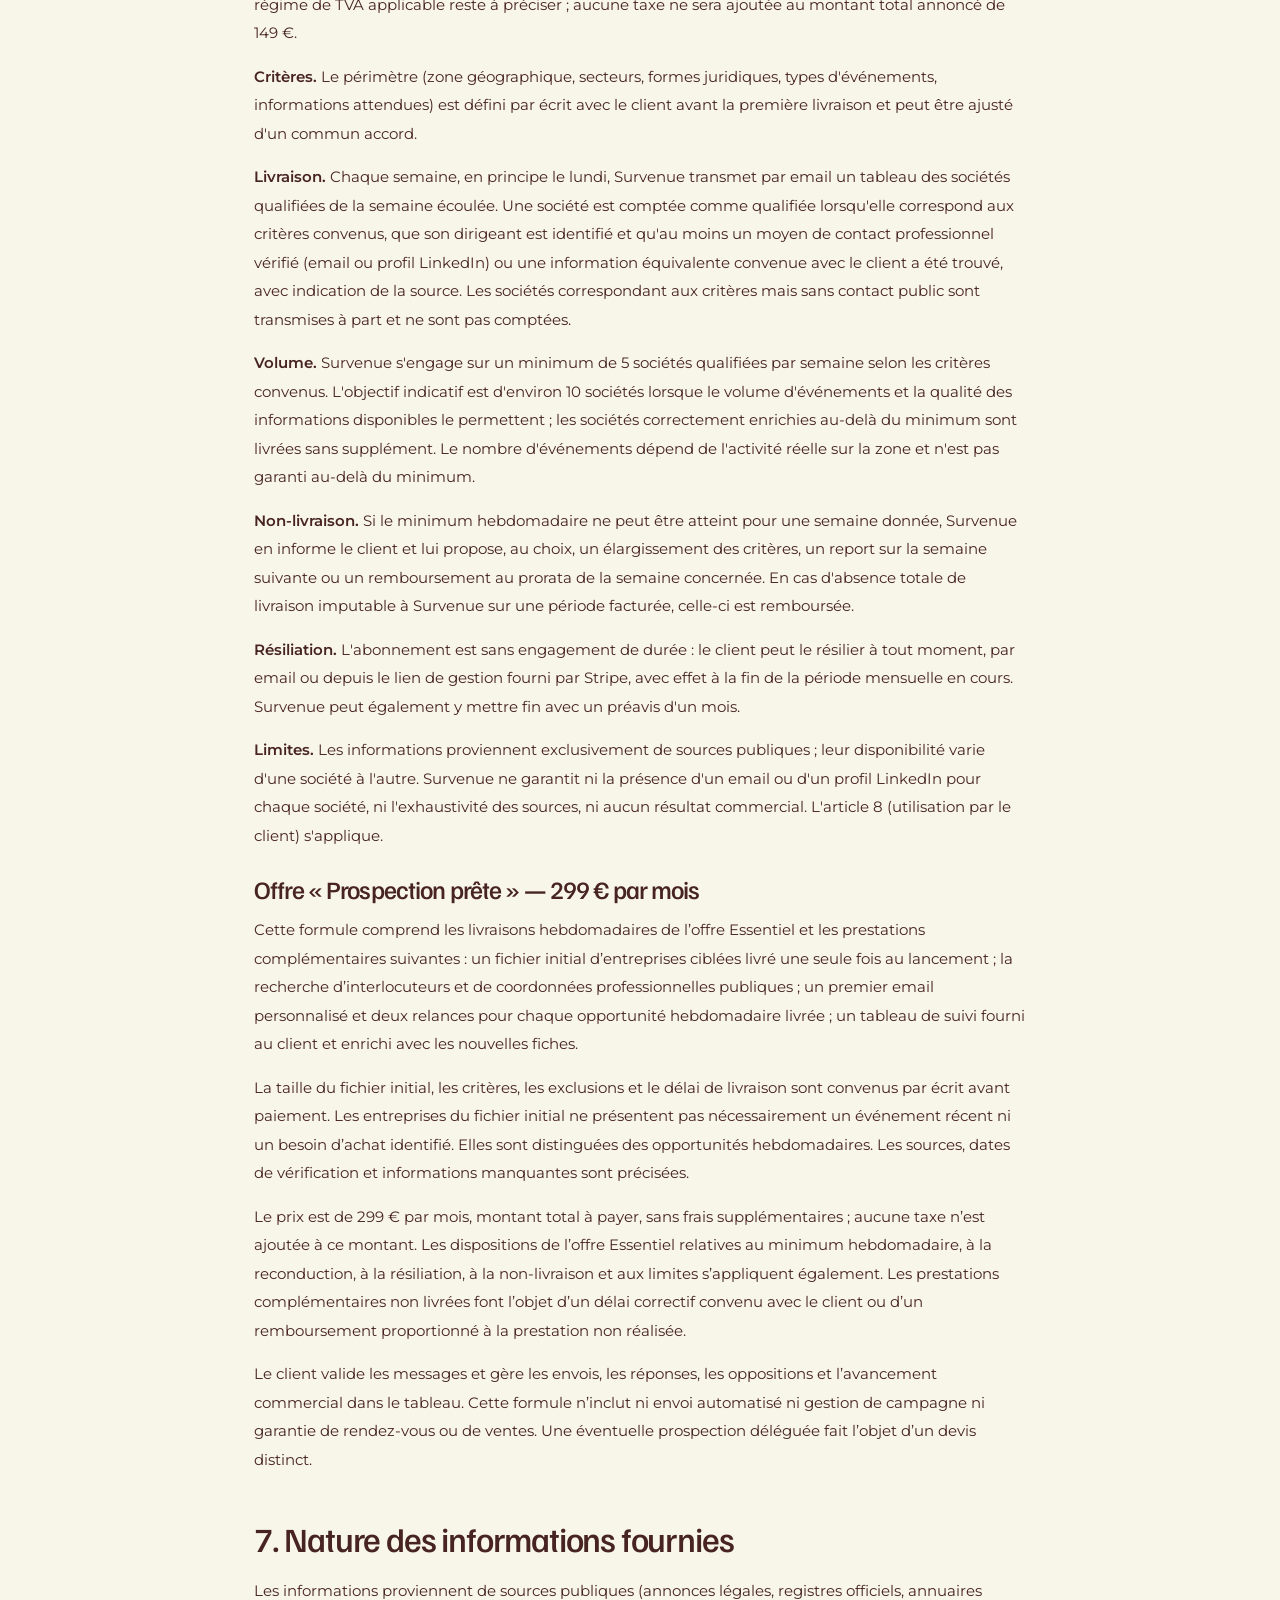
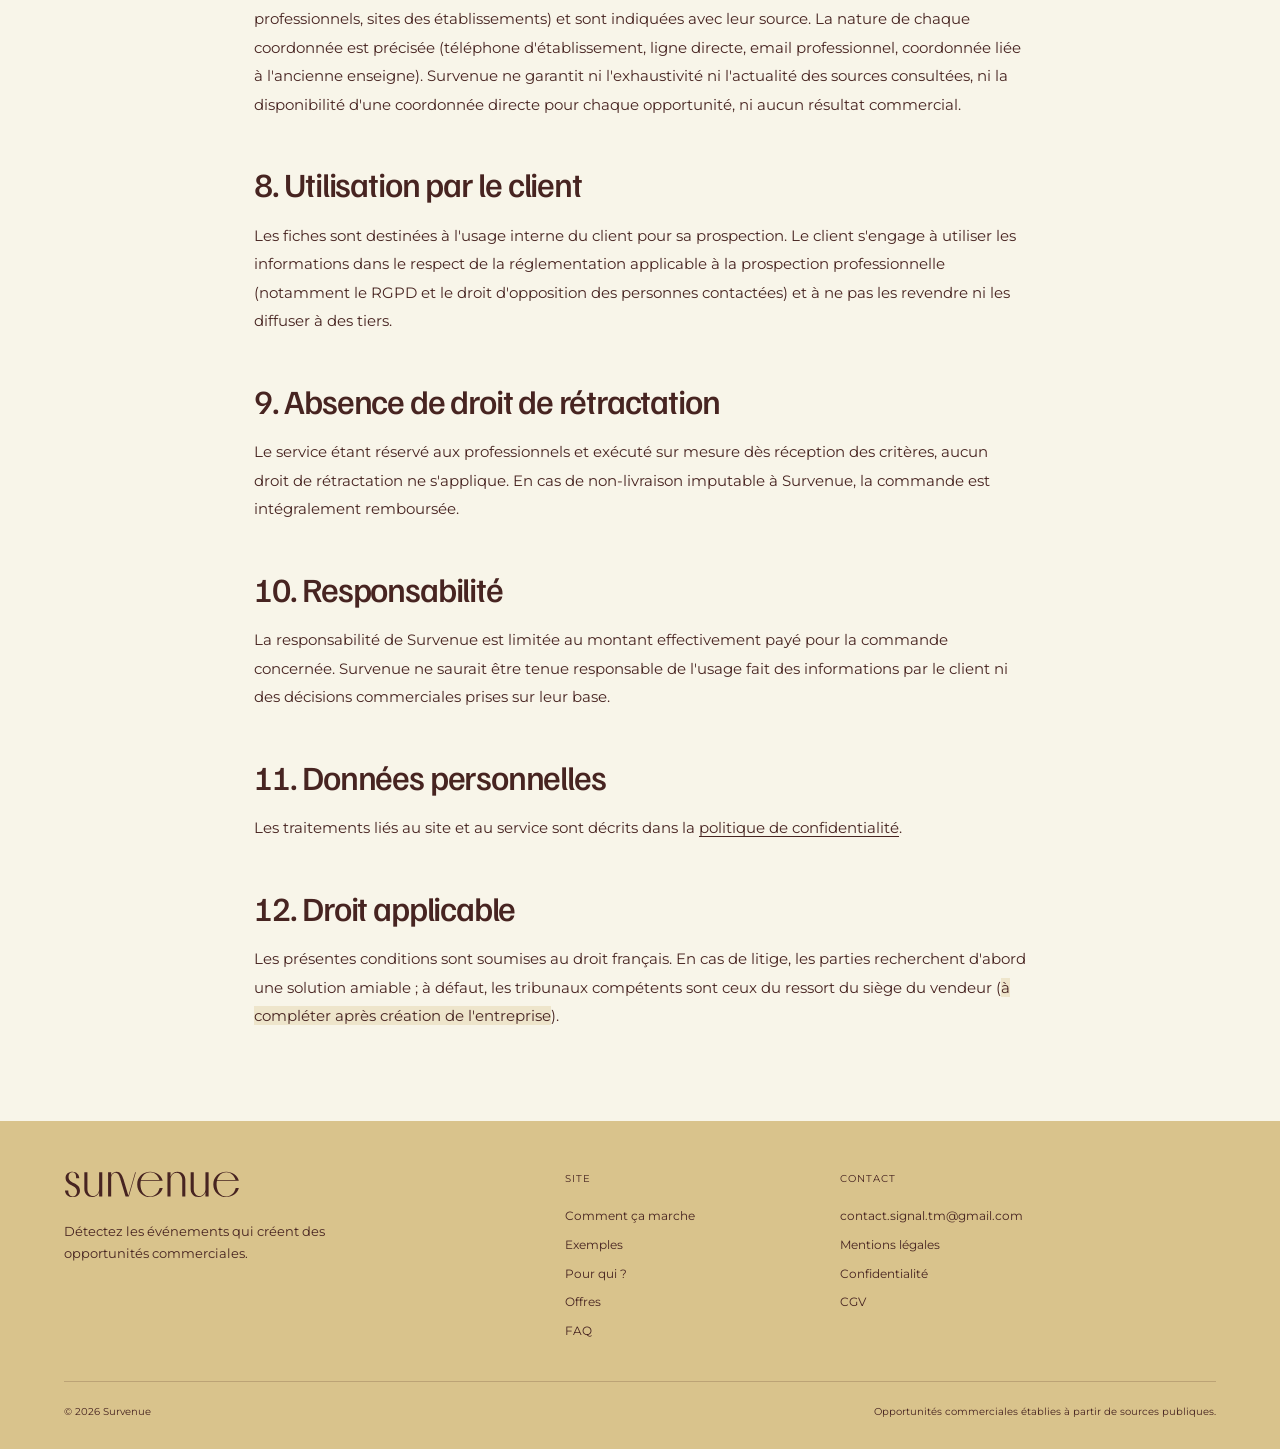
==== commit 8e058be9: "Use Familjen Grotesk and Montserrat from identity 1" ====
--- a/cgv.html
+++ b/cgv.html
@@ -8,8 +8,9 @@
   <meta name="robots" content="noindex">
   <link rel="canonical" href="https://survenue.com/cgv.html">
   <link rel="icon" href="favicon.svg" type="image/svg+xml">
-  <link rel="preload" href="assets/fonts/Lora-Regular.ttf" as="font" type="font/ttf" crossorigin>
-  <link rel="stylesheet" href="identity-3.css?v=20261016">
+  <link rel="preload" href="assets/fonts/FamiljenGrotesk-Medium.ttf" as="font" type="font/ttf" crossorigin>
+  <link rel="preload" href="assets/fonts/Montserrat-Regular.ttf" as="font" type="font/ttf" crossorigin>
+  <link rel="stylesheet" href="identity-3.css?v=20261016-typo1">
 </head>
 <body>
 <header class="nav is-scrolled" id="nav">
--- a/identity-3.css
+++ b/identity-3.css
@@ -1,15 +1,15 @@
 /* SURVENUE — Identité 3. Palette et tracés issus des PDF de la graphiste. */
-@font-face{font-family:Lora;src:url('assets/fonts/Lora-Regular.ttf') format('truetype');font-weight:400;font-style:normal;font-display:swap}
-
-@font-face{font-family:'Yi Baiti Local';src:local('Microsoft Yi Baiti');font-weight:400;font-display:swap}
-
-:root{--ivory:#F8F5E9;--sand:#D9C38C;--olive:#918B40;--brown:#472421;--ink:#261F23;--muted:#655957;--line:rgba(71,36,33,.2);--display:'Lora',Georgia,serif;--font:'Yi Baiti Local','Helvetica Neue',Arial,sans-serif;--gutter:clamp(22px,5vw,80px);--ease:cubic-bezier(.2,.7,.2,1)}
+@font-face{font-family:'Familjen Grotesk';src:url('assets/fonts/FamiljenGrotesk-Medium.ttf') format('truetype');font-weight:500;font-style:normal;font-display:swap}
+@font-face{font-family:Montserrat;src:url('assets/fonts/Montserrat-Regular.ttf') format('truetype');font-weight:400;font-style:normal;font-display:swap}
+@font-face{font-family:Montserrat;src:url('assets/fonts/Montserrat-Medium.ttf') format('truetype');font-weight:500;font-style:normal;font-display:swap}
+@font-face{font-family:Montserrat;src:url('assets/fonts/Montserrat-Semibold.ttf') format('truetype');font-weight:600 900;font-style:normal;font-display:swap}
+:root{--ivory:#F8F5E9;--sand:#D9C38C;--olive:#918B40;--brown:#472421;--ink:#261F23;--muted:#655957;--line:rgba(71,36,33,.2);--display:'Familjen Grotesk',Arial,sans-serif;--font:'Montserrat','Helvetica Neue',Arial,sans-serif;--gutter:clamp(22px,5vw,80px);--ease:cubic-bezier(.2,.7,.2,1)}
 
 *{box-sizing:border-box}
 html{scroll-behavior:smooth;scroll-padding-top:110px;-webkit-text-size-adjust:100%}
 body{margin:0;background:var(--ivory);color:var(--brown);font-family:var(--font);font-size:16px;font-weight:400;line-height:1.65;-webkit-font-smoothing:antialiased}
 h1,h2,h3,p,dl,dd{margin:0}
-h1,h2,h3{font-family:var(--display);font-weight:400;line-height:1.08;letter-spacing:-.025em;text-wrap:balance}
+h1,h2,h3{font-family:var(--display);font-weight:500;line-height:1.08;letter-spacing:-.025em;text-wrap:balance}
 h1{font-size:clamp(48px,6vw,88px)}
 h2{font-size:clamp(38px,4.2vw,62px)}
 h3{font-size:32px}
@@ -526,7 +526,7 @@
 }
 
 
-/* Nouvelle police demandée : Lora, le logo vectoriel reste celui de la graphiste. */
+/* Typographies de la proposition 1 ; logo et palette de l’identité 3 conservés. */
 h1,h2,h3{letter-spacing:-.045em;line-height:1.16}
 .clarity-hero h1{font-size:clamp(48px,4.7vw,70px);line-height:1.12;letter-spacing:-.055em}
 .clarity-card__name{font-size:30px}
@@ -562,3 +562,10 @@
 
 /* Contraste du texte courant sur l’olive (au moins 4,5:1). */
 .method,.method .heading>p,.case-cta,.identity-art>span{color:var(--ink)}
+
+/* Espacement adapté aux caractères sans empattement de la proposition 1. */
+h1,h2,h3{letter-spacing:-.035em}
+.clarity-hero h1{letter-spacing:-.045em}
+.clarity-card__name,.method-foot>span,.offer .amount{font-weight:500}
+.clarity-card__top{flex-wrap:wrap}
+@media(min-width:851px) and (max-width:1100px){.new-nav nav{gap:14px;font-size:11px}.new-nav{gap:16px}}
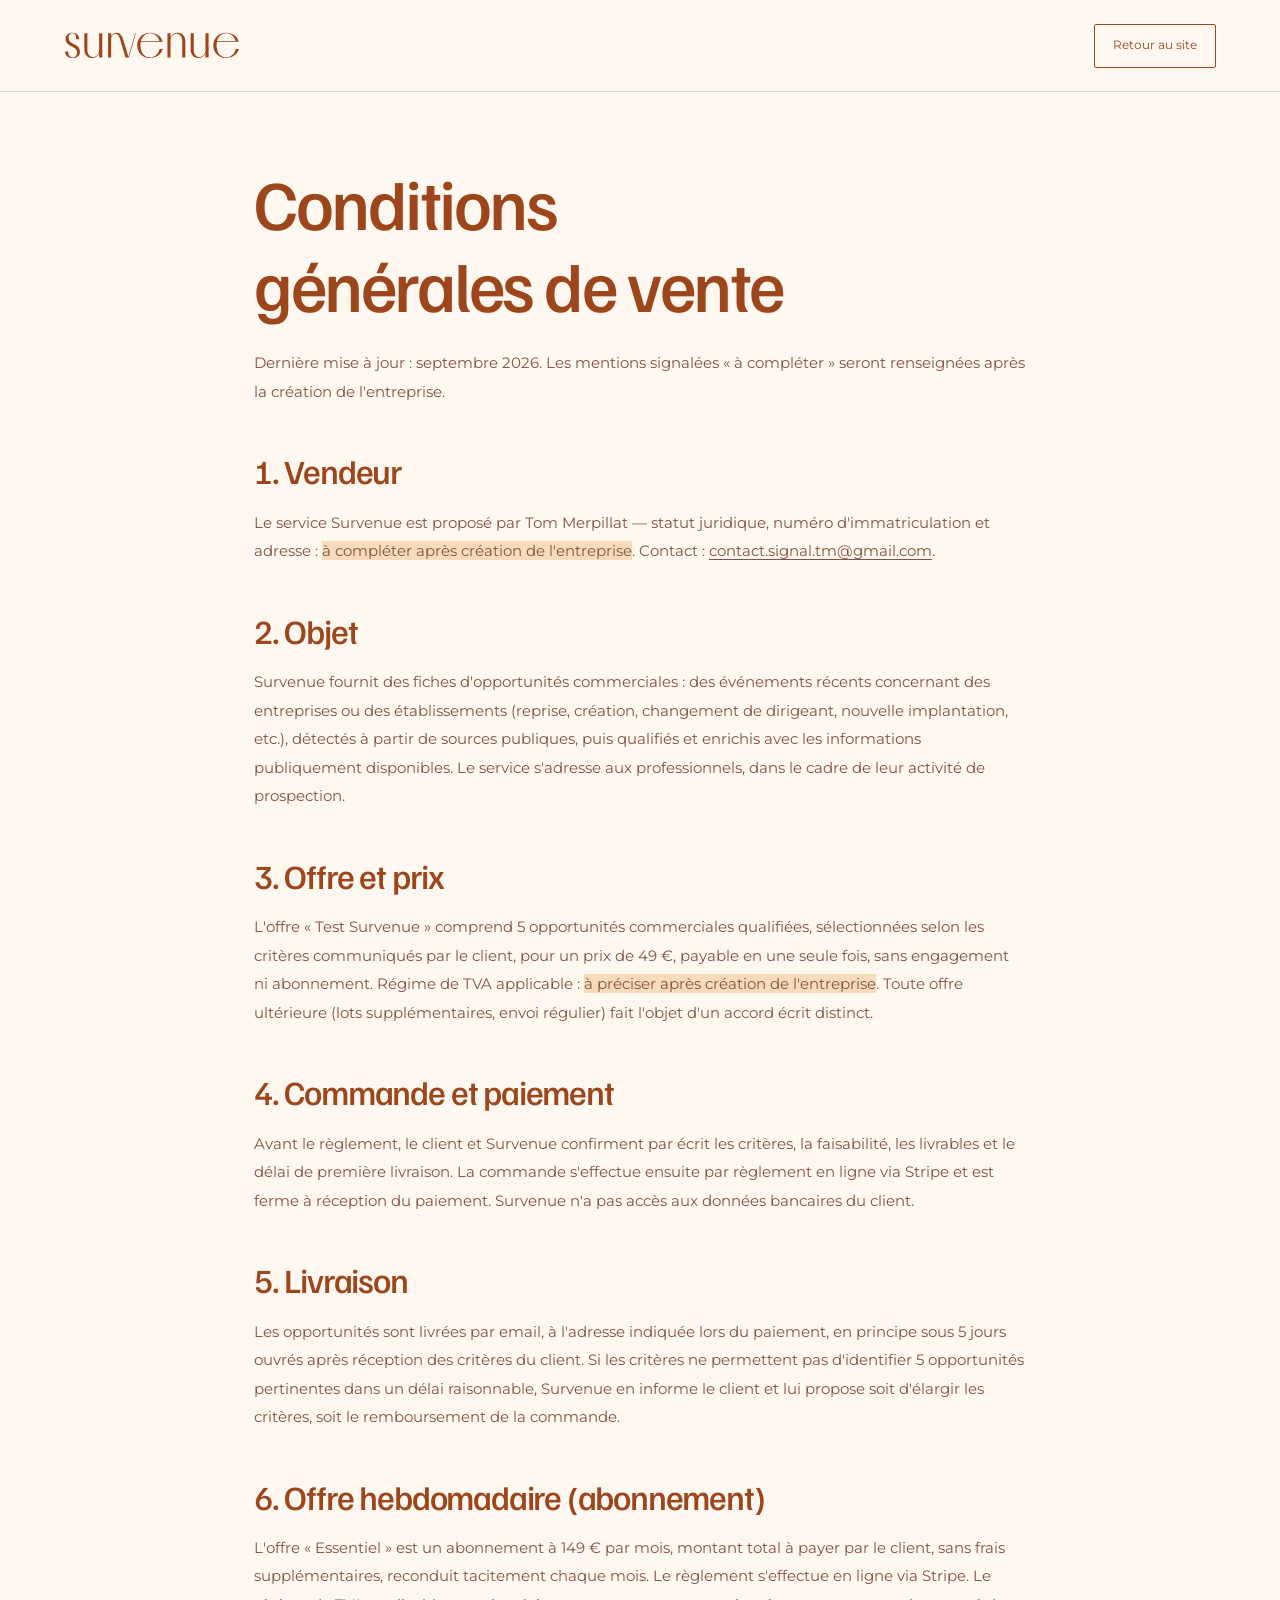
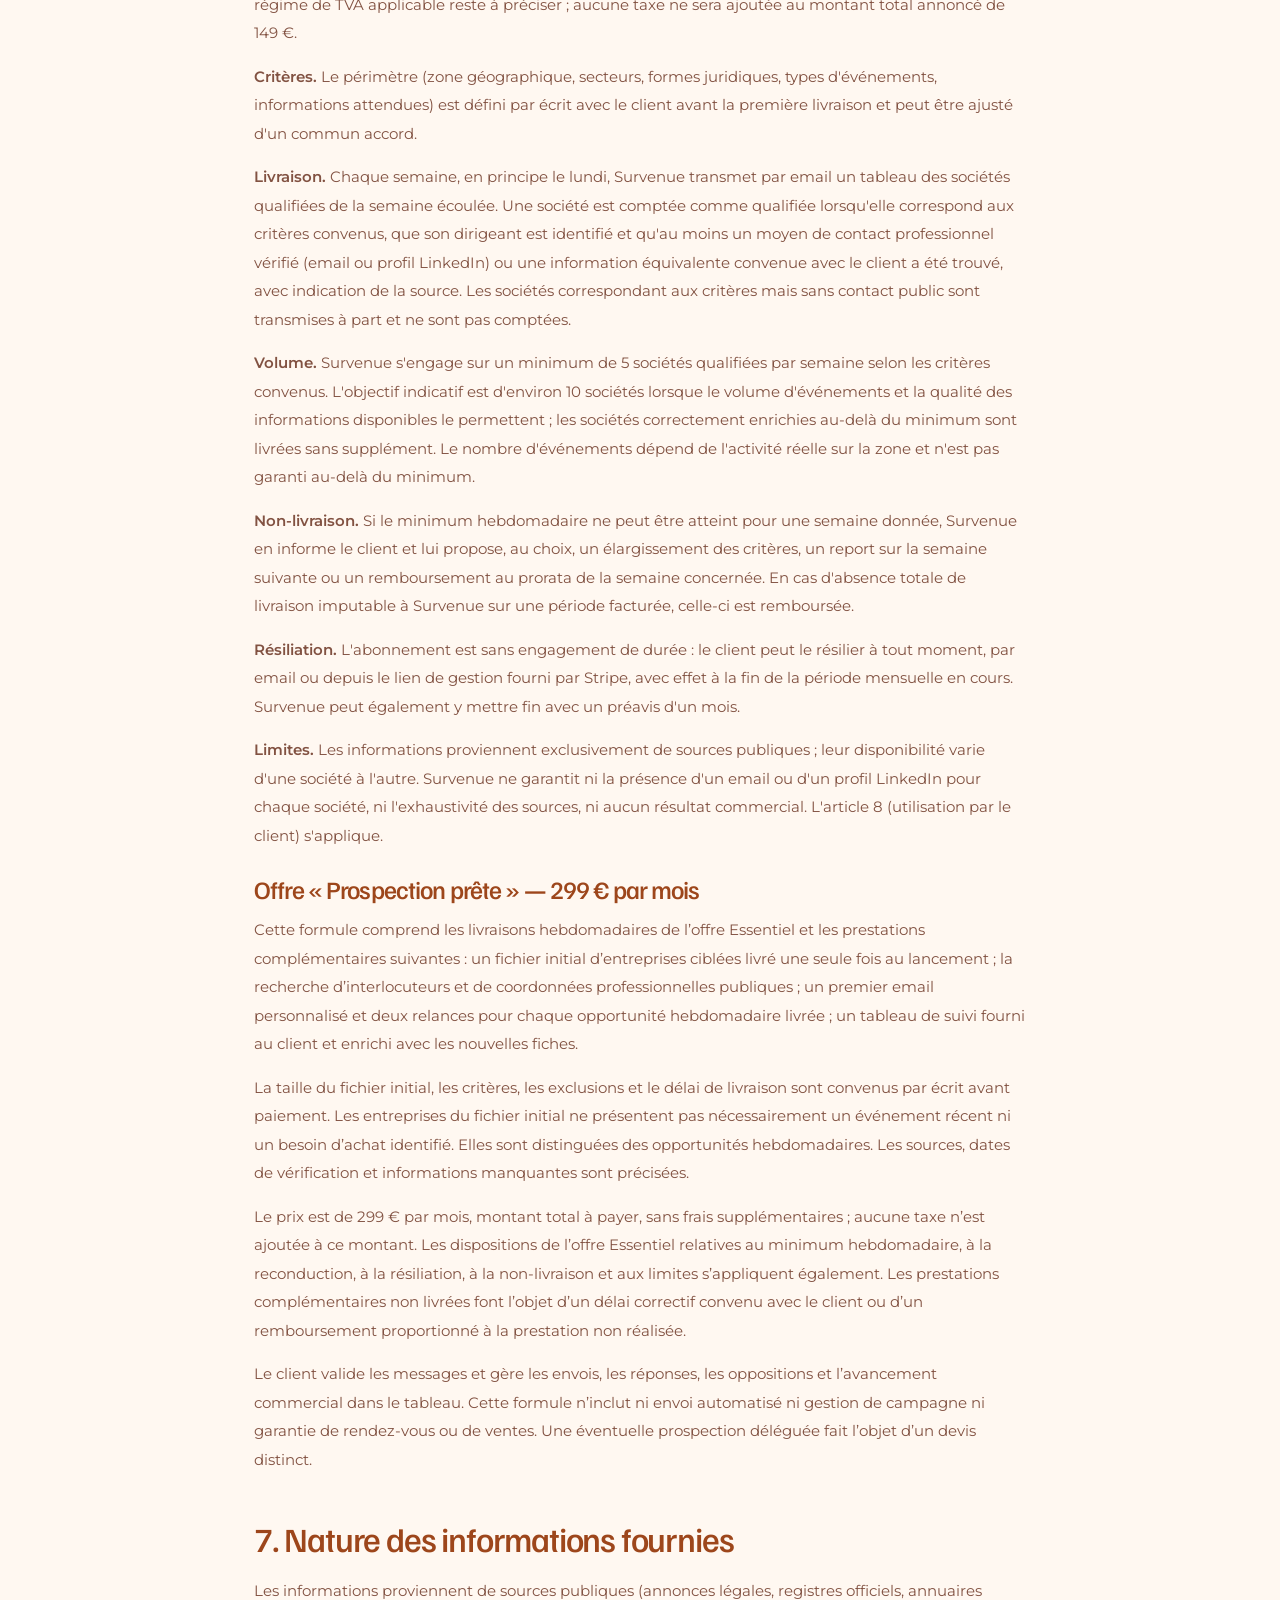
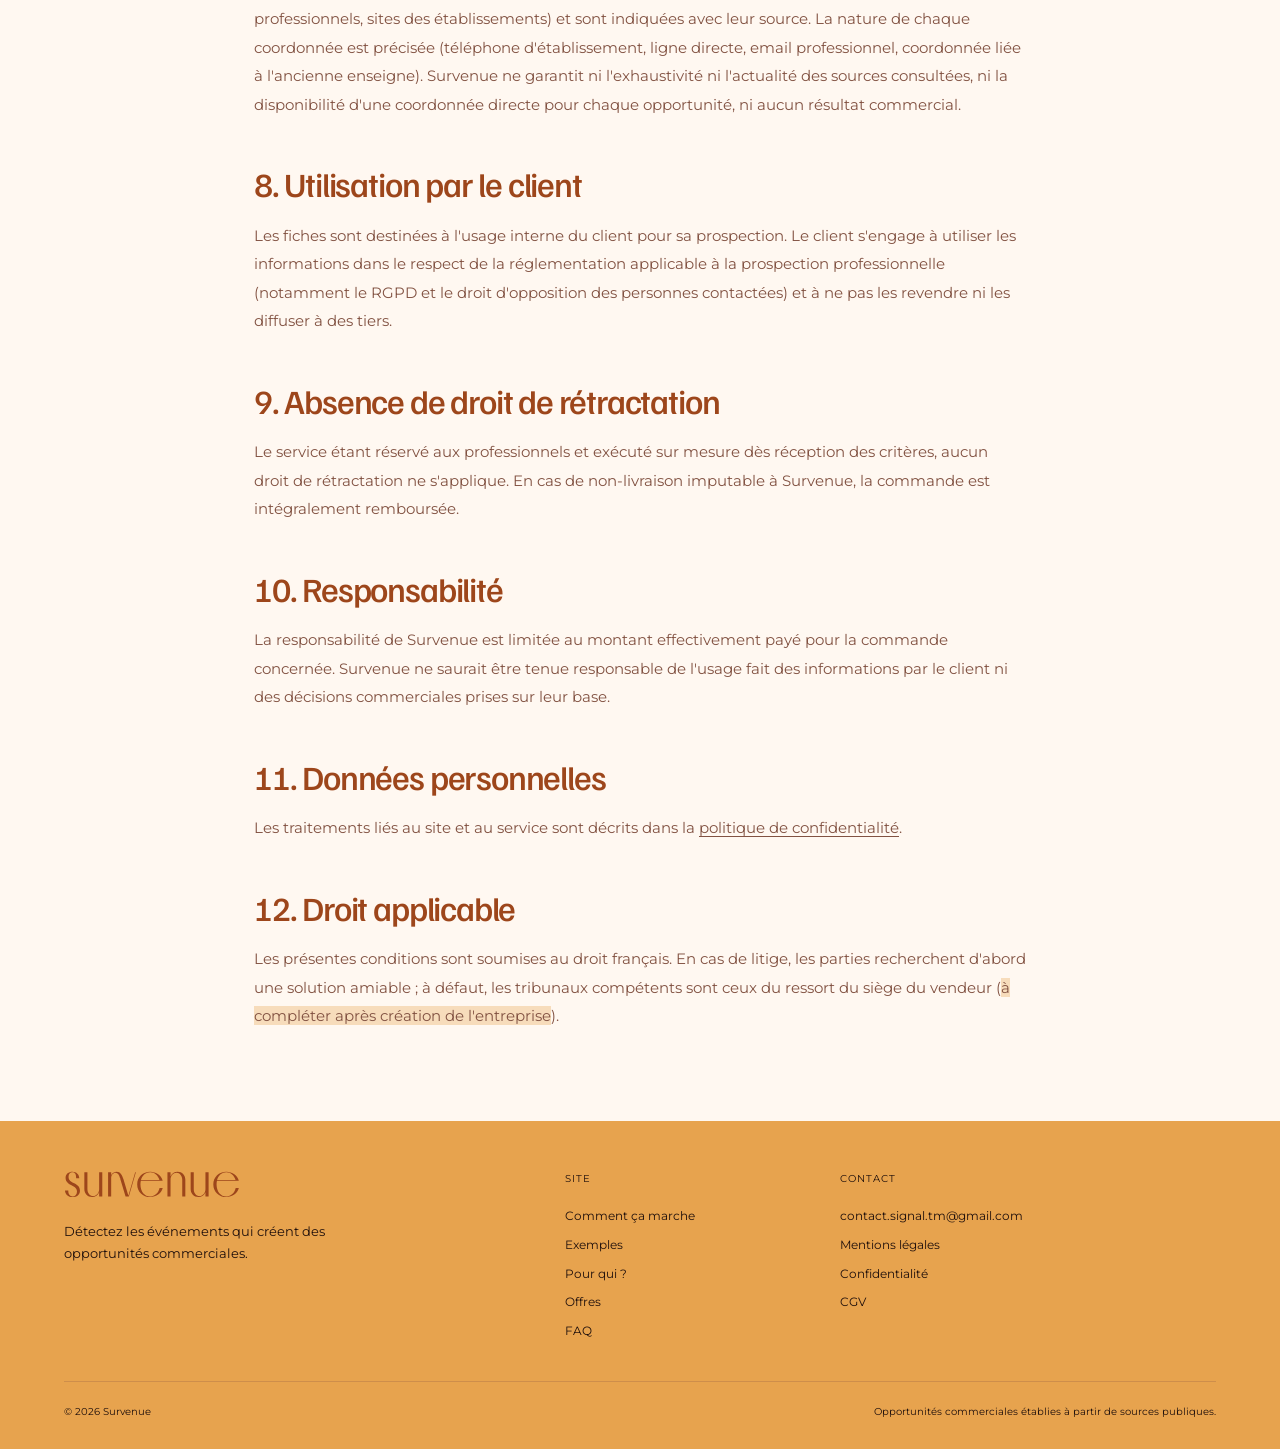
==== commit 6bedd0b7: "Apply identity 1 warm color palette across all pages" ====
--- a/cgv.html
+++ b/cgv.html
@@ -10,7 +10,7 @@
   <link rel="icon" href="favicon.svg" type="image/svg+xml">
   <link rel="preload" href="assets/fonts/FamiljenGrotesk-Medium.ttf" as="font" type="font/ttf" crossorigin>
   <link rel="preload" href="assets/fonts/Montserrat-Regular.ttf" as="font" type="font/ttf" crossorigin>
-  <link rel="stylesheet" href="identity-3.css?v=20261016-typo1">
+  <link rel="stylesheet" href="identity-1.css?v=20261016-palette1">
 </head>
 <body>
 <header class="nav is-scrolled" id="nav">
--- a/identity-1.css
+++ b/identity-1.css
@@ -0,0 +1,583 @@
+/* SURVENUE — Identité 1. Typographies et palette fournies par la graphiste. */
+@font-face{font-family:'Familjen Grotesk';src:url('assets/fonts/FamiljenGrotesk-Medium.ttf') format('truetype');font-weight:500;font-style:normal;font-display:swap}
+@font-face{font-family:Montserrat;src:url('assets/fonts/Montserrat-Regular.ttf') format('truetype');font-weight:400;font-style:normal;font-display:swap}
+@font-face{font-family:Montserrat;src:url('assets/fonts/Montserrat-Medium.ttf') format('truetype');font-weight:500;font-style:normal;font-display:swap}
+@font-face{font-family:Montserrat;src:url('assets/fonts/Montserrat-Semibold.ttf') format('truetype');font-weight:600 900;font-style:normal;font-display:swap}
+:root{--cream:#FFF8F1;--gold:#E7A34E;--coral:#D55840;--peach:#F19B66;--cocoa:#825242;--rust:#9D461B;--ink:#20100C;--muted:#825242;--line:rgba(130,82,66,.25);--display:'Familjen Grotesk',Arial,sans-serif;--font:'Montserrat','Helvetica Neue',Arial,sans-serif;--gutter:clamp(22px,5vw,80px);--ease:cubic-bezier(.2,.7,.2,1)}
+
+*{box-sizing:border-box}
+html{scroll-behavior:smooth;scroll-padding-top:110px;-webkit-text-size-adjust:100%}
+body{margin:0;background:var(--cream);color:var(--cocoa);font-family:var(--font);font-size:16px;font-weight:400;line-height:1.65;-webkit-font-smoothing:antialiased}
+h1,h2,h3,p,dl,dd{margin:0}
+h1,h2,h3{color:var(--rust);font-family:var(--display);font-weight:500;line-height:1.08;letter-spacing:-.025em;text-wrap:balance}
+h1{font-size:clamp(48px,6vw,88px)}
+h2{font-size:clamp(38px,4.2vw,62px)}
+h3{font-size:32px}
+h1 em,h2 em,h3 em{font:inherit}
+p{color:inherit}
+a{color:inherit;text-decoration:none}
+button,input,select,textarea{font:inherit;color:inherit}
+button,summary{cursor:pointer}
+img,svg,video{display:block;max-width:100%;height:auto}
+button{border:0}
+ul,ol{margin:0;padding:0;list-style:none}
+::selection{background:var(--gold);color:var(--rust)}
+:focus-visible{outline:2px solid var(--rust);outline-offset:5px}
+[hidden]{display:none!important}
+.wrap,.container{max-width:1440px;margin-inline:auto;padding-inline:var(--gutter)}
+.skip{position:fixed;z-index:100;top:12px;left:16px;padding:12px 20px;background:var(--rust);color:var(--cream);transform:translateY(-180%)}
+.skip:focus{transform:none}
+.label,.clarity-eyebrow,.case-eyebrow,.form-overline{font-family:var(--font);font-size:11px;line-height:1.5;letter-spacing:.13em;text-transform:uppercase;margin-bottom:22px}
+.label:empty{display:none}
+.text-link,.case-text-link{display:inline-block;border-bottom:1px solid currentColor;padding-block:6px;line-height:1.6;font-size:14px}
+.text-link:hover,.case-text-link:hover{color:var(--ink)}
+
+/* Navigation and buttons */
+.new-nav,.intake-nav,.nav{height:92px;padding-inline:var(--gutter);display:flex;align-items:center;justify-content:space-between;gap:28px;background:var(--cream);border-bottom:1px solid var(--line)}
+.new-nav{position:sticky;top:0;z-index:40}
+.new-brand,.brand{display:block;flex-shrink:0}
+.new-brand img,.brand img{width:176px;height:auto}
+.new-nav nav{display:flex;gap:30px;font-size:13px}
+.new-nav nav a{padding-block:14px;position:relative}
+.new-nav nav a::after{content:'';position:absolute;left:0;bottom:6px;width:100%;height:1px;background:var(--rust);transform:scaleX(0);transform-origin:left;transition:transform .2s}
+.new-nav nav a:hover::after,.new-nav nav a.is-active::after{transform:scaleX(1)}
+.action,.btn{display:inline-flex;align-items:center;justify-content:space-between;gap:25px;padding:17px 23px;min-height:54px;background:var(--rust);color:var(--cream);border:1px solid var(--rust);border-radius:2px;font-size:14px;line-height:1.4;transition:background .2s,color .2s,transform .2s;text-align:left}
+.action:hover,.btn:hover{background:var(--ink);border-color:var(--ink);transform:translateY(-2px)}
+.action:focus-visible,.btn:focus-visible{outline-color:var(--coral)}
+.action span{font-size:21px;line-height:1}
+.nav-action{padding:12px 18px;min-height:44px;font-size:12px;gap:12px}
+.menu{display:none;background:transparent;font-size:14px;padding:12px 0 12px 14px;min-height:44px}
+.sv-progress{position:absolute;left:0;bottom:-1px;width:100%;height:2px;background:var(--coral);transform:scaleX(var(--sv-progress,0));transform-origin:left}
+.new-nav.is-scrolled{box-shadow:0 4px 20px #20100c06}
+
+/* Opening: warm terracotta palette with a peach and gold document backdrop. */
+.clarity-hero{position:relative;padding:64px 0 48px;overflow:hidden}
+.clarity-hero__inner{display:grid;grid-template-columns:1.08fr 1fr;gap:clamp(35px,5vw,88px);align-items:center}
+.clarity-hero__copy{padding-block:30px}
+.clarity-eyebrow{display:flex;align-items:center;gap:10px;margin-bottom:30px;font-size:10px}
+.clarity-dot{width:7px;height:7px;background:var(--coral);border-radius:50%;flex-shrink:0}
+.clarity-hero h1{font-size:clamp(54px,5.9vw,88px);line-height:1.02;letter-spacing:-.038em;max-width:660px}
+.clarity-hero h1 em{color:var(--rust)}
+.identity-intro{max-width:440px;font-size:16px;line-height:1.7;margin-top:28px;color:var(--muted)}
+.clarity-hero__actions{display:flex;align-items:center;gap:25px;margin-top:32px;flex-wrap:wrap}
+.clarity-secondary{font-size:13px;border-bottom:1px solid var(--line);padding-block:8px}
+.clarity-secondary span{margin-left:10px}
+.clarity-hero__note{font-size:11px;line-height:1.7;max-width:400px;margin-top:20px;color:var(--muted)}
+.clarity-hero__steps{display:flex;gap:20px;margin-top:46px;padding-top:20px;border-top:1px solid var(--line);font-size:10px;line-height:1.5}
+.clarity-hero__steps span{display:flex;gap:9px;align-items:baseline}
+.clarity-hero__steps strong{font-weight:400}
+.clarity-hero__visual{position:relative;padding:115px 28px 26px;min-width:0;isolation:isolate}
+.identity-art{position:absolute;inset:0 0 88px;background:var(--peach);z-index:-1;overflow:hidden}
+.identity-art::before{content:'';position:absolute;inset:28% -50% -50% -30%;background:radial-gradient(ellipse at 15% 100%,var(--gold) 0,transparent 53%),radial-gradient(ellipse at 85% 90%,var(--coral) 0,transparent 61%);filter:blur(30px);opacity:.8}
+.identity-art img{position:absolute;width:170px;right:33px;top:22px;opacity:.28;transform:rotate(-8deg)}
+.identity-art>span{position:absolute;left:28px;top:28px;z-index:1;font-size:9px;line-height:1.9;letter-spacing:.13em}
+.clarity-card{position:relative;background:var(--cream);box-shadow:0 14px 36px #20100c1c;transform:rotate(-2deg);border:1px solid #9D461B18}
+.clarity-card__top{display:flex;justify-content:space-between;gap:10px;padding:17px 20px;border-bottom:1px solid var(--line);font-size:8px;line-height:1.6;letter-spacing:.06em}
+.clarity-card__top>span:first-child{display:flex;align-items:center;gap:8px}
+.clarity-card__top i{width:5px;height:5px;background:var(--coral);border-radius:50%}
+.clarity-card__body{padding:24px}
+.clarity-card__label{font-size:9px;letter-spacing:.1em;margin-bottom:12px}
+.clarity-card__name{font-family:var(--display);font-size:35px;line-height:1.1;margin-bottom:7px}
+.clarity-card__company{font-size:11px;color:var(--muted);margin-bottom:22px}
+.clarity-card dl>div{display:grid;grid-template-columns:75px 1fr;gap:12px;padding:9px 0;border-top:1px solid var(--line);font-size:11px;line-height:1.6}
+.clarity-card dt{color:var(--muted)}
+.clarity-card dd{overflow-wrap:anywhere}
+.clarity-card dd small{font-size:10px;color:var(--muted)}
+.clarity-card__context{font-size:11px;line-height:1.7;background:#E7A34E33;margin-top:15px;padding:14px}
+.clarity-card__context strong{font-weight:500;display:block;margin-bottom:5px}
+.clarity-card__footer{border-top:1px solid var(--line);padding:12px 20px;display:flex;justify-content:space-between;gap:10px;font-size:8px;line-height:1.7}
+.clarity-hero__caption{font-size:10px;line-height:1.7;margin:20px 2px 0;color:var(--muted)}
+.sv-scan,.clarity-hero__grain{display:none}
+
+/* Section rhythm and evidence */
+.new-section,.delivery,.qualification,.case-section{padding-block:96px}
+.heading{display:grid;grid-template-columns:1.35fr 1fr;gap:70px;align-items:end;margin-bottom:48px}
+.heading>p{max-width:410px;font-size:15px;color:var(--muted);line-height:1.8}
+.heading h2{max-width:750px}
+.heading .label{margin-bottom:20px}
+.real-example{display:grid;grid-template-columns:1fr 1fr;gap:60px;align-items:center}
+.real-example__intro{max-width:500px}
+.real-example__eyebrow{font-size:10px;letter-spacing:.08em;border-top:1px solid var(--coral);padding-top:24px;margin-bottom:23px}
+.real-example__intro h3{font-size:38px;line-height:1.12;margin-bottom:24px}
+.real-example__intro>p:not(.real-example__eyebrow){font-size:14px;margin-block:15px;color:var(--muted)}
+.real-example__intro .action{margin-top:22px}
+.real-example__sheet{padding:32px;background:#FFFCF8;border:1px solid var(--line);box-shadow:10px 10px 0 #E7A34E40}
+.real-example__sheet-head{display:flex;justify-content:space-between;font-size:10px;letter-spacing:.08em;padding-bottom:24px}
+.real-example__sheet dl>div,.case-sheet dl>div{display:grid;grid-template-columns:120px 1fr;gap:20px;padding:16px 0;border-top:1px solid var(--line);font-size:13px}
+.real-example__sheet dt,.case-sheet dt{font-size:11px;color:var(--muted)}
+.real-example__sheet>p{font-size:10px;color:var(--muted);border-top:1px solid var(--line);padding-top:20px}
+.delivery{padding-top:25px}
+.delivery-summary,.quality-grid,.steps,.case-columns{display:grid;grid-template-columns:repeat(3,minmax(0,1fr));gap:40px}
+.delivery-summary article,.quality-grid article{padding-top:23px;border-top:1px solid var(--line)}
+.delivery-summary article>span,.quality-grid article>span,.steps article>span{font-size:10px;letter-spacing:.1em}
+.delivery-summary h3,.quality-grid h3{font-size:29px;line-height:1.15;margin:20px 0 18px}
+.delivery-summary p,.quality-grid p{font-size:14px;color:var(--muted)}
+.delivery-summary__note,.quality-note{max-width:900px;font-size:12px;color:var(--muted);margin-top:35px}
+.qualification{background:var(--gold);max-width:none}
+.qualification>h2{max-width:800px}
+.quality-grid{margin-top:48px}
+.qualification .label{margin-bottom:23px}
+.audience-grid{display:grid;grid-template-columns:1fr 1fr;gap:40px}
+.audience-grid article{border-top:1px solid var(--rust);padding:32px 0 0}
+.audience-grid article+article{padding-left:40px;border-left:1px solid var(--line)}
+.audience-grid h3{font-size:38px;max-width:500px;margin-bottom:22px}
+.audience-grid article>p:not(.label){font-size:14px;color:var(--muted);max-width:470px}
+.audience-grid dl{margin-block:28px;font-size:13px;max-width:470px}
+.audience-grid dt{font-size:10px;text-transform:uppercase;letter-spacing:.09em;margin-bottom:8px}
+.audience-grid dd{color:var(--muted);margin-bottom:20px}
+.sv-cta-band{padding-bottom:96px}
+.sv-cta-band__inner{background:var(--rust);color:var(--cream);padding:48px;display:flex;gap:40px;justify-content:space-between;align-items:center}
+.sv-cta-band h2{font-size:42px}
+.sv-cta-band__actions{max-width:270px}
+.sv-cta-band .action{background:var(--cream);color:var(--rust);border-color:var(--cream)}
+.sv-cta-band small{display:block;font-size:11px;margin-top:14px;opacity:.85}
+.sv-cta-band .label{color:var(--gold)}
+
+/* Method and offers */
+.method{padding:96px 0;background:var(--coral);color:var(--rust)}
+.method .heading>p{color:var(--rust)}
+.steps{gap:50px;margin-top:55px}
+.steps article{border-top:1px solid #9D461B66;padding-top:18px}
+.steps article>div{font-family:var(--display);font-size:88px;line-height:1.2;margin:15px 0 12px}
+.steps h3{font-size:34px;margin-bottom:16px}
+.steps p{font-size:14px;max-width:330px}
+.method-foot{display:flex;justify-content:space-between;gap:60px;border-top:1px solid #9D461B66;padding-top:25px;margin-top:48px}
+.method-foot>span{font-family:var(--display);font-size:30px;line-height:1.2}
+.method-foot p{font-size:12px;max-width:420px}
+.new-pricing{display:grid;grid-template-columns:repeat(3,minmax(0,1fr));gap:18px;margin-top:25px;align-items:stretch}
+.offer{position:relative;display:flex;flex-direction:column;border:1px solid var(--line);padding:32px 26px;background:var(--cream);min-width:0}
+.offer.featured{background:var(--rust);color:var(--cream);border-color:var(--rust)}
+.offer-top{display:flex;flex-direction:column;gap:6px;min-height:58px;font-size:9px;letter-spacing:.08em;margin-bottom:18px}
+.offer-top small{font-size:11px;letter-spacing:0;opacity:.75}
+.offer h3{font-size:32px;min-height:70px}
+.offer .amount{font-family:var(--display);font-size:57px;line-height:1.1;letter-spacing:-.04em;margin:20px 0}
+.amount span{font-family:var(--font);font-size:12px;letter-spacing:0;white-space:nowrap}
+.offer>p:not(.amount){font-size:13px;line-height:1.7;min-height:90px}
+.offer ul{margin:24px 0 32px;font-size:12px;line-height:1.75;flex:1}
+.offer li{padding:9px 0 9px 20px;border-top:1px solid var(--line);position:relative}
+.offer li::before{content:'↗';position:absolute;left:0}
+.offer.featured li{border-color:#FFF8F133}
+.offer .action{font-size:12px;width:100%;gap:12px;padding:15px 18px}
+.offer.featured .action{background:var(--gold);color:var(--rust);border-color:var(--gold)}
+.offer>small{font-size:10px;line-height:1.8;margin-top:20px;opacity:.8}
+.sv-ribbon{position:absolute;top:-13px;right:20px;font-size:9px;letter-spacing:.1em;background:var(--gold);color:var(--rust);padding:5px 12px}
+.pricing-note{display:grid;grid-template-columns:1fr 1fr;gap:20px 40px;margin-top:32px;font-size:12px;line-height:1.8;color:var(--muted)}
+.pricing-note strong{color:var(--rust);font-weight:500}
+.pricing-note p:last-child{grid-column:1/-1}
+.pricing-note .text-link{font-size:12px}
+.offer-comparison-details{border-block:1px solid var(--line);margin-block:12px 36px}
+.offer-comparison-details>summary{padding:18px 0;font-size:13px}
+.table-scroll{overflow-x:auto;max-width:100%;padding-bottom:20px}
+.table-scroll table{border-collapse:collapse;width:100%;min-width:630px;font-size:12px;text-align:left}
+.table-scroll caption{text-align:left;padding:15px 0;font-size:13px}
+.table-scroll td,.table-scroll th{border-bottom:1px solid var(--line);padding:14px 12px;font-weight:400;vertical-align:top}
+.table-scroll thead{background:var(--gold)}
+.table-scroll p{font-size:10px;margin-top:18px}
+
+/* Questions, contact, wordmark */
+.new-faq{display:grid;grid-template-columns:.8fr 1.2fr;gap:80px;padding-block:25px 96px}
+.new-faq>div:first-child>p:last-child{font-size:14px;margin-top:28px}
+.faq details{border-top:1px solid var(--line)}
+.faq details:last-child{border-bottom:1px solid var(--line)}
+summary{list-style:none}
+summary::-webkit-details-marker{display:none}
+.faq summary{font-size:15px;line-height:1.5;padding:23px 35px 23px 0;position:relative}
+.faq summary::after,.offer-comparison-details>summary::after{content:'+';float:right;font-size:22px;font-weight:300;line-height:1}
+.faq summary::after{position:absolute;right:3px;top:24px}
+.faq details[open]>summary::after,.offer-comparison-details[open]>summary::after{content:'−'}
+.faq details p{font-size:14px;line-height:1.8;color:var(--muted);padding:0 35px 24px 0}
+.founder{border-top:1px solid var(--line);padding-block:65px 75px;display:grid;grid-template-columns:1fr 1fr;gap:18px 60px}
+.founder>.label{grid-column:1/-1;margin:0}
+.founder h2{font-size:46px;grid-row:2/4}
+.founder>p:not(.label){font-size:14px;max-width:520px;color:var(--muted)}
+.founder .text-link{justify-self:start}
+.new-contact{background:var(--gold);overflow:hidden}
+.new-contact>.wrap{position:relative;padding-block:86px}
+.new-contact h2{font-size:clamp(54px,7vw,100px);max-width:880px;position:relative;z-index:1}
+.new-contact .action{margin-top:35px;position:relative;z-index:1}
+.new-contact .wrap>p:last-of-type{font-size:12px;margin-top:20px}
+.contact-star{position:absolute;right:8%;top:70px;width:160px;height:auto;opacity:.2;transform:rotate(8deg)}
+.new-footer{padding-top:45px}
+.new-footer>div:first-child{display:flex;justify-content:space-between;align-items:center;gap:35px;padding-bottom:40px;font-size:13px}
+.new-footer>div:first-child>p{font-size:12px}
+.new-footer>div:nth-child(2){display:flex;gap:25px;justify-content:space-between;align-items:center;padding-top:22px;border-top:1px solid var(--line);font-size:10px}
+.new-footer nav{display:flex;gap:25px}
+.footer-wordmark{padding:60px 0 28px}
+.footer-wordmark img{width:100%;height:auto}
+.mobile-intake{display:none}
+
+/* Request form */
+.intake-nav>a:last-child{font-size:13px}
+.intake-layout{max-width:1360px;margin:auto;padding:70px var(--gutter) 90px;display:grid;grid-template-columns:1fr 1.05fr;gap:75px;align-items:start}
+.intake-intro{padding-top:25px;border-top:1px solid var(--coral);position:sticky;top:40px}
+.intake-intro h1{font-size:clamp(42px,4vw,60px);margin-bottom:25px}
+.intake-intro h1 em{display:block;font-size:.62em;line-height:1.2;margin-top:20px;color:var(--muted)}
+.intake-intro>p:not(.label){font-size:14px;color:var(--muted);max-width:440px}
+.intake-mini-flow{display:grid;margin:32px 0;border-top:1px solid var(--line)}
+.intake-mini-flow>span{display:flex;gap:20px;padding:15px 0;border-bottom:1px solid var(--line);font-size:11px}
+.intake-mini-flow strong{font-weight:400;font-size:14px}
+.intake-intro .intake-note{font-size:12px!important;margin-bottom:20px}
+.intake-intro>a{font-size:12px;text-decoration:underline;text-underline-offset:4px}
+.intake-card{background:#FFFCF8;border:1px solid var(--line);padding:35px;box-shadow:9px 9px 0 #E7A34E40;min-width:0}
+.intake-card h2{font-size:38px;margin:12px 0 18px}
+.intake-card p{font-size:13px;line-height:1.7;margin-bottom:18px}
+.intake-card .form-overline{font-size:9px;letter-spacing:.1em}
+.intake-card label:not(.choice){display:block;margin:22px 0 8px;font-size:13px}
+.intake-card label span{color:var(--muted)}
+.intake-card input:not([type=checkbox]),.intake-card textarea,.intake-card select{display:block;width:100%;max-width:100%;border:1px solid #9a8b7d;background:var(--cream);color:var(--rust);padding:12px;font:inherit;font-size:16px;border-radius:0;min-height:48px}
+.intake-card textarea{resize:vertical}
+.intake-card input::placeholder,.intake-card textarea::placeholder{color:#756b65;font-size:13px;opacity:1}
+.intake-card fieldset{border:0;padding:0;margin:24px 0}
+.intake-card legend{font-size:13px;margin-bottom:12px}
+.intake-card .choice{display:flex;align-items:center;gap:12px;min-height:46px;font-size:13px;line-height:1.5}
+.choice input{width:18px;height:18px;accent-color:var(--rust);flex-shrink:0}
+.intake-card .field-help{font-size:11px;color:var(--muted);margin-top:18px}
+.intake-card a:not(.action){text-decoration:underline;text-underline-offset:3px}
+.intake-card .more-criteria{margin-top:24px;border-block:1px solid var(--line);padding-bottom:2px}
+.more-criteria summary{font-size:13px;padding:15px 0}
+.more-criteria summary::after{content:'+';float:right}
+.more-criteria[open] summary::after{content:'−'}
+.more-criteria summary span{font-size:11px;color:var(--muted)}
+.intake-card #error{color:#8d2519}
+.intake-card .action{width:100%;font-size:13px}
+.intake-card #copy{margin-top:18px}
+.intake-card #edit{display:block;background:none;min-height:44px;margin-top:16px}
+.intake-card button:disabled{opacity:.6;cursor:wait}
+.intake-footer{display:flex;justify-content:center;flex-wrap:wrap;gap:28px;padding:28px;font-size:11px;border-top:1px solid var(--line)}
+.hp-field{position:absolute;left:-10000px;width:1px;height:1px;overflow:hidden}
+.intake-card #sent .action{margin-top:18px}
+
+/* Sector page and legal pages */
+.case-hero{padding:80px 0;background:var(--gold)}
+.case-hero h1{max-width:1000px;font-size:clamp(48px,6vw,84px)}
+.case-lead{max-width:710px;margin-top:30px;font-size:17px}
+.case-actions{display:flex;gap:30px;align-items:center;flex-wrap:wrap;margin-top:32px}
+.case-note{font-size:12px;margin-top:20px}
+.case-section h2{max-width:900px}
+.case-columns{margin-top:40px}
+.case-columns article{border-top:1px solid var(--line);padding-top:24px}
+.case-columns h3{font-size:32px;margin-bottom:18px}
+.case-columns p{font-size:14px;color:var(--muted)}
+.case-section--tint{background:#E7A34E30}
+.case-example{display:grid;grid-template-columns:1fr 1fr;gap:60px;align-items:center}
+.case-example h2{font-size:46px;margin-bottom:25px}
+.case-example>div>p:not(.case-eyebrow){font-size:14px;line-height:1.8;margin-top:16px}
+.case-source{font-size:11px!important;color:var(--muted)}
+.case-source a{text-decoration:underline}
+.case-sheet{background:var(--cream);border:1px solid var(--line);padding:28px}
+.case-sheet__top{font-size:10px!important;letter-spacing:.08em;margin-bottom:20px}
+.case-sheet>p:last-child{font-size:11px!important;color:var(--muted)}
+.case-cta{background:var(--coral);padding:70px 0}
+.case-cta h2{max-width:800px}
+.case-cta p:not(.case-eyebrow){max-width:650px;margin-top:25px}
+.case-cta .action{margin:28px 20px 0 0}
+.case-footer{display:flex;flex-wrap:wrap;justify-content:space-between;gap:30px;padding-block:40px;align-items:center;font-size:12px}
+.case-footer nav{display:flex;flex-wrap:wrap;gap:25px}
+.nav{padding-inline:0}
+.nav__inner{width:100%;display:flex;align-items:center;justify-content:space-between;gap:20px}
+.nav .btn{font-size:12px;min-height:44px;padding:11px 18px;background:transparent;color:var(--rust)}
+.container--narrow{max-width:900px}
+.legal{padding-block:70px 90px}
+.legal h1{font-size:clamp(42px,5.5vw,72px);margin-bottom:24px}
+.legal h2{font-size:34px;margin:45px 0 18px}
+.legal h3{font-size:25px;margin:25px 0 12px}
+.legal p,.legal li{font-size:15px;line-height:1.9;overflow-wrap:anywhere}
+.legal p+p{margin-top:15px}
+.legal ul,.legal ol{list-style:disc;padding-left:22px;margin-block:18px}
+.legal a{text-decoration:underline;text-underline-offset:3px}
+.muted{color:var(--muted)}
+.todo{background:#E7A34E55}
+.footer{background:var(--gold);padding:50px 0 28px}
+.footer__grid{display:grid;grid-template-columns:1.2fr .6fr 1fr;gap:50px}
+.footer__brand p{font-size:13px;max-width:310px;margin-top:23px}
+.footer__col{display:flex;flex-direction:column;gap:9px;font-size:12px}
+.footer__title{font-size:10px;text-transform:uppercase;letter-spacing:.1em;margin-bottom:10px}
+.footer__bottom{display:flex;justify-content:space-between;gap:25px;font-size:10px;border-top:1px solid var(--line);padding-top:22px;margin-top:40px}
+
+/* Gentle reveals; all content remains available without JavaScript. */
+@media(prefers-reduced-motion:no-preference){.sv-motion .sv-reveal{opacity:0;transform:translateY(18px);transition:opacity .6s var(--ease),transform .6s var(--ease);transition-delay:var(--sv-delay,0s)}
+.sv-motion .sv-reveal.is-in{opacity:1;transform:none}
+}
+
+@media(min-width:1441px){.qualification{padding-inline:max(var(--gutter),calc((100vw - 1280px)/2))}
+}
+
+@media(max-width:1100px){.new-nav nav{gap:17px;font-size:12px}
+.new-brand img{width:155px}
+.new-nav{gap:20px}
+.nav-action{font-size:11px;padding-inline:12px}
+.clarity-hero__inner{gap:30px;grid-template-columns:1fr 1fr}
+.clarity-hero h1{font-size:64px}
+.clarity-hero__steps{gap:12px;flex-wrap:wrap}
+.clarity-hero__visual{padding:100px 18px 20px}
+.clarity-card__body{padding:20px}
+.clarity-card__name{font-size:29px}
+.clarity-card__top{font-size:7px;padding-inline:15px}
+.heading{gap:40px}
+.offer{padding:28px 20px}
+.offer h3{font-size:28px}
+.offer .amount{font-size:49px}
+.offer>p:not(.amount){min-height:120px}
+.new-faq{gap:50px}
+.intake-layout{gap:40px}
+.intake-card{padding:28px}
+}
+
+@media(max-width:850px){.new-nav{height:78px}
+.new-nav nav{display:none;position:absolute;top:78px;left:0;right:0;padding:20px var(--gutter) 26px;background:var(--cream);border-bottom:1px solid var(--line)}
+.new-nav nav.open{display:flex;flex-direction:column;gap:0}
+.new-nav nav a{font-size:17px;padding-block:12px}
+.new-nav nav a::after{display:none}
+.menu{display:block}
+.new-nav .nav-action{margin-left:auto}
+.clarity-hero{padding-top:28px}
+.clarity-hero__inner{grid-template-columns:1fr;gap:25px}
+.clarity-hero__copy{max-width:650px;padding-top:20px}
+.clarity-hero h1{font-size:clamp(56px,9vw,76px)}
+.clarity-hero h1 br{display:none}
+.clarity-hero__steps{margin-top:30px}
+.clarity-hero__visual{max-width:620px;width:100%;justify-self:center;padding:100px 32px 20px}
+.clarity-card__top{font-size:9px}
+.clarity-card__name{font-size:38px}
+.clarity-card dl>div{font-size:12px;grid-template-columns:85px 1fr}
+.clarity-card__context{font-size:12px}
+.clarity-card__body{padding:26px}
+.identity-art>span{left:32px}
+.new-section,.delivery,.qualification,.case-section{padding-block:65px}
+.delivery{padding-top:0}
+.heading{grid-template-columns:1fr;gap:22px;margin-bottom:35px}
+.heading>p{max-width:620px;font-size:14px}
+.real-example{gap:35px;grid-template-columns:1fr}
+.real-example__intro{max-width:none}
+.real-example__sheet{max-width:none}
+.delivery-summary,.quality-grid{gap:25px}
+.delivery-summary h3,.quality-grid h3{font-size:26px}
+.delivery-summary p,.quality-grid p{font-size:13px}
+.audience-grid{gap:25px}
+.audience-grid article+article{padding-left:25px}
+.audience-grid h3{font-size:31px}
+.sv-cta-band{padding-bottom:65px}
+.sv-cta-band__inner{padding:35px;align-items:start;flex-direction:column;gap:25px}
+.sv-cta-band__actions{max-width:none}
+.method{padding-block:65px}
+.steps{gap:25px}
+.steps h3{font-size:28px}
+.new-pricing{grid-template-columns:1fr}
+.offer{padding:30px}
+.offer-top{flex-direction:row;justify-content:space-between;min-height:0;margin-bottom:20px}
+.offer h3{min-height:0;font-size:38px}
+.offer .amount{font-size:58px}
+.offer>p:not(.amount){min-height:0}
+.offer ul{margin-block:20px;font-size:14px}
+.offer .action{font-size:14px}
+.offer>small{font-size:11px}
+.new-faq{grid-template-columns:1fr;gap:30px;padding-bottom:65px}
+.new-faq>div:first-child>p:last-child{margin-top:18px}
+.founder{grid-template-columns:1fr;gap:20px;padding-block:50px}
+.founder h2{grid-row:auto}
+.founder>p:not(.label){max-width:650px}
+.contact-star{right:-20px;opacity:.12}
+.new-footer>div:first-child{flex-wrap:wrap;gap:25px}
+.new-footer>div:nth-child(2)>span:last-child{display:none}
+.intake-layout{grid-template-columns:1fr;gap:40px;padding-top:40px}
+.intake-intro{position:static}
+.intake-intro h1{max-width:650px;font-size:54px}
+.intake-intro>p:not(.label){max-width:650px}
+.intake-mini-flow{grid-template-columns:repeat(3,1fr);gap:20px}
+.intake-mini-flow>span{flex-direction:column;gap:8px}
+.intake-mini-flow strong{font-size:12px}
+.case-example{grid-template-columns:1fr}
+.case-columns{gap:25px}
+.case-columns h3{font-size:28px}
+.footer__grid{grid-template-columns:1fr 1fr}
+.footer__brand{grid-column:1/-1}
+}
+
+@media(max-width:540px){html{scroll-padding-top:85px}
+.new-nav,.intake-nav{height:74px;gap:15px}
+.new-nav nav{top:74px}
+.new-brand img,.brand img{width:150px}
+.new-nav .nav-action{display:none}
+.case-page .nav-action{display:inline-flex;font-size:10px;min-height:40px;max-width:150px}
+.clarity-hero{padding-top:16px;padding-bottom:30px}
+.clarity-eyebrow{font-size:9px;margin-bottom:24px}
+.clarity-hero__copy{padding-top:18px;padding-bottom:10px}
+.clarity-hero h1{font-size:clamp(48px,12vw,65px);line-height:1.03}
+.identity-intro{font-size:14px;margin-top:22px}
+.identity-intro br{display:none}
+.clarity-hero__actions{gap:18px;margin-top:26px}
+.action{padding:15px 18px;font-size:13px;gap:18px;min-height:50px}
+.clarity-secondary{font-size:12px}
+.clarity-hero__note{font-size:10px;max-width:310px}
+.clarity-hero__steps{font-size:9px;gap:12px;justify-content:space-between}
+.clarity-hero__steps span{flex-direction:column;gap:3px;max-width:95px}
+.clarity-hero__visual{padding:95px 14px 12px}
+.identity-art{bottom:92px}
+.identity-art>span{left:20px;top:23px;font-size:8px}
+.identity-art img{right:20px;width:135px;top:12px}
+.clarity-card{transform:rotate(-1deg)}
+.clarity-card__top{font-size:7px;padding:13px 14px;gap:8px}
+.clarity-card__body{padding:20px 16px}
+.clarity-card__name{font-size:31px}
+.clarity-card dl>div{font-size:10px;grid-template-columns:66px 1fr;gap:8px}
+.clarity-card__context{font-size:10px;padding:12px}
+.clarity-card__footer{font-size:7px;padding:12px 14px}
+.clarity-hero__caption{font-size:9px;margin-top:20px}
+.new-section,.qualification,.case-section{padding-block:55px}
+.heading h2,h2{font-size:40px}
+.heading>p{font-size:13px}
+.heading{gap:20px}
+.label{font-size:9px;margin-bottom:18px}
+.real-example__intro h3{font-size:32px}
+.real-example__eyebrow{font-size:8px}
+.real-example__intro>p:not(.real-example__eyebrow){font-size:13px}
+.real-example__sheet{padding:22px 18px;box-shadow:5px 5px 0 #E7A34E40}
+.real-example__sheet-head{font-size:8px}
+.real-example__sheet dl>div,.case-sheet dl>div{grid-template-columns:90px 1fr;gap:14px;font-size:12px;padding:14px 0}
+.real-example__sheet dt,.case-sheet dt{font-size:10px}
+.real-example__sheet>p{font-size:9px}
+.delivery{padding-bottom:55px}
+.delivery-summary,.quality-grid,.steps,.case-columns{grid-template-columns:1fr;gap:28px}
+.delivery-summary h3,.quality-grid h3{font-size:30px;margin:14px 0}
+.quality-grid{margin-top:30px}
+.quality-note,.delivery-summary__note{font-size:11px;margin-top:28px}
+.audience-grid{grid-template-columns:1fr;gap:35px}
+.audience-grid article+article{border-left:0;padding-left:0}
+.audience-grid h3{font-size:33px}
+.audience-grid article>p:not(.label){font-size:13px}
+.audience-grid dl{font-size:12px}
+.sv-cta-band{padding-bottom:55px}
+.sv-cta-band__inner{padding:28px 24px}
+.sv-cta-band h2{font-size:35px}
+.sv-cta-band small{font-size:10px}
+.method{padding-block:55px}
+.steps{margin-top:30px;gap:32px}
+.steps article>div{font-size:66px;margin:5px 0}
+.steps h3{font-size:33px}
+.steps p{font-size:13px;max-width:none}
+.method-foot{flex-direction:column;gap:15px;margin-top:35px}
+.method-foot>span{font-size:29px}
+.method-foot p{font-size:11px}
+.offer{padding:28px 22px}
+.offer-top{font-size:8px;gap:12px}
+.offer-top small{font-size:10px}
+.offer h3{font-size:36px}
+.offer ul{font-size:12px}
+.offer>small{font-size:10px}
+.pricing-note{grid-template-columns:1fr;font-size:11px;gap:18px}
+.pricing-note .text-link{font-size:11px}
+.offer-comparison-details>summary{font-size:12px}
+.new-faq{padding-bottom:55px}
+.faq summary{font-size:14px;padding-block:20px}
+.faq summary::after{top:21px}
+.faq details p{font-size:13px}
+.founder h2{font-size:38px}
+.founder>p:not(.label){font-size:13px}
+.new-contact>.wrap{padding-block:55px}
+.new-contact h2{font-size:clamp(47px,12vw,66px)}
+.new-contact .wrap>p:last-of-type{font-size:10px;max-width:260px}
+.contact-star{top:75px;right:-45px;width:150px}
+.new-footer{padding-bottom:10px}
+.new-footer>div:first-child{align-items:start;gap:20px}
+.new-footer>div:first-child>a:last-child{font-size:12px;width:100%}
+.new-footer>div:first-child>p{font-size:10px}
+.new-footer>div:nth-child(2){flex-direction:column;align-items:start;gap:15px;font-size:9px}
+.new-footer nav{gap:20px;flex-wrap:wrap}
+.footer-wordmark{padding:35px 0 22px}
+.mobile-intake{display:flex;position:fixed;bottom:12px;left:16px;right:16px;z-index:45;justify-content:space-between;align-items:center;padding:15px 20px;background:var(--rust);color:var(--cream);box-shadow:0 6px 24px #20100c25;font-size:13px;transition:opacity .2s,transform .2s}
+.mobile-intake strong{font-weight:400}
+.mobile-intake.is-away{opacity:0;pointer-events:none;transform:translateY(100%)}
+.intake-nav>a:last-child{font-size:11px}
+.intake-layout{padding-top:28px;padding-bottom:55px;gap:30px}
+.intake-intro h1{font-size:42px}
+.intake-intro>p:not(.label){font-size:13px}
+.intake-card{padding:25px 20px;box-shadow:5px 5px 0 #E7A34E40}
+.intake-card h2{font-size:33px}
+.intake-card .action{font-size:12px}
+.intake-mini-flow{gap:12px}
+.intake-mini-flow strong{font-size:11px}
+.intake-footer{gap:20px;font-size:10px}
+.case-hero{padding-block:50px}
+.case-hero h1{font-size:49px}
+.case-lead{font-size:14px;margin-top:24px}
+.case-actions{gap:20px}
+.case-note{font-size:11px}
+.case-example h2{font-size:38px}
+.case-sheet{padding:22px 18px}
+.case-cta{padding-block:55px}
+.case-cta h2{font-size:41px}
+.case-cta p:not(.case-eyebrow){font-size:14px}
+.case-footer{font-size:11px}
+.case-footer nav{gap:20px}
+.legal{padding-block:45px 65px}
+.legal h1{font-size:46px}
+.legal h2{font-size:31px;margin-top:35px}
+.legal p,.legal li{font-size:14px}
+.nav .btn{font-size:10px;padding:10px;min-height:40px}
+.footer__grid{gap:30px;grid-template-columns:1fr}
+.footer__brand{grid-column:auto}
+.footer__bottom{flex-direction:column;gap:12px}
+.footer__col a{overflow-wrap:anywhere}
+}
+
+@media(prefers-reduced-motion:reduce){html{scroll-behavior:auto}
+*,*::before,*::after{animation:none!important;transition:none!important}
+.sv-reveal{opacity:1!important;transform:none!important}
+}
+
+
+/* Typographies de la proposition 1. */
+h1,h2,h3{letter-spacing:-.045em;line-height:1.16}
+.clarity-hero h1{font-size:clamp(48px,4.7vw,70px);line-height:1.12;letter-spacing:-.055em}
+.clarity-card__name{font-size:30px}
+.new-contact h2{font-size:clamp(46px,6.2vw,86px)}
+.offer h3{font-size:29px;letter-spacing:-.045em}
+.offer .amount{font-size:53px}
+.steps h3{font-size:30px}
+.footer-wordmark img{height:auto}
+
+@media(max-width:1100px){.clarity-hero h1{font-size:54px}
+.offer h3{font-size:26px}
+.offer .amount{font-size:45px}
+}
+
+@media(max-width:850px){.clarity-hero h1{font-size:clamp(45px,7.8vw,66px)}
+.offer h3{font-size:32px}
+.offer .amount{font-size:53px}
+}
+
+@media(max-width:540px){.clarity-hero h1{font-size:clamp(39px,10.4vw,54px)}
+.heading h2,h2{font-size:34px}
+.clarity-card__name{font-size:27px}
+.real-example__intro h3,.audience-grid h3{font-size:29px}
+.delivery-summary h3,.quality-grid h3{font-size:27px}
+.intake-intro h1{font-size:37px}
+.intake-card h2{font-size:29px}
+.case-hero h1{font-size:41px}
+.new-contact h2{font-size:clamp(39px,10vw,54px)}
+.founder h2{font-size:33px}
+.legal h1{font-size:38px}
+.legal h2{font-size:29px}
+}
+
+/* Texte sombre sur les aplats chauds pour préserver la lisibilité. */
+.method,.method .heading>p,.case-cta,.identity-art>span{color:var(--ink)}
+
+/* Espacement adapté aux caractères sans empattement de la proposition 1. */
+h1,h2,h3{letter-spacing:-.035em}
+.clarity-hero h1{letter-spacing:-.045em}
+.clarity-card__name,.method-foot>span,.offer .amount{font-weight:500}
+.clarity-card__top{flex-wrap:wrap}
+@media(min-width:851px) and (max-width:1100px){.new-nav nav{gap:14px;font-size:11px}.new-nav{gap:16px}}
+
+/* Palette identité 1 : corail, pêche, rouille, doré et cacao. */
+.method h2,.method h3,.case-cta h2{color:var(--ink)}
+.qualification,.new-contact,.case-hero,.footer,.table-scroll thead{color:var(--ink)}
+.qualification h2,.qualification h3,.new-contact h2,.case-hero h1{color:var(--ink)}
+.qualification .quality-grid p,.qualification .quality-note{color:var(--ink)}
+.sv-cta-band h2,.offer.featured h3{color:var(--cream)}
+.sv-cta-band .label{color:var(--cream)}
+.offer.featured .action,.sv-ribbon{color:var(--ink)}
+.offer-top small,.offer>small,.sv-cta-band small{opacity:1}
+.identity-art>span{color:var(--ink)}
+.footer-wordmark img{opacity:1}
